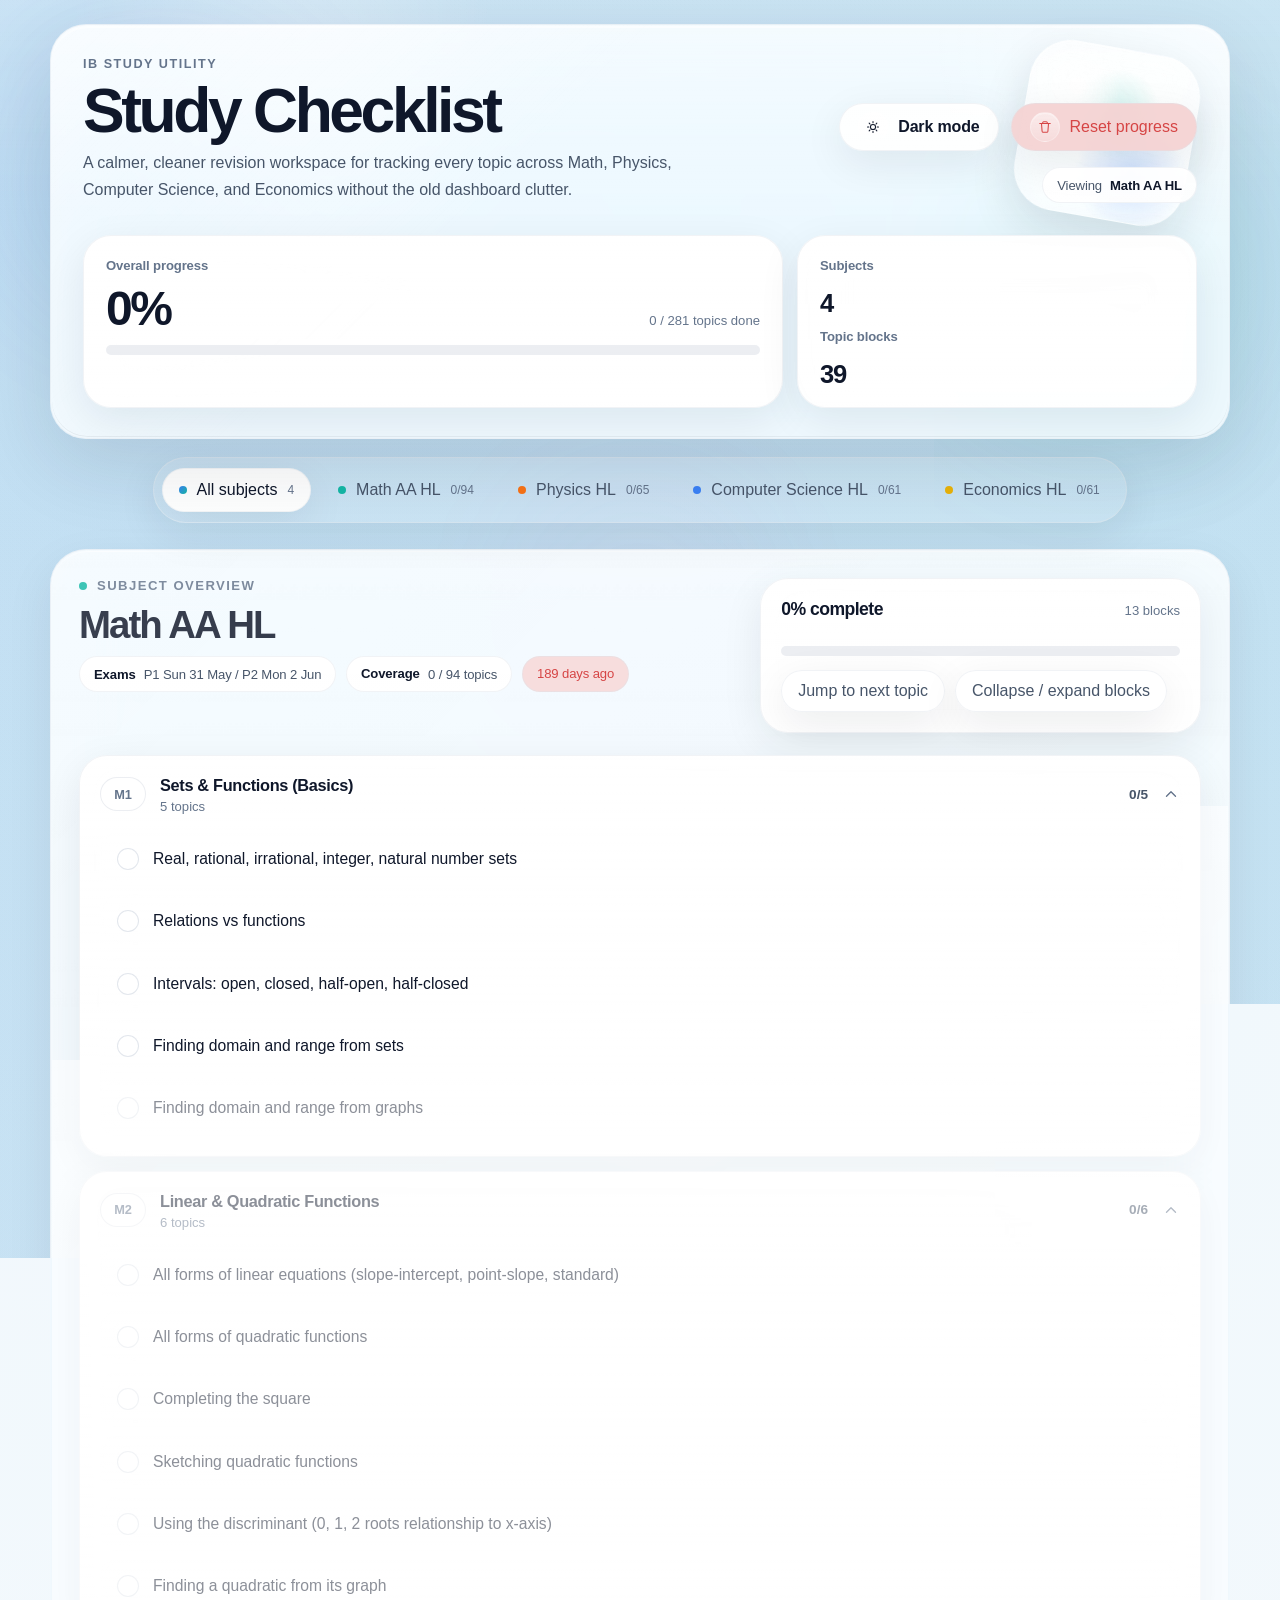
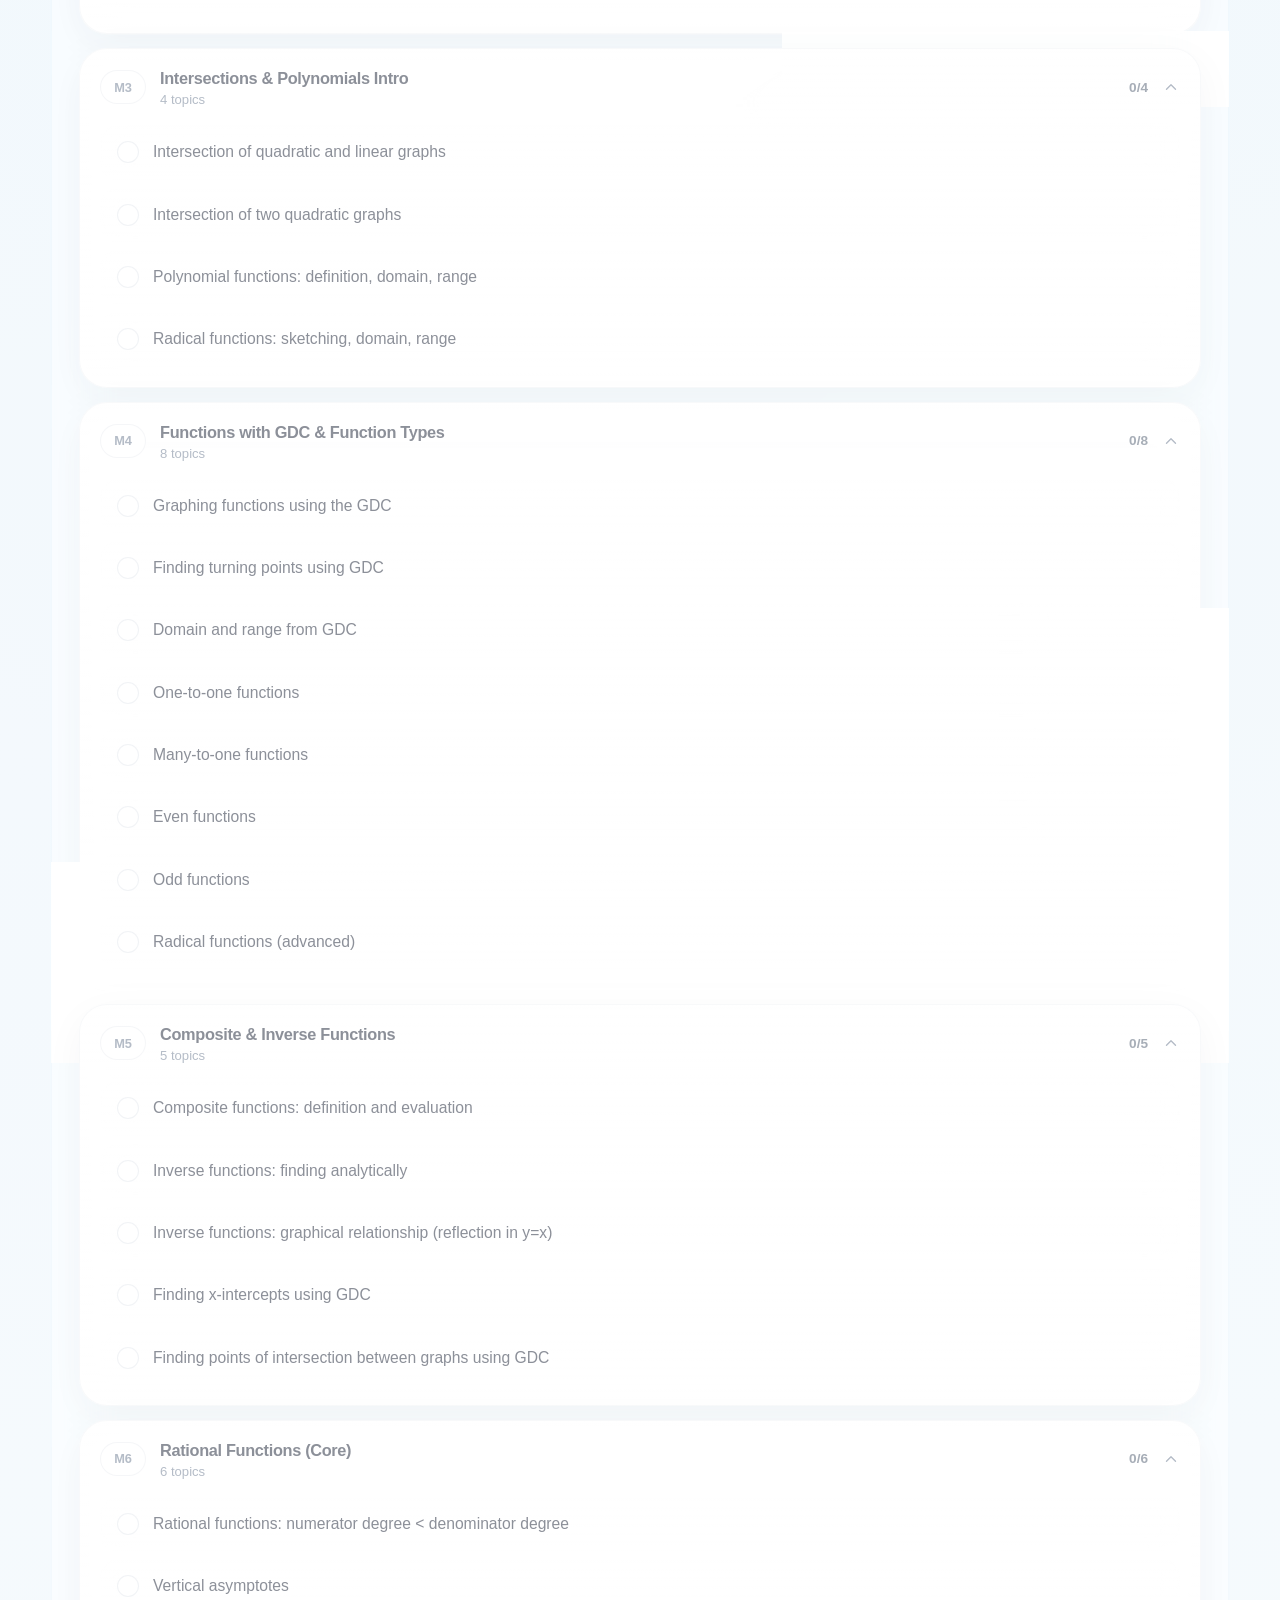
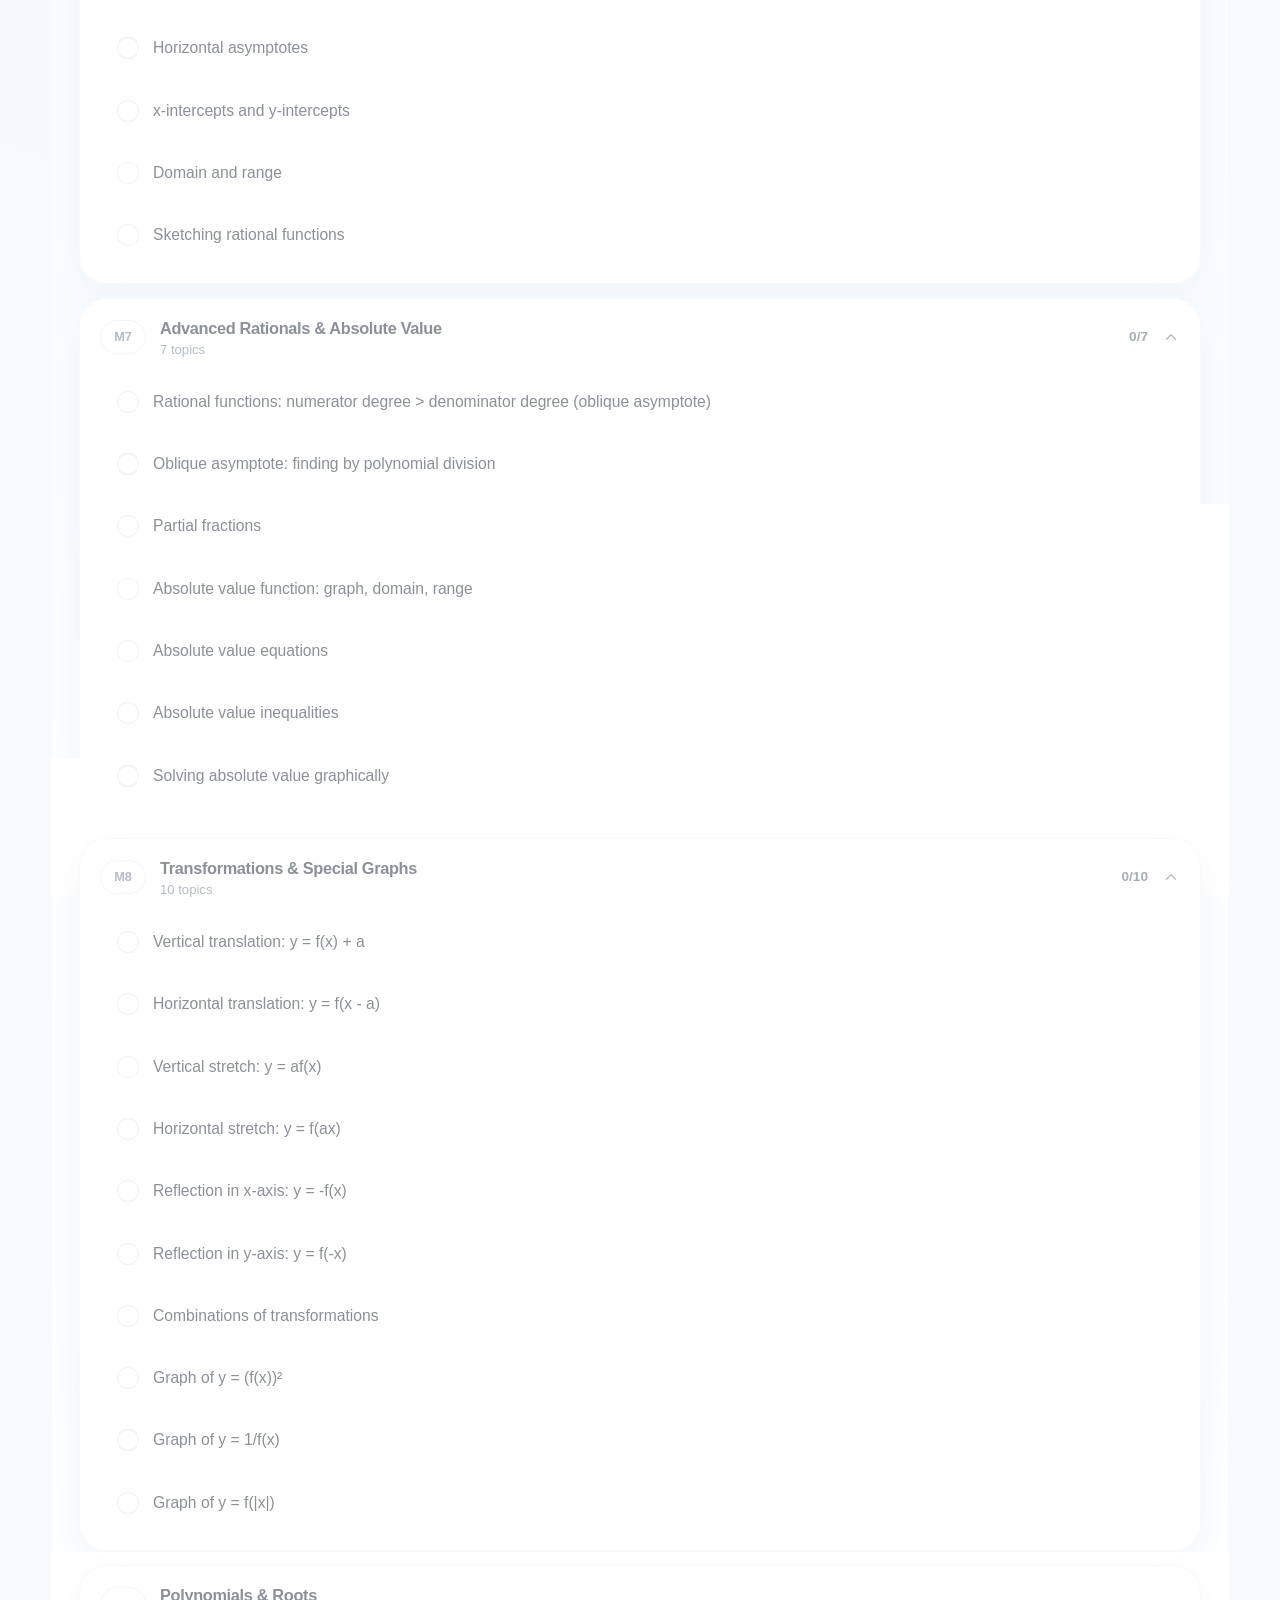
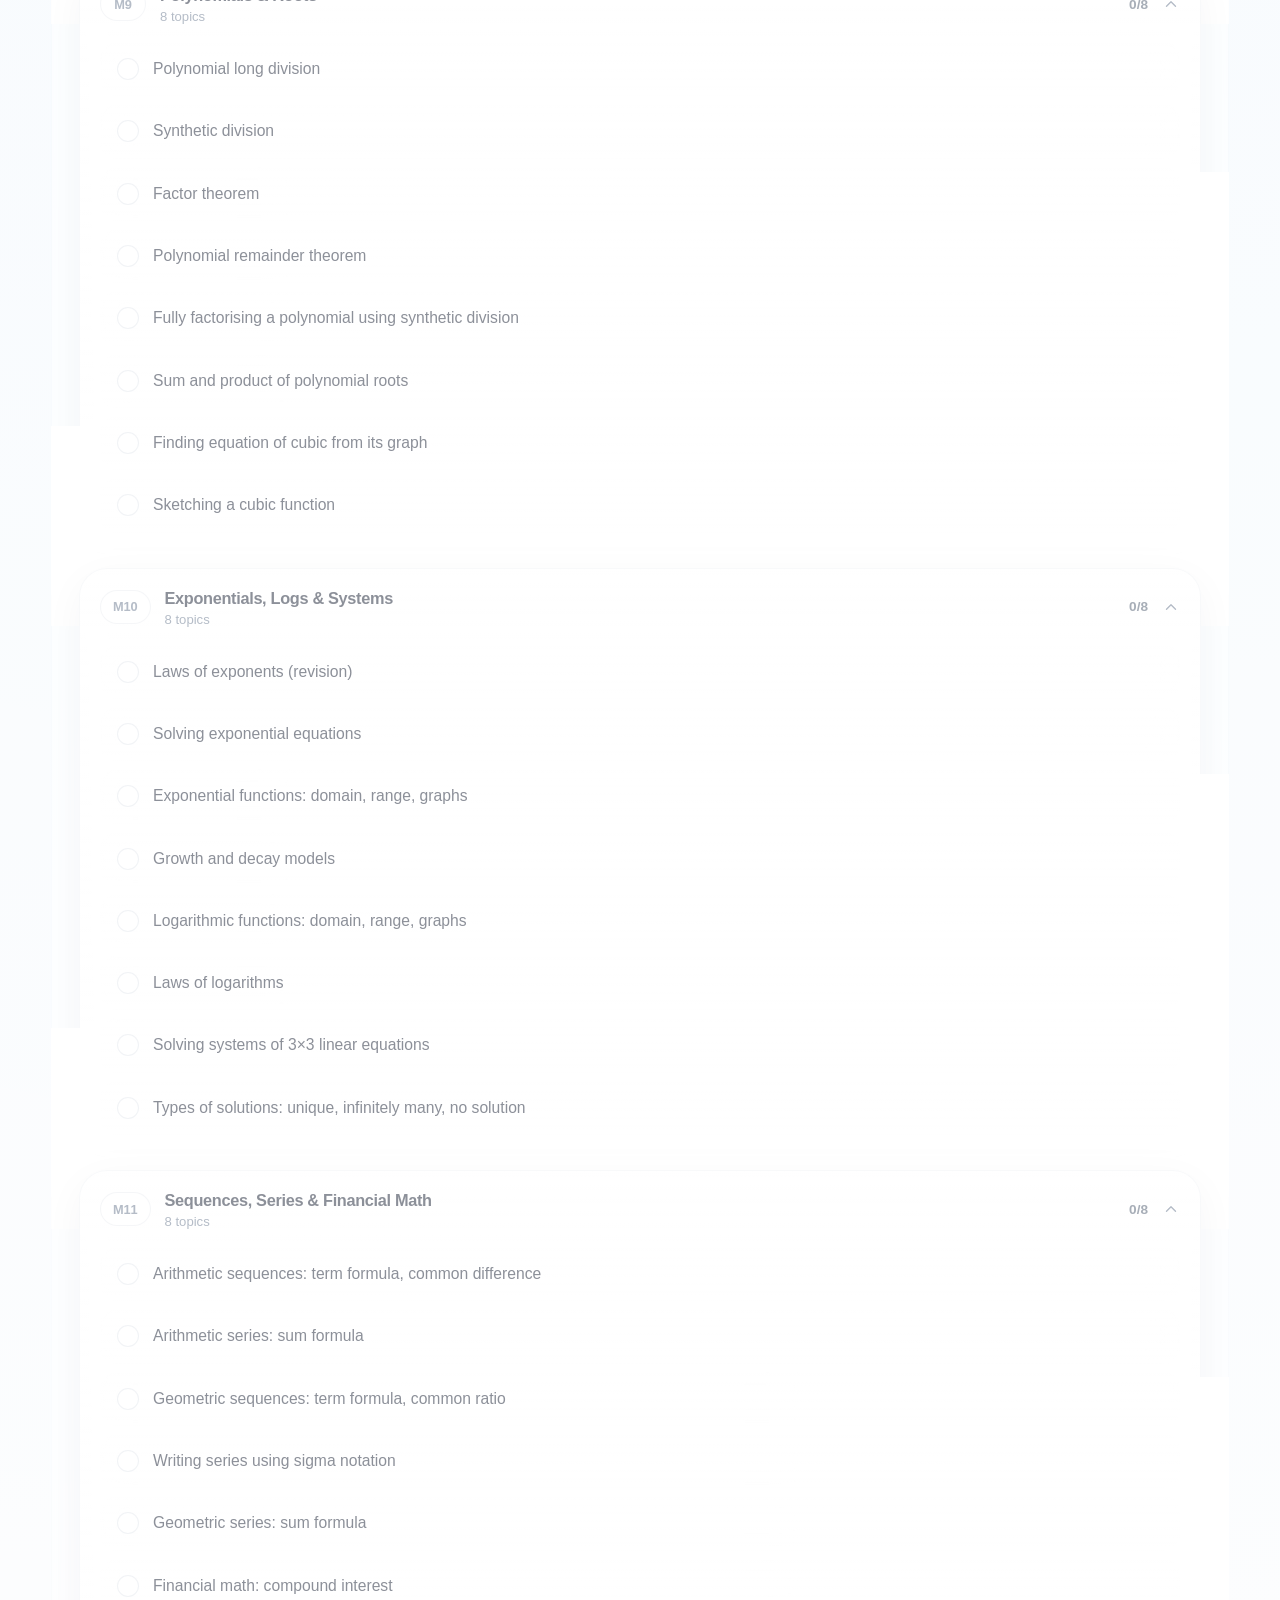
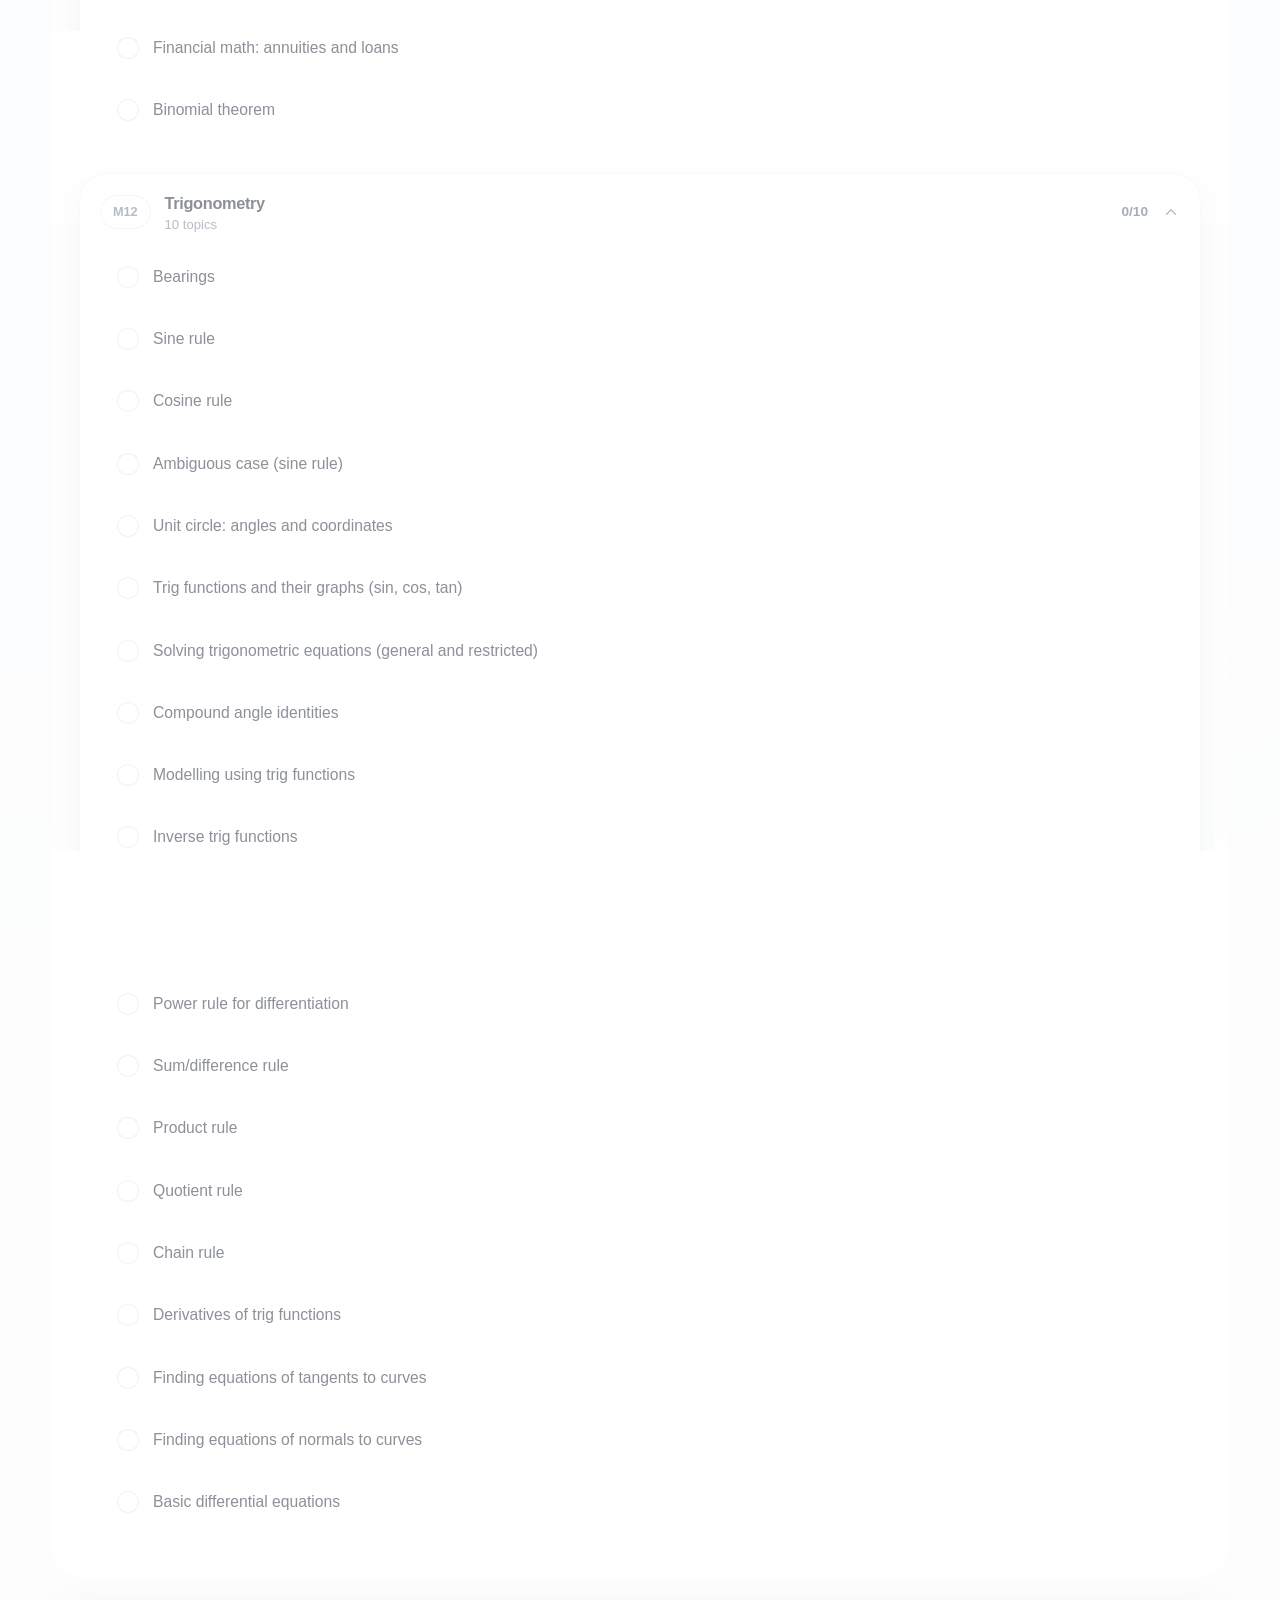
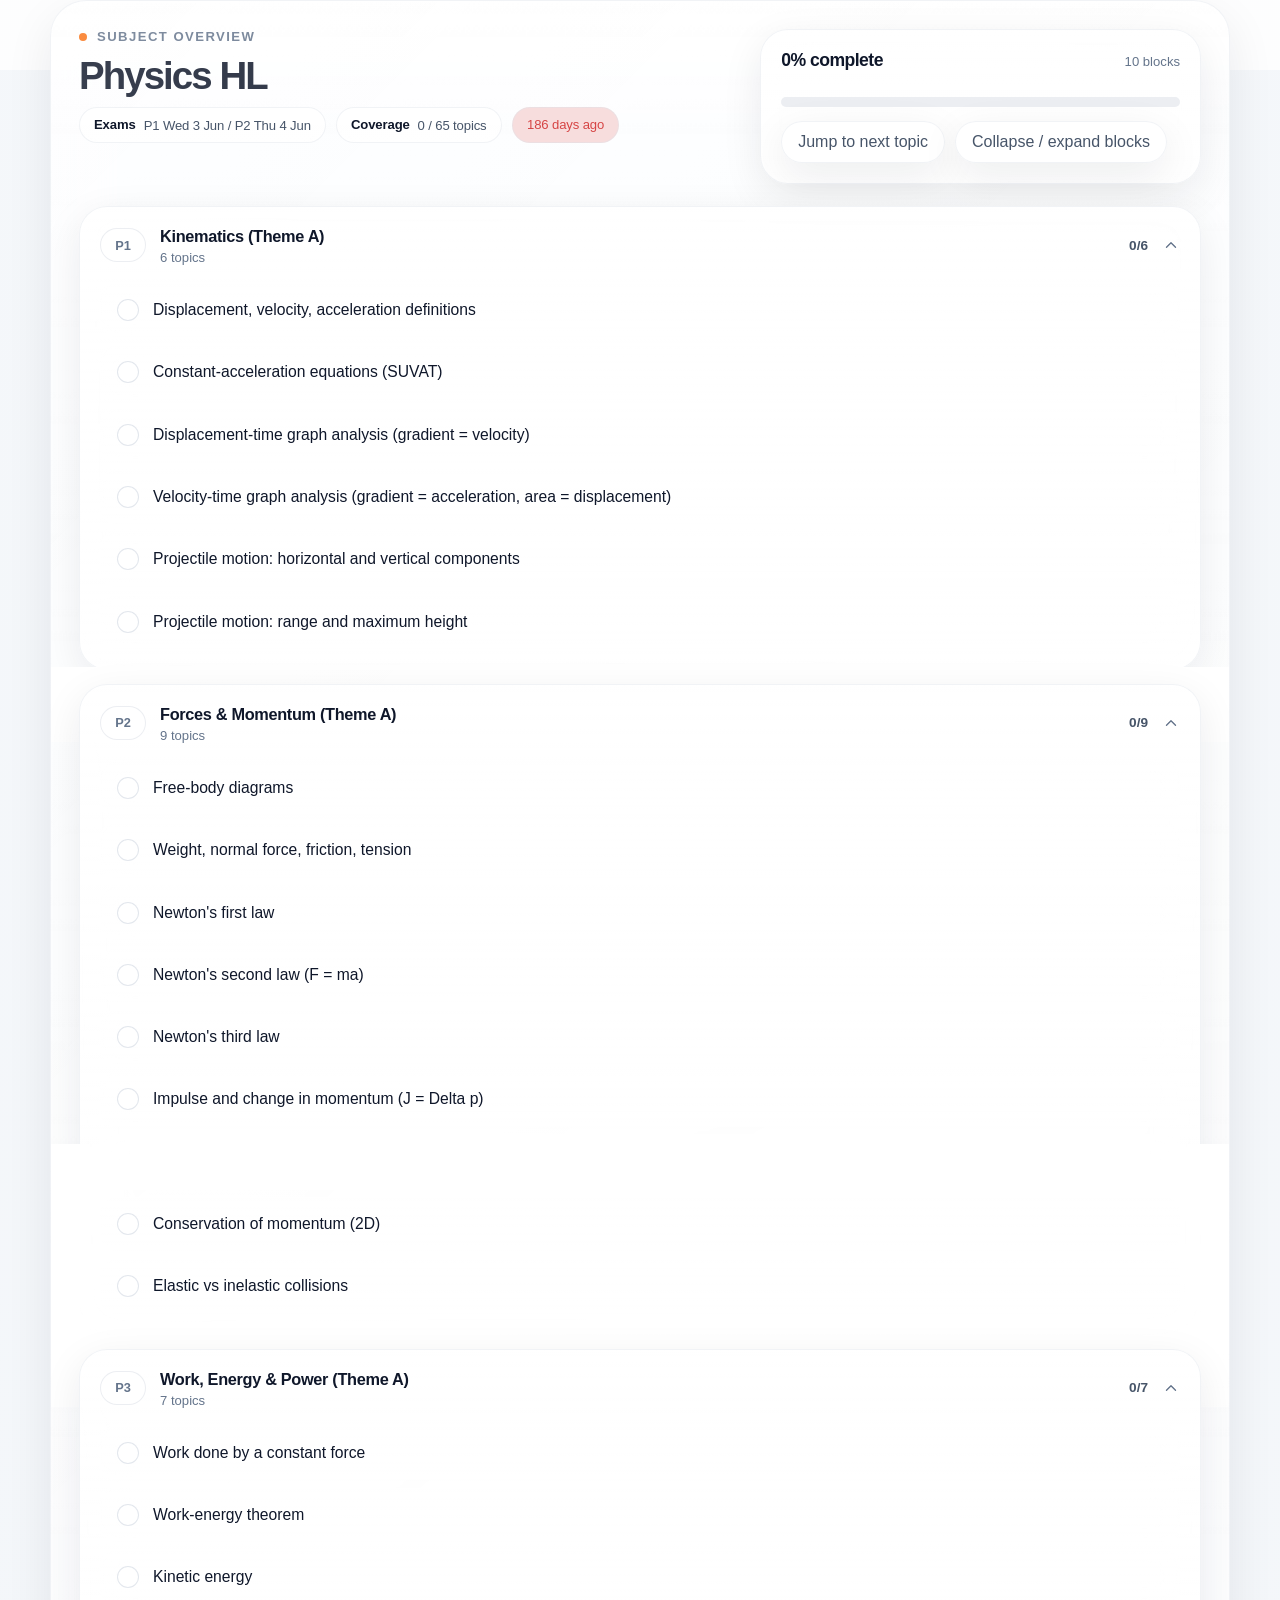
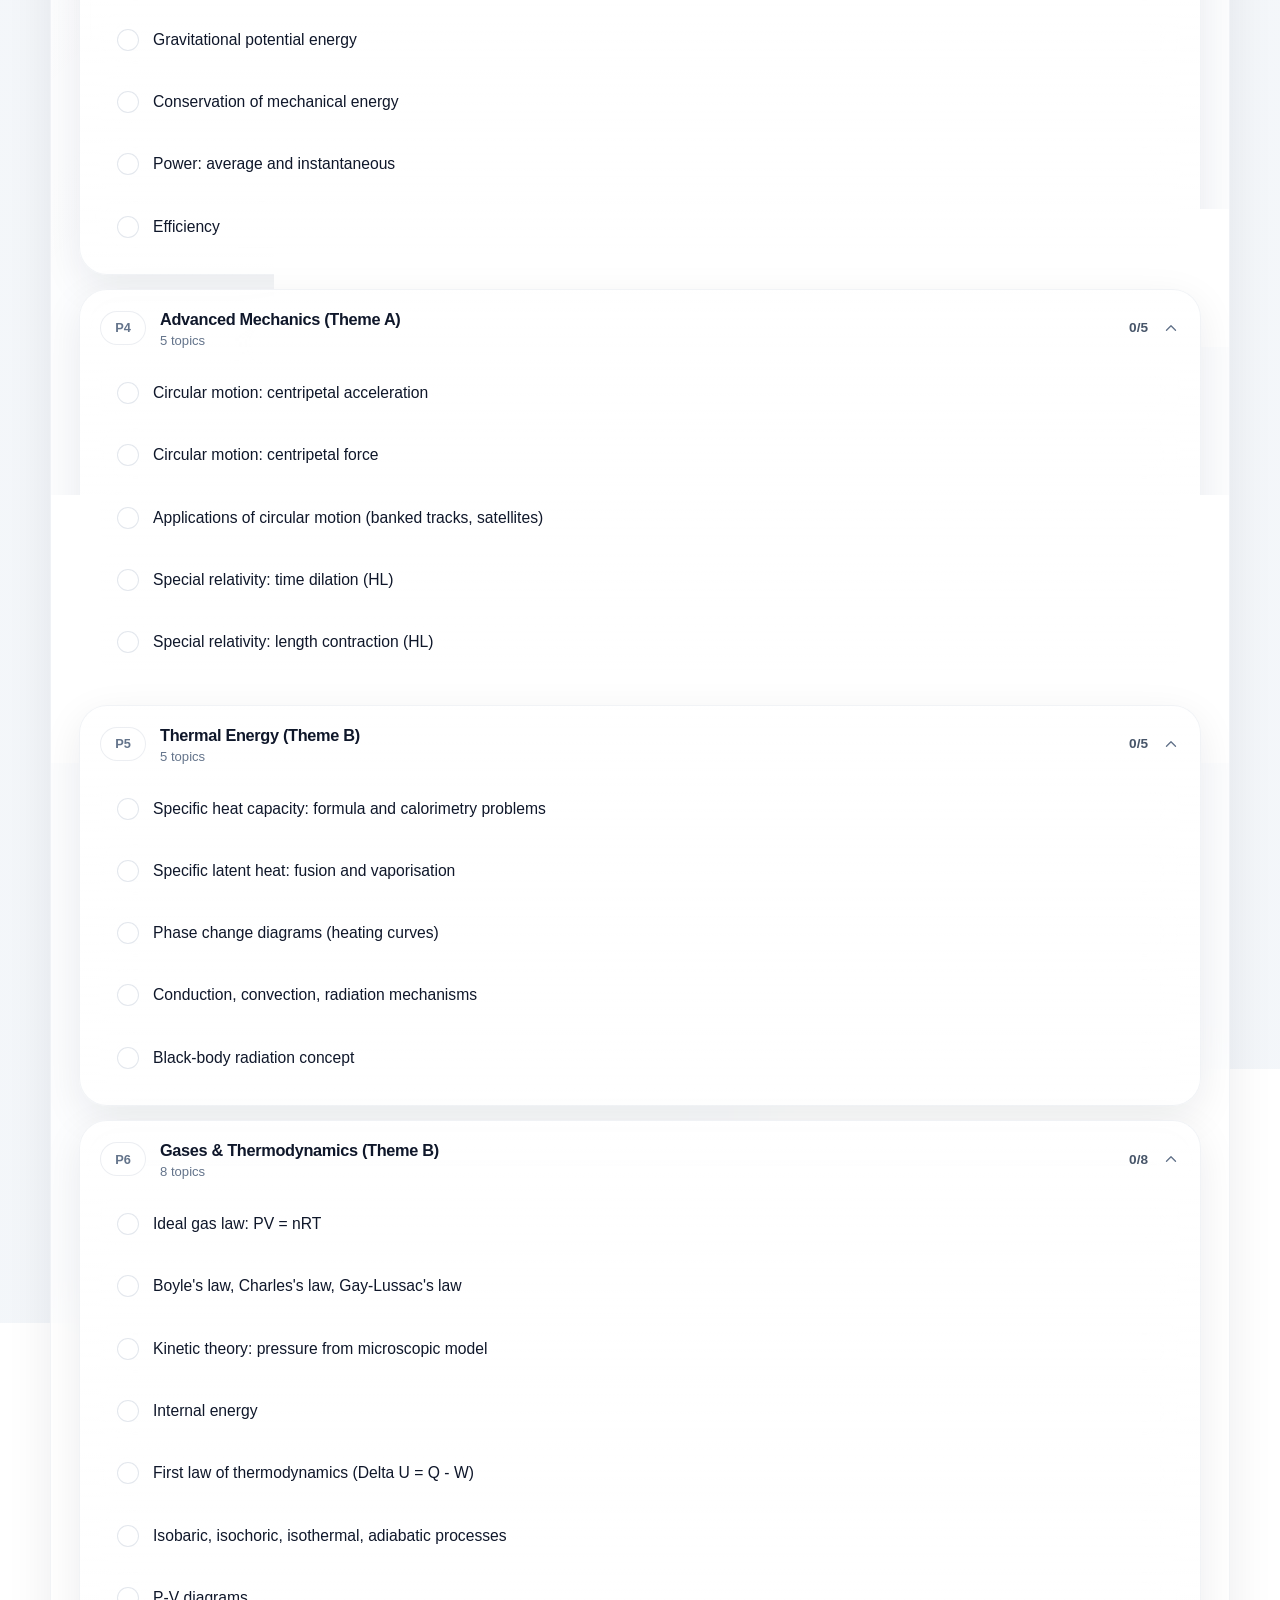
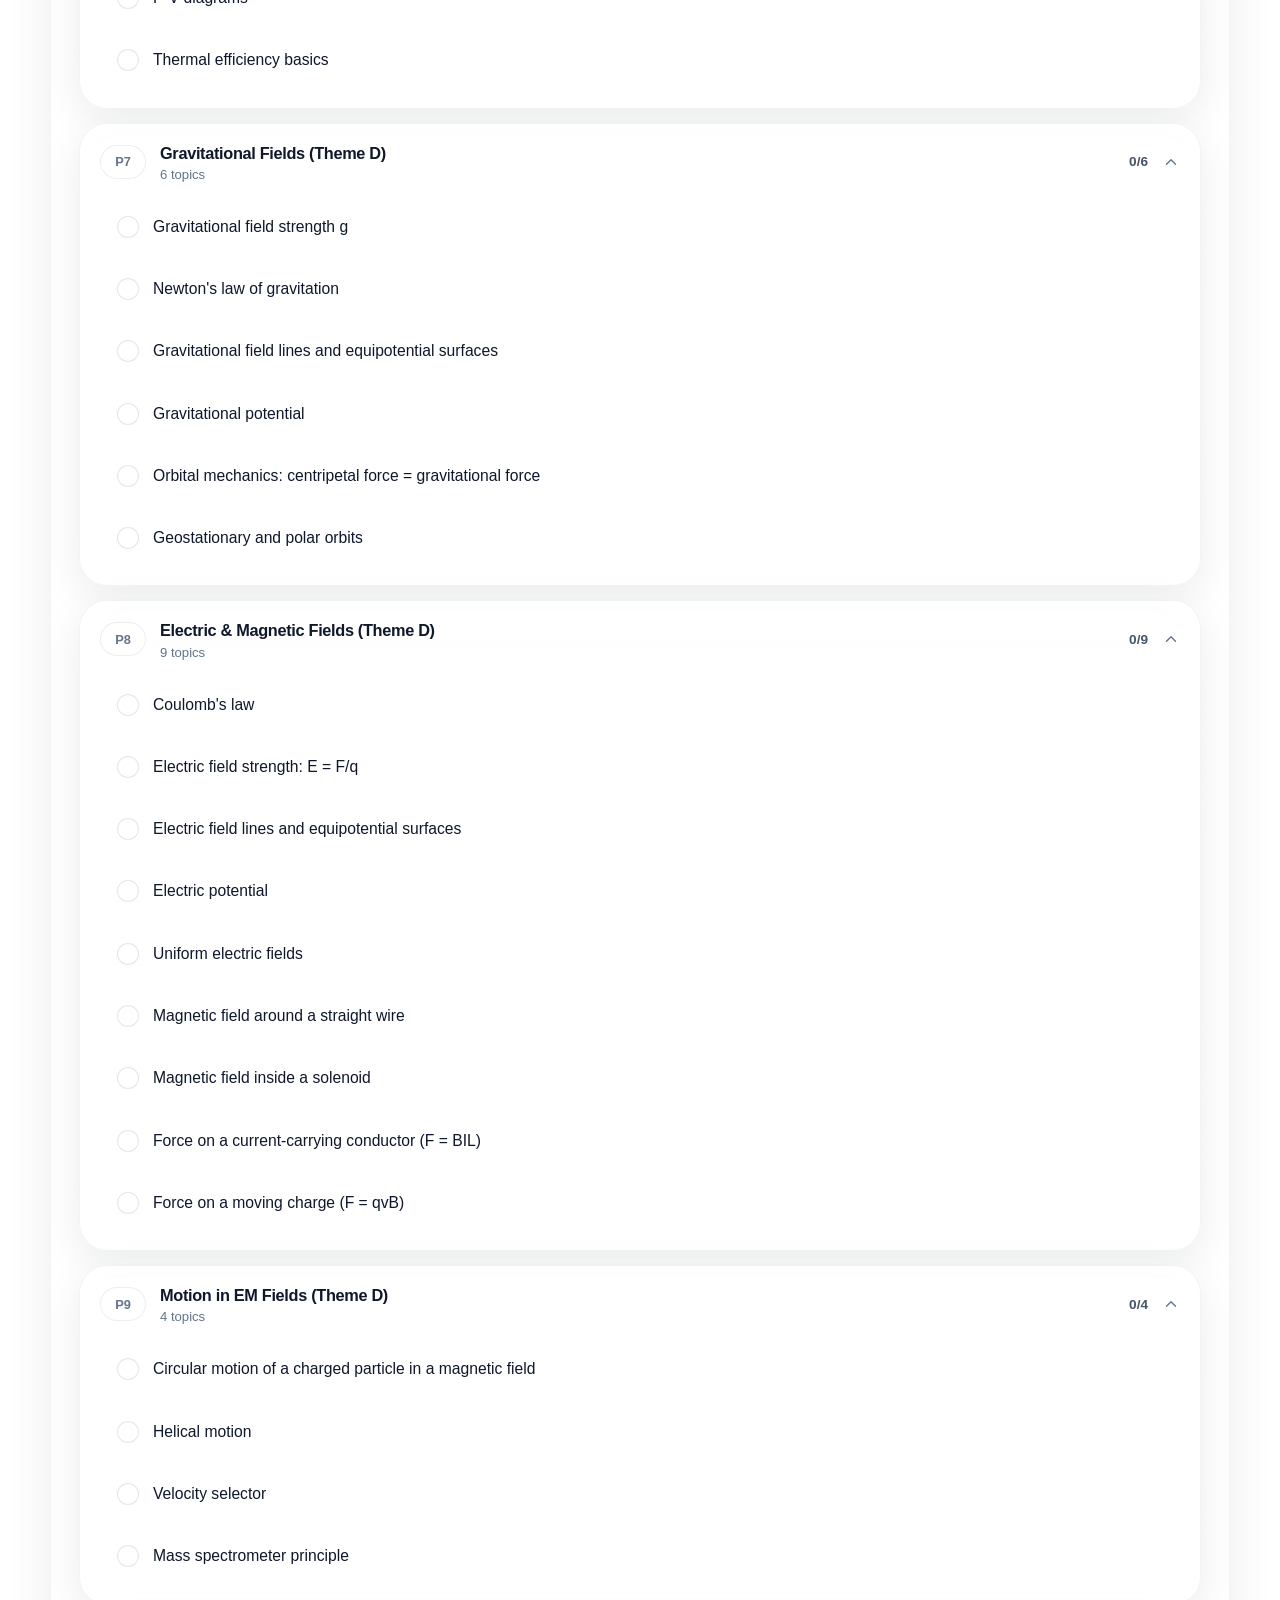
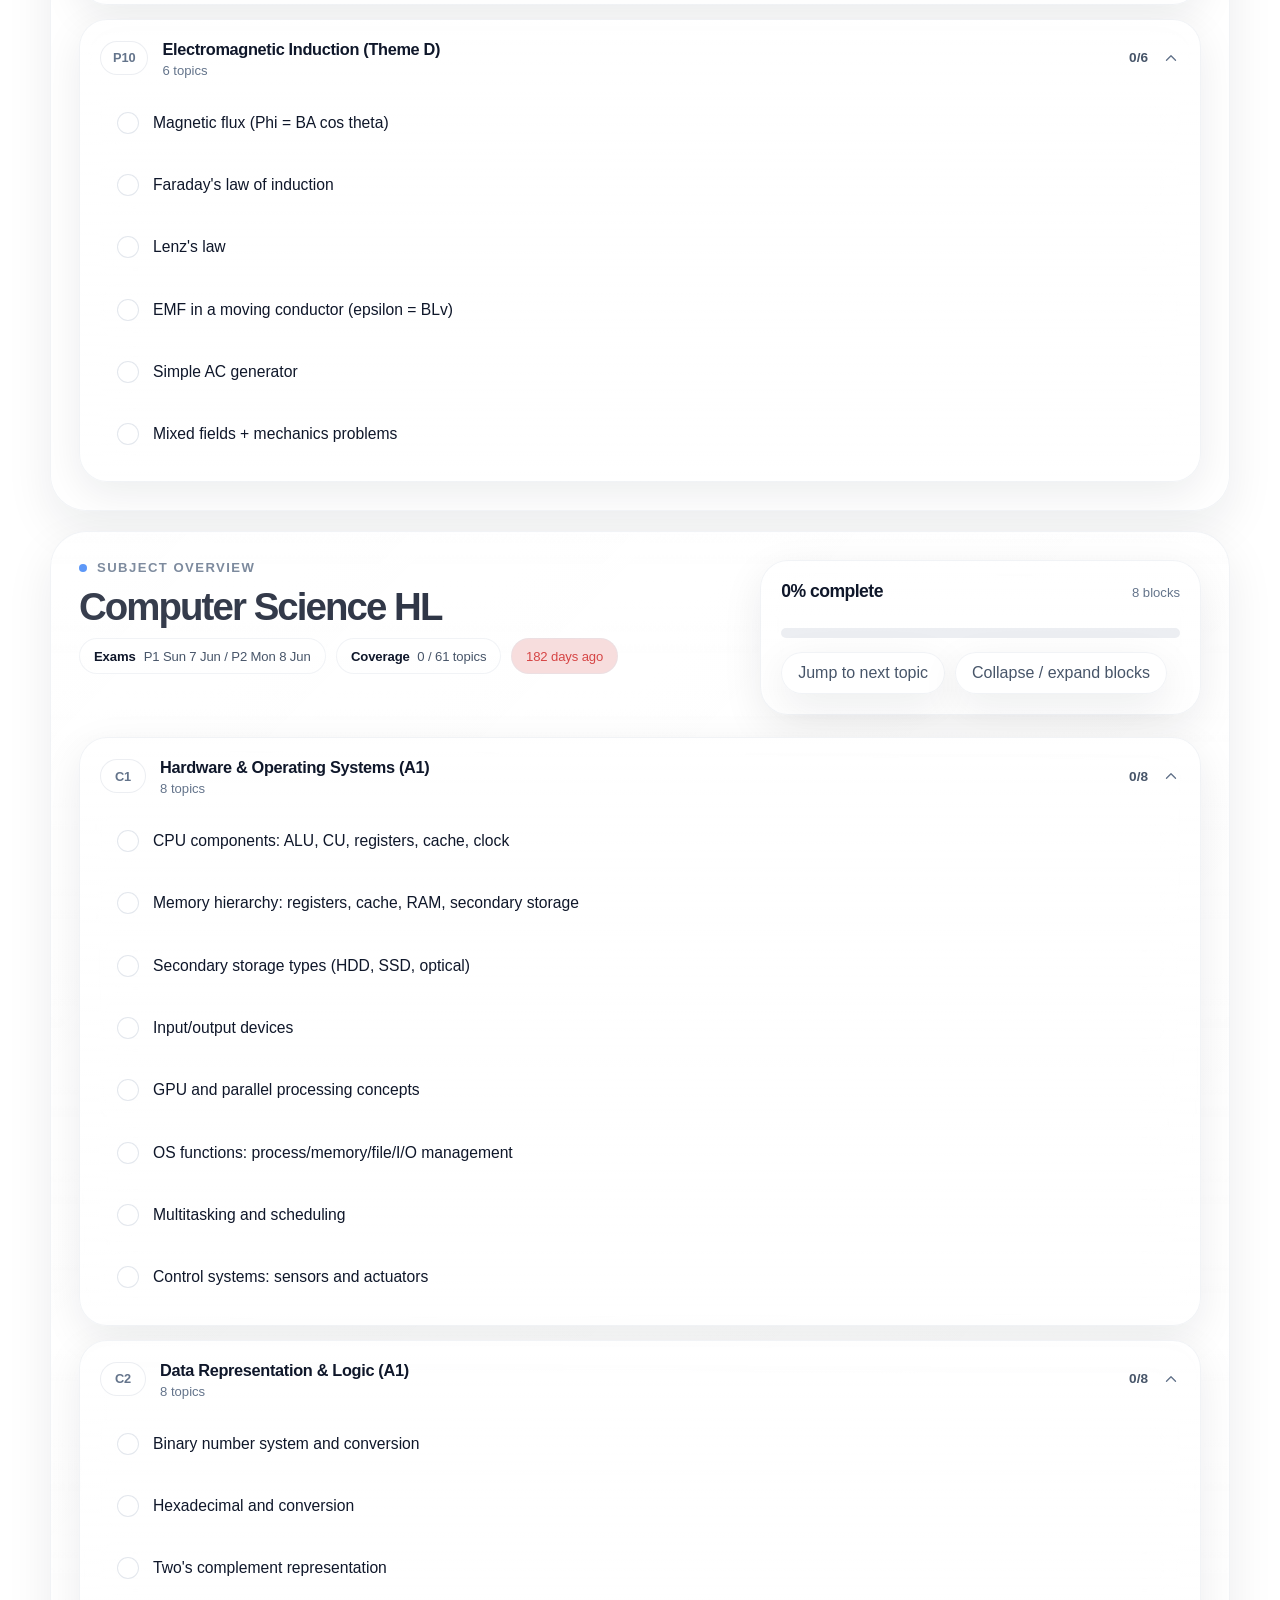
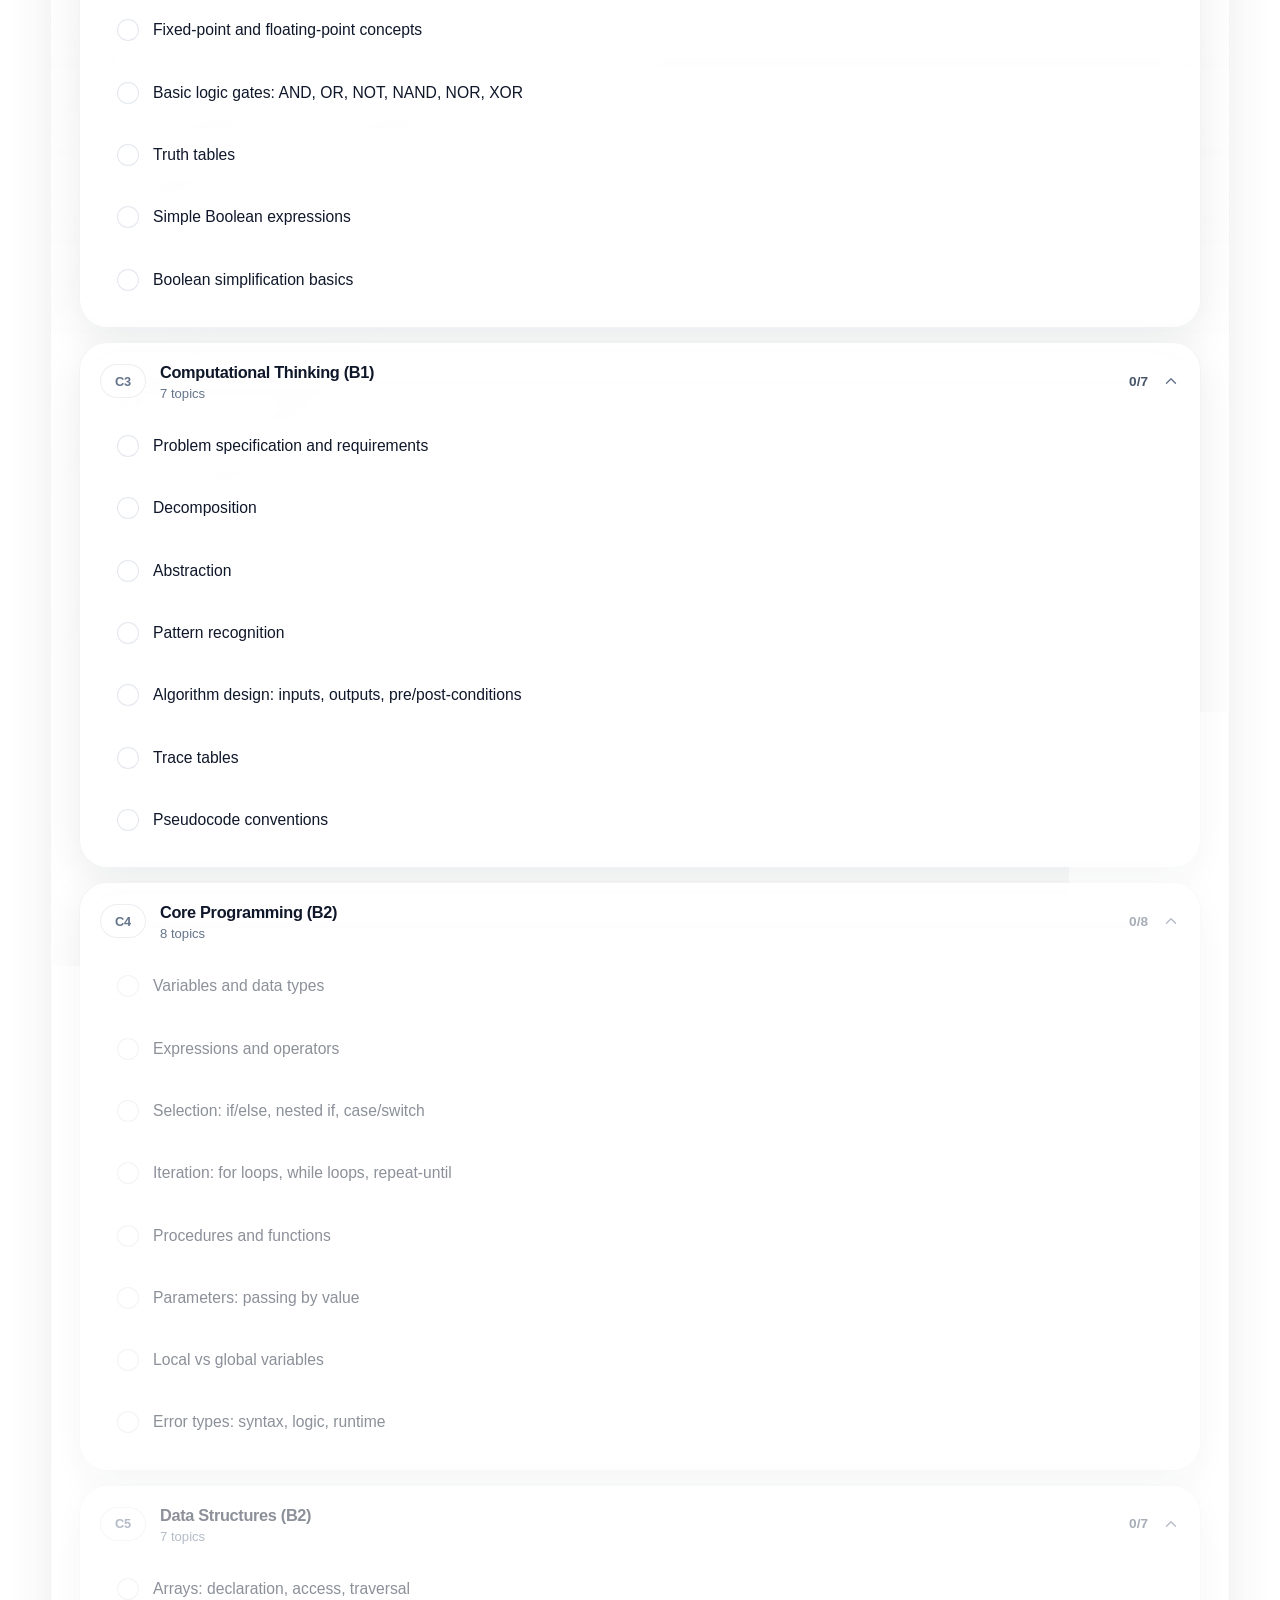
==== index.html @ 13918213 "Refine exam checklist design" ====
<!DOCTYPE html>
<html lang="en">
<head>
  <meta charset="UTF-8" />
  <meta name="viewport" content="width=device-width, initial-scale=1.0" />
  <title>IB Study Checklist</title>
  <style>
    :root {
      color-scheme: light;
      --font-sans: "SF Pro Text", "SF Pro Display", -apple-system, BlinkMacSystemFont, "Helvetica Neue", Helvetica, Arial, sans-serif;
      --radius-xs: 12px;
      --radius-sm: 16px;
      --radius-md: 22px;
      --radius-lg: 28px;
      --radius-xl: 36px;
      --shadow-soft: 0 12px 40px rgba(15, 23, 42, 0.08);
      --shadow-card: 0 18px 48px rgba(15, 23, 42, 0.08);
      --shadow-floating: 0 24px 80px rgba(15, 23, 42, 0.12);
      --glass-highlight: rgba(255, 255, 255, 0.52);
      --glass-shadow-line: rgba(15, 23, 42, 0.06);
      --transition-fast: 180ms ease;
      --transition-slow: 320ms cubic-bezier(0.22, 1, 0.36, 1);
    }

    :root,
    [data-theme="light"] {
      --color-bg: #eef2f7;
      --color-bg-secondary: #f8fafc;
      --color-surface: rgba(255, 255, 255, 0.76);
      --color-surface-strong: rgba(255, 255, 255, 0.92);
      --color-surface-elevated: rgba(255, 255, 255, 0.98);
      --color-surface-muted: rgba(241, 245, 249, 0.9);
      --color-border: rgba(148, 163, 184, 0.18);
      --color-border-strong: rgba(148, 163, 184, 0.26);
      --color-text: #0f172a;
      --color-text-muted: #475569;
      --color-text-soft: #64748b;
      --color-chip: rgba(255, 255, 255, 0.65);
      --color-progress-track: rgba(148, 163, 184, 0.18);
      --color-success: #0f9f6e;
      --color-warning: #d97706;
      --color-danger: #d64545;
      --subject-math: #14b8a6;
      --subject-physics: #f97316;
      --subject-cs: #3b82f6;
      --subject-econ: #eab308;
      --ambient-a: rgba(59, 130, 246, 0.18);
      --ambient-b: rgba(20, 184, 166, 0.14);
      --ambient-c: rgba(244, 114, 182, 0.10);
      --ambient-d: rgba(255, 255, 255, 0.56);
    }

    [data-theme="dark"] {
      color-scheme: dark;
      --color-bg: #0b1120;
      --color-bg-secondary: #111827;
      --color-surface: rgba(15, 23, 42, 0.72);
      --color-surface-strong: rgba(15, 23, 42, 0.86);
      --color-surface-elevated: rgba(15, 23, 42, 0.94);
      --color-surface-muted: rgba(30, 41, 59, 0.84);
      --color-border: rgba(148, 163, 184, 0.14);
      --color-border-strong: rgba(148, 163, 184, 0.22);
      --color-text: #e5eefb;
      --color-text-muted: #b4c3d8;
      --color-text-soft: #8fa3bf;
      --color-chip: rgba(15, 23, 42, 0.72);
      --color-progress-track: rgba(148, 163, 184, 0.18);
      --color-success: #34d399;
      --color-warning: #fb923c;
      --color-danger: #f87171;
      --subject-math: #2dd4bf;
      --subject-physics: #fb923c;
      --subject-cs: #60a5fa;
      --subject-econ: #facc15;
      --ambient-a: rgba(59, 130, 246, 0.16);
      --ambient-b: rgba(45, 212, 191, 0.11);
      --ambient-c: rgba(244, 114, 182, 0.08);
      --ambient-d: rgba(255, 255, 255, 0.06);
      --glass-highlight: rgba(255, 255, 255, 0.14);
      --glass-shadow-line: rgba(255, 255, 255, 0.04);
      --shadow-soft: 0 18px 42px rgba(2, 6, 23, 0.22);
      --shadow-card: 0 20px 52px rgba(2, 6, 23, 0.24);
      --shadow-floating: 0 28px 90px rgba(2, 6, 23, 0.32);
    }

    * {
      box-sizing: border-box;
      margin: 0;
      padding: 0;
    }

    html {
      scroll-behavior: smooth;
      -webkit-font-smoothing: antialiased;
      -moz-osx-font-smoothing: grayscale;
    }

    body {
      min-height: 100vh;
      font-family: var(--font-sans);
      color: var(--color-text);
      background:
        radial-gradient(circle at top left, var(--ambient-a), transparent 32%),
        radial-gradient(circle at top right, var(--ambient-b), transparent 28%),
        radial-gradient(circle at 50% 100%, var(--ambient-c), transparent 36%),
        linear-gradient(180deg, var(--color-bg-secondary), var(--color-bg));
      overflow-x: hidden;
    }

    body::before {
      content: "";
      position: fixed;
      inset: 0;
      background:
        radial-gradient(circle at 22% 12%, var(--ambient-d), transparent 18%),
        linear-gradient(180deg, rgba(255, 255, 255, 0.22), transparent 24%);
      pointer-events: none;
      opacity: 0.75;
      z-index: 0;
    }

    button,
    input {
      font: inherit;
    }

    button {
      border: 0;
      background: none;
      color: inherit;
      cursor: pointer;
    }

    .page-shell {
      width: min(1180px, calc(100% - 32px));
      margin: 0 auto;
      padding: 24px 0 96px;
      position: relative;
      isolation: isolate;
    }

    .ambient-orb {
      position: fixed;
      border-radius: 999px;
      filter: blur(90px);
      pointer-events: none;
      opacity: 0.95;
      z-index: 0;
      animation: orb-drift 18s ease-in-out infinite alternate;
    }

    .ambient-orb.a {
      width: 220px;
      height: 220px;
      left: 4vw;
      top: 8vh;
      background: var(--ambient-a);
    }

    .ambient-orb.b {
      width: 280px;
      height: 280px;
      right: 4vw;
      top: 16vh;
      background: var(--ambient-b);
      animation-duration: 22s;
    }

    .ambient-orb.c {
      width: 200px;
      height: 200px;
      left: 42vw;
      top: 56vh;
      background: var(--ambient-c);
      animation-duration: 26s;
    }

    .utility-header,
    .filter-rail,
    .content-area,
    .modal-overlay {
      position: relative;
      z-index: 1;
    }

    .utility-header {
      position: sticky;
      top: 16px;
      z-index: 20;
      margin-bottom: 18px;
    }

    .hero-panel {
      position: relative;
      background:
        linear-gradient(180deg, rgba(255, 255, 255, 0.28), transparent 48%),
        var(--color-surface);
      border: 1px solid color-mix(in srgb, var(--color-border) 72%, white 28%);
      border-radius: var(--radius-xl);
      box-shadow: var(--shadow-floating);
      backdrop-filter: blur(32px) saturate(165%);
      -webkit-backdrop-filter: blur(32px) saturate(165%);
      overflow: hidden;
      transform-origin: 50% 0%;
      animation: hero-enter 1.15s cubic-bezier(0.16, 1, 0.3, 1) both;
    }

    .hero-panel::before {
      content: "";
      position: absolute;
      inset: 0;
      background:
        linear-gradient(135deg, rgba(255, 255, 255, 0.42), transparent 38%),
        radial-gradient(circle at top right, rgba(255, 255, 255, 0.36), transparent 24%);
      pointer-events: none;
    }

    .hero-panel::after {
      content: "";
      position: absolute;
      inset: 1px;
      border-radius: inherit;
      border-top: 1px solid var(--glass-highlight);
      box-shadow: inset 0 1px 0 var(--glass-highlight), inset 0 -1px 0 var(--glass-shadow-line);
      pointer-events: none;
      opacity: 0.95;
    }

    .hero-inner {
      padding: 32px;
      display: grid;
      grid-template-columns: minmax(0, 1.3fr) minmax(280px, 0.9fr);
      gap: 28px;
      align-items: end;
      position: relative;
      z-index: 1;
    }

    .liquid-lens {
      position: absolute;
      right: 36px;
      top: 22px;
      width: 172px;
      height: 172px;
      border-radius: 42px;
      background:
        radial-gradient(circle at 28% 26%, rgba(255, 255, 255, 0.9), transparent 24%),
        radial-gradient(circle at 68% 72%, rgba(59, 130, 246, 0.26), transparent 34%),
        radial-gradient(circle at 54% 38%, rgba(20, 184, 166, 0.22), transparent 32%),
        linear-gradient(180deg, rgba(255, 255, 255, 0.28), rgba(255, 255, 255, 0.06));
      border: 1px solid rgba(255, 255, 255, 0.28);
      box-shadow:
        inset 0 1px 0 rgba(255, 255, 255, 0.5),
        inset 0 -18px 30px rgba(255, 255, 255, 0.08),
        0 18px 44px rgba(15, 23, 42, 0.12);
      backdrop-filter: blur(18px) saturate(165%);
      -webkit-backdrop-filter: blur(18px) saturate(165%);
      transform: rotate(10deg);
      opacity: 0.92;
      animation: lens-float 12s ease-in-out infinite alternate;
      pointer-events: none;
    }

    .liquid-lens::before,
    .liquid-lens::after {
      content: "";
      position: absolute;
      border-radius: inherit;
      inset: 0;
      pointer-events: none;
    }

    .liquid-lens::before {
      inset: 10px;
      border-radius: 34px;
      border-top: 1px solid rgba(255, 255, 255, 0.42);
      border-left: 1px solid rgba(255, 255, 255, 0.12);
    }

    .liquid-lens::after {
      inset: 22px;
      border-radius: 28px;
      background: radial-gradient(circle at 38% 28%, rgba(255, 255, 255, 0.32), transparent 36%);
      opacity: 0.8;
    }

    .hero-copy {
      display: grid;
      gap: 10px;
      animation: rise-in 1s cubic-bezier(0.16, 1, 0.3, 1) 120ms both;
    }

    .eyebrow {
      font-size: 0.79rem;
      font-weight: 600;
      letter-spacing: 0.12em;
      text-transform: uppercase;
      color: var(--color-text-soft);
    }

    .hero-title {
      font-size: clamp(2.2rem, 5vw, 3.9rem);
      line-height: 0.95;
      letter-spacing: -0.055em;
      font-weight: 650;
    }

    .hero-subtitle {
      max-width: 640px;
      font-size: 1rem;
      line-height: 1.65;
      color: var(--color-text-muted);
    }

    .hero-meta {
      display: grid;
      gap: 16px;
      justify-items: end;
      animation: rise-in 1s cubic-bezier(0.16, 1, 0.3, 1) 220ms both;
    }

    .hero-actions {
      display: flex;
      align-items: center;
      justify-content: flex-end;
      gap: 12px;
      flex-wrap: wrap;
    }

    .theme-toggle,
    .reset-btn,
    .subject-action,
    .block-header {
      transition:
        transform var(--transition-fast),
        background var(--transition-fast),
        border-color var(--transition-fast),
        color var(--transition-fast),
        box-shadow var(--transition-fast);
    }

    .theme-toggle,
    .reset-btn,
    .subject-action {
      display: inline-flex;
      align-items: center;
      gap: 10px;
      min-height: 48px;
      padding: 0 18px;
      border-radius: 999px;
      border: 1px solid color-mix(in srgb, var(--color-border) 70%, white 30%);
      background:
        linear-gradient(180deg, rgba(255, 255, 255, 0.34), rgba(255, 255, 255, 0.08)),
        var(--color-surface-strong);
      box-shadow: var(--shadow-soft);
      color: var(--color-text);
      backdrop-filter: blur(22px) saturate(145%);
      -webkit-backdrop-filter: blur(22px) saturate(145%);
    }

    .theme-toggle:hover,
    .reset-btn:hover,
    .subject-action:hover {
      transform: translateY(-1px);
      border-color: var(--color-border-strong);
    }

    .reset-btn {
      color: var(--color-danger);
      background: color-mix(in srgb, var(--color-surface-strong) 78%, var(--color-danger) 22%);
    }

    .icon-badge {
      width: 30px;
      height: 30px;
      display: inline-flex;
      align-items: center;
      justify-content: center;
      border-radius: 999px;
      background: linear-gradient(180deg, rgba(255, 255, 255, 0.52), rgba(255, 255, 255, 0.16));
      border: 1px solid rgba(255, 255, 255, 0.26);
      flex: 0 0 auto;
      box-shadow: inset 0 1px 0 rgba(255, 255, 255, 0.34);
    }

    [data-theme="dark"] .icon-badge {
      background: rgba(148, 163, 184, 0.12);
      border-color: rgba(148, 163, 184, 0.12);
    }

    .theme-toggle-label {
      font-weight: 560;
      letter-spacing: -0.01em;
    }

    .overview-grid {
      display: grid;
      grid-template-columns: 1.4fr 0.8fr;
      gap: 14px;
      padding: 0 32px 30px;
      position: relative;
      z-index: 1;
    }

    .overview-card {
      padding: 22px 22px 20px;
      border-radius: var(--radius-lg);
      background:
        linear-gradient(180deg, rgba(255, 255, 255, 0.32), rgba(255, 255, 255, 0.08)),
        var(--color-surface-strong);
      border: 1px solid color-mix(in srgb, var(--color-border) 72%, white 28%);
      box-shadow: var(--shadow-soft);
      backdrop-filter: blur(24px) saturate(150%);
      -webkit-backdrop-filter: blur(24px) saturate(150%);
      animation: rise-in 1s cubic-bezier(0.16, 1, 0.3, 1) 300ms both;
    }

    .overview-label,
    .progress-caption,
    .subject-caption,
    .pill {
      font-size: 0.82rem;
      color: var(--color-text-soft);
    }

    .overview-label {
      display: block;
      margin-bottom: 12px;
      font-weight: 560;
      letter-spacing: -0.01em;
    }

    .overview-progress-row,
    .subject-progress-header {
      display: flex;
      align-items: baseline;
      justify-content: space-between;
      gap: 12px;
      margin-bottom: 12px;
    }

    .progress-value {
      font-size: clamp(2rem, 4vw, 3rem);
      line-height: 1;
      font-weight: 650;
      letter-spacing: -0.05em;
    }

    .progress-caption {
      font-weight: 520;
    }

    .progress-track {
      height: 10px;
      width: 100%;
      border-radius: 999px;
      overflow: hidden;
      background: var(--color-progress-track);
    }

    .progress-fill {
      height: 100%;
      width: 0;
      border-radius: inherit;
      background: linear-gradient(90deg, rgba(59, 130, 246, 0.9), rgba(20, 184, 166, 0.96));
      transition: width 360ms cubic-bezier(0.22, 1, 0.36, 1);
    }

    .overview-stack {
      display: grid;
      gap: 12px;
    }

    .mini-stat {
      display: grid;
      gap: 6px;
    }

    .mini-stat strong {
      font-size: 1.6rem;
      line-height: 1;
      letter-spacing: -0.045em;
      font-weight: 620;
    }

    .filter-rail {
      position: sticky;
      top: 210px;
      z-index: 18;
      margin-bottom: 26px;
      animation: rise-in 1s cubic-bezier(0.16, 1, 0.3, 1) 420ms both;
    }

    .filter-shell {
      display: flex;
      gap: 10px;
      overflow-x: auto;
      padding: 10px 8px;
      scrollbar-width: none;
      width: fit-content;
      max-width: 100%;
      margin: 0 auto;
      background: rgba(255, 255, 255, 0.14);
      border: 1px solid color-mix(in srgb, var(--color-border) 68%, white 32%);
      box-shadow: var(--shadow-soft);
      border-radius: 999px;
      backdrop-filter: blur(28px) saturate(160%);
      -webkit-backdrop-filter: blur(28px) saturate(160%);
    }

    .filter-shell::-webkit-scrollbar {
      display: none;
    }

    .chip {
      flex: 0 0 auto;
      display: inline-flex;
      align-items: center;
      gap: 10px;
      min-height: 44px;
      padding: 0 16px;
      border-radius: 999px;
      border: 1px solid transparent;
      background: transparent;
      color: var(--color-text-muted);
      box-shadow: none;
      transition:
        transform var(--transition-fast),
        background var(--transition-fast),
        color var(--transition-fast),
        box-shadow var(--transition-fast),
        border-color var(--transition-fast);
    }

    .chip.active {
      color: var(--color-text);
      border-color: color-mix(in srgb, var(--color-border) 60%, white 40%);
      background:
        linear-gradient(180deg, rgba(255, 255, 255, 0.42), rgba(255, 255, 255, 0.12)),
        var(--color-surface-elevated);
      box-shadow: inset 0 1px 0 rgba(255, 255, 255, 0.38), var(--shadow-soft);
    }

    .chip:hover {
      transform: translateY(-1px);
      color: var(--color-text);
    }

    .chip-dot {
      width: 8px;
      height: 8px;
      border-radius: 999px;
      flex: 0 0 auto;
    }

    .chip-count {
      color: var(--color-text-soft);
      font-size: 0.75rem;
    }

    .content-area {
      display: grid;
      gap: 20px;
    }

    .subject-section {
      padding: 28px;
      border-radius: var(--radius-xl);
      background:
        linear-gradient(180deg, rgba(255, 255, 255, 0.26), transparent 30%),
        var(--color-surface);
      border: 1px solid color-mix(in srgb, var(--color-border) 72%, white 28%);
      box-shadow: var(--shadow-card);
      backdrop-filter: blur(28px) saturate(150%);
      -webkit-backdrop-filter: blur(28px) saturate(150%);
      animation: section-in 700ms cubic-bezier(0.16, 1, 0.3, 1) both;
      position: relative;
      overflow: hidden;
    }

    .subject-section::before {
      content: "";
      position: absolute;
      inset: 0;
      background: linear-gradient(135deg, rgba(255, 255, 255, 0.18), transparent 30%);
      pointer-events: none;
    }

    .subject-section::after {
      content: "";
      position: absolute;
      inset: 1px;
      border-radius: inherit;
      border-top: 1px solid var(--glass-highlight);
      pointer-events: none;
    }

    .subject-section.hidden {
      display: none;
    }

    .subject-shell {
      display: grid;
      gap: 22px;
    }

    .subject-header {
      display: grid;
      gap: 20px;
      grid-template-columns: minmax(0, 1.2fr) minmax(280px, 0.8fr);
      align-items: start;
    }

    .subject-intro {
      display: grid;
      gap: 12px;
    }

    .subject-kicker {
      display: inline-flex;
      align-items: center;
      gap: 10px;
      color: var(--color-text-soft);
      font-size: 0.82rem;
      font-weight: 560;
      text-transform: uppercase;
      letter-spacing: 0.11em;
    }

    .subject-title {
      font-size: clamp(1.7rem, 3vw, 2.5rem);
      line-height: 1.02;
      letter-spacing: -0.05em;
      font-weight: 640;
    }

    .subject-meta {
      display: flex;
      flex-wrap: wrap;
      gap: 10px;
    }

    .pill {
      display: inline-flex;
      align-items: center;
      gap: 8px;
      min-height: 36px;
      padding: 0 14px;
      border-radius: 999px;
      background:
        linear-gradient(180deg, rgba(255, 255, 255, 0.34), rgba(255, 255, 255, 0.08)),
        var(--color-surface-strong);
      border: 1px solid color-mix(in srgb, var(--color-border) 72%, white 28%);
      color: var(--color-text-muted);
      font-weight: 540;
      letter-spacing: -0.01em;
      backdrop-filter: blur(18px) saturate(145%);
      -webkit-backdrop-filter: blur(18px) saturate(145%);
    }

    .pill strong {
      color: var(--color-text);
      font-weight: 580;
    }

    .pill.countdown-green {
      color: var(--color-success);
      background: color-mix(in srgb, var(--color-surface-strong) 78%, var(--color-success) 22%);
    }

    .pill.countdown-orange {
      color: var(--color-warning);
      background: color-mix(in srgb, var(--color-surface-strong) 80%, var(--color-warning) 20%);
    }

    .pill.countdown-red {
      color: var(--color-danger);
      background: color-mix(in srgb, var(--color-surface-strong) 82%, var(--color-danger) 18%);
    }

    .subject-summary {
      display: grid;
      gap: 14px;
      padding: 20px;
      border-radius: var(--radius-lg);
      background:
        linear-gradient(180deg, rgba(255, 255, 255, 0.32), rgba(255, 255, 255, 0.06)),
        var(--color-surface-strong);
      border: 1px solid color-mix(in srgb, var(--color-border) 72%, white 28%);
      box-shadow: var(--shadow-soft);
      backdrop-filter: blur(24px) saturate(150%);
      -webkit-backdrop-filter: blur(24px) saturate(150%);
    }

    .subject-progress-value {
      font-size: 1.1rem;
      font-weight: 620;
      letter-spacing: -0.03em;
    }

    .subject-actions {
      display: flex;
      flex-wrap: wrap;
      gap: 10px;
    }

    .subject-action {
      min-height: 42px;
      padding: 0 16px;
      background: var(--color-surface-elevated);
      color: var(--color-text-muted);
    }

    .subject-action:hover {
      color: var(--color-text);
    }

    .block-listing {
      display: grid;
      gap: 14px;
    }

    .block-card {
      border-radius: var(--radius-lg);
      background:
        linear-gradient(180deg, rgba(255, 255, 255, 0.24), rgba(255, 255, 255, 0.06)),
        var(--color-surface-strong);
      border: 1px solid color-mix(in srgb, var(--color-border) 72%, white 28%);
      box-shadow: var(--shadow-soft);
      overflow: hidden;
      backdrop-filter: blur(22px) saturate(145%);
      -webkit-backdrop-filter: blur(22px) saturate(145%);
    }

    .block-card.block-done {
      background: color-mix(in srgb, var(--color-surface-strong) 88%, var(--color-success) 12%);
      border-color: color-mix(in srgb, var(--color-border) 62%, var(--color-success) 38%);
    }

    .block-header {
      width: 100%;
      display: grid;
      grid-template-columns: auto minmax(0, 1fr) auto auto;
      align-items: center;
      gap: 14px;
      padding: 18px 20px;
      text-align: left;
      background: transparent;
    }

    .block-header:hover {
      background: color-mix(in srgb, var(--color-surface-elevated) 90%, white 10%);
    }

    .block-code {
      min-width: 46px;
      height: 34px;
      display: inline-flex;
      align-items: center;
      justify-content: center;
      padding: 0 12px;
      border-radius: 999px;
      border: 1px solid var(--color-border);
      background: var(--color-surface-elevated);
      color: var(--color-text-soft);
      font-size: 0.8rem;
      font-weight: 630;
      letter-spacing: -0.01em;
    }

    .block-card.block-done .block-code {
      color: var(--color-success);
      border-color: color-mix(in srgb, var(--color-success) 34%, var(--color-border) 66%);
      background: color-mix(in srgb, var(--color-surface-elevated) 82%, var(--color-success) 18%);
    }

    .block-title-wrap {
      display: grid;
      gap: 3px;
      min-width: 0;
    }

    .block-title {
      font-size: 1.02rem;
      line-height: 1.35;
      font-weight: 580;
      letter-spacing: -0.02em;
    }

    .block-meta {
      color: var(--color-text-soft);
      font-size: 0.82rem;
    }

    .block-count {
      color: var(--color-text-muted);
      font-size: 0.85rem;
      font-weight: 560;
      white-space: nowrap;
    }

    .block-chevron {
      width: 18px;
      height: 18px;
      color: var(--color-text-soft);
      transition: transform var(--transition-fast);
      flex: 0 0 auto;
    }

    .block-card.block-open .block-chevron {
      transform: rotate(180deg);
    }

    .block-body {
      display: grid;
      grid-template-rows: 0fr;
      transition: grid-template-rows var(--transition-slow);
    }

    .block-card.block-open .block-body {
      grid-template-rows: 1fr;
    }

    .block-body-inner {
      min-height: 0;
      overflow: hidden;
    }

    .topic-list {
      display: grid;
      gap: 8px;
      padding: 0 20px 20px;
    }

    .checkbox-item {
      display: grid;
      grid-template-columns: auto minmax(0, 1fr);
      align-items: start;
      gap: 14px;
      padding: 14px 16px;
      border-radius: var(--radius-sm);
      background:
        linear-gradient(180deg, rgba(255, 255, 255, 0.22), rgba(255, 255, 255, 0.04)),
        color-mix(in srgb, var(--color-surface-elevated) 78%, transparent 22%);
      border: 1px solid rgba(255, 255, 255, 0.08);
      transition: background var(--transition-fast), border-color var(--transition-fast), transform var(--transition-fast);
      cursor: pointer;
      backdrop-filter: blur(14px) saturate(140%);
      -webkit-backdrop-filter: blur(14px) saturate(140%);
    }

    .checkbox-item:hover {
      border-color: var(--color-border);
      transform: translateY(-1px);
    }

    .checkbox-input {
      appearance: none;
      width: 22px;
      height: 22px;
      border-radius: 999px;
      border: 1.5px solid var(--color-border-strong);
      background: var(--color-surface-elevated);
      position: relative;
      margin-top: 1px;
      transition: all var(--transition-fast);
      flex: 0 0 auto;
    }

    .checkbox-input:checked {
      border-color: transparent;
      background: linear-gradient(135deg, rgba(59, 130, 246, 0.95), rgba(20, 184, 166, 0.95));
      box-shadow: 0 10px 24px rgba(20, 184, 166, 0.22);
    }

    .checkbox-input::after {
      content: "";
      position: absolute;
      inset: 6px 7px 7px 6px;
      border-right: 2px solid #fff;
      border-bottom: 2px solid #fff;
      transform: rotate(45deg) scale(0);
      transition: transform var(--transition-fast);
    }

    .checkbox-input:checked::after {
      transform: rotate(45deg) scale(1);
    }

    .checkbox-text {
      font-size: 0.98rem;
      line-height: 1.55;
      color: var(--color-text);
    }

    .checkbox-item.checkbox-done {
      background: color-mix(in srgb, var(--color-surface-elevated) 70%, var(--color-success) 30%);
    }

    .checkbox-item.checkbox-done .checkbox-text {
      color: var(--color-text-soft);
      text-decoration: line-through;
      text-decoration-thickness: 1.5px;
    }

    .highlight-pulse {
      animation: soft-flash 1.1s ease;
    }

    .modal-overlay {
      position: fixed;
      inset: 0;
      display: none;
      align-items: center;
      justify-content: center;
      padding: 20px;
      background: rgba(15, 23, 42, 0.28);
      backdrop-filter: blur(14px);
      -webkit-backdrop-filter: blur(14px);
    }

    .modal-overlay.visible {
      display: flex;
    }

    .modal {
      width: min(100%, 430px);
      padding: 28px;
      border-radius: var(--radius-lg);
      background: var(--color-surface-elevated);
      border: 1px solid var(--color-border);
      box-shadow: var(--shadow-floating);
      display: grid;
      gap: 12px;
    }

    .modal-title {
      font-size: 1.35rem;
      line-height: 1.1;
      letter-spacing: -0.04em;
      font-weight: 640;
    }

    .modal-text {
      font-size: 0.98rem;
      line-height: 1.6;
      color: var(--color-text-muted);
    }

    .modal-actions {
      display: flex;
      justify-content: flex-end;
      gap: 10px;
      margin-top: 8px;
      flex-wrap: wrap;
    }

    .modal-btn {
      min-height: 44px;
      padding: 0 18px;
      border-radius: 999px;
      border: 1px solid var(--color-border);
      background: var(--color-surface-strong);
      color: var(--color-text);
      box-shadow: var(--shadow-soft);
    }

    .modal-btn-danger {
      color: #fff;
      border-color: transparent;
      background: linear-gradient(135deg, #f87171, #ef4444);
    }

    .hidden {
      display: none !important;
    }

    @keyframes section-in {
      from {
        opacity: 0;
        transform: translateY(28px) scale(0.985);
      }
      to {
        opacity: 1;
        transform: translateY(0);
      }
    }

    @keyframes rise-in {
      from {
        opacity: 0;
        transform: translateY(22px);
        filter: blur(8px);
      }
      to {
        opacity: 1;
        transform: translateY(0);
        filter: blur(0);
      }
    }

    @keyframes hero-enter {
      0% {
        opacity: 0;
        transform: translateY(34px) scale(0.965);
        filter: blur(14px);
      }
      100% {
        opacity: 1;
        transform: translateY(0) scale(1);
        filter: blur(0);
      }
    }

    @keyframes orb-drift {
      0% {
        transform: translate3d(0, 0, 0) scale(1);
      }
      100% {
        transform: translate3d(20px, -26px, 0) scale(1.08);
      }
    }

    @keyframes lens-float {
      0% {
        transform: rotate(10deg) translate3d(0, 0, 0);
      }
      100% {
        transform: rotate(3deg) translate3d(-10px, 8px, 0);
      }
    }

    @keyframes soft-flash {
      0% {
        box-shadow: 0 0 0 0 rgba(59, 130, 246, 0.18);
      }
      100% {
        box-shadow: 0 0 0 18px rgba(59, 130, 246, 0);
      }
    }

    @media (prefers-reduced-motion: reduce) {
      *,
      *::before,
      *::after {
        animation-duration: 0.01ms !important;
        animation-iteration-count: 1 !important;
        transition-duration: 0.01ms !important;
        scroll-behavior: auto !important;
      }
    }

    @media (max-width: 980px) {
      .hero-inner,
      .overview-grid,
      .subject-header {
        grid-template-columns: 1fr;
      }

      .hero-meta {
        justify-items: start;
      }

      .hero-actions {
        justify-content: flex-start;
      }

      .liquid-lens {
        right: 20px;
        top: 18px;
        width: 132px;
        height: 132px;
      }

      .filter-rail {
        top: 240px;
      }
    }

    @media (max-width: 720px) {
      .page-shell {
        width: min(100% - 18px, 1180px);
        padding-top: 12px;
      }

      .utility-header {
        top: 10px;
      }

      .hero-inner,
      .overview-grid {
        padding-left: 20px;
        padding-right: 20px;
      }

      .hero-inner {
        padding-top: 22px;
        padding-bottom: 20px;
      }

      .overview-grid {
        padding-bottom: 20px;
      }

      .hero-title {
        font-size: 2.15rem;
      }

      .liquid-lens {
        width: 104px;
        height: 104px;
        border-radius: 28px;
      }

      .subject-section {
        padding: 20px;
      }

      .block-header {
        grid-template-columns: auto minmax(0, 1fr) auto;
      }

      .block-count {
        grid-column: 2;
      }

      .block-chevron {
        grid-column: 3;
        grid-row: 1 / span 2;
        align-self: center;
      }

      .filter-rail {
        position: sticky;
        top: 232px;
      }
    }
  </style>
</head>
<body>
  <div class="ambient-orb a"></div>
  <div class="ambient-orb b"></div>
  <div class="ambient-orb c"></div>

  <div class="page-shell">
    <header class="utility-header">
      <div class="hero-panel">
        <div class="liquid-lens" aria-hidden="true"></div>
        <div class="hero-inner">
          <div class="hero-copy">
            <div class="eyebrow">IB Study Utility</div>
            <h1 class="hero-title">Study Checklist</h1>
            <p class="hero-subtitle">
              A calmer, cleaner revision workspace for tracking every topic across Math, Physics, Computer Science, and Economics without the old dashboard clutter.
            </p>
          </div>

          <div class="hero-meta">
            <div class="hero-actions">
              <button class="theme-toggle" id="themeToggle" type="button" aria-label="Toggle theme">
                <span class="icon-badge" id="themeToggleGlyph"></span>
                <span class="theme-toggle-label" id="themeToggleLabel">Dark mode</span>
              </button>
              <button class="reset-btn" id="resetAllBtn" type="button">
                <span class="icon-badge">
                  <svg width="14" height="14" viewBox="0 0 24 24" fill="none" aria-hidden="true">
                    <path d="M3 6h18" stroke="currentColor" stroke-width="1.8" stroke-linecap="round"/>
                    <path d="M8 6V4.8C8 3.81 8.81 3 9.8 3h4.4C15.19 3 16 3.81 16 4.8V6" stroke="currentColor" stroke-width="1.8" stroke-linecap="round"/>
                    <path d="M18 6l-1 13.2A2 2 0 0 1 15.01 21H8.99A2 2 0 0 1 7 19.2L6 6" stroke="currentColor" stroke-width="1.8" stroke-linecap="round"/>
                  </svg>
                </span>
                <span>Reset progress</span>
              </button>
            </div>
            <div class="pill" id="stickySubjectPill">
              <span>Viewing</span>
              <strong id="stickySubject">All Subjects</strong>
            </div>
          </div>
        </div>

        <div class="overview-grid">
          <section class="overview-card">
            <span class="overview-label">Overall progress</span>
            <div class="overview-progress-row">
              <strong class="progress-value" id="stickyProgress">0%</strong>
              <span class="progress-caption" id="globalProgressText">0 / 0 topics done</span>
            </div>
            <div class="progress-track">
              <div class="progress-fill" id="globalProgressFill"></div>
            </div>
          </section>

          <section class="overview-card overview-stack">
            <div class="mini-stat">
              <span class="overview-label">Subjects</span>
              <strong id="subjectCount">0</strong>
            </div>
            <div class="mini-stat">
              <span class="overview-label">Topic blocks</span>
              <strong id="blockCount">0</strong>
            </div>
          </section>
        </div>
      </div>
    </header>

    <div class="filter-rail">
      <div class="filter-shell" id="filterChips"></div>
    </div>

    <main class="content-area" id="contentArea"></main>
  </div>

  <div class="modal-overlay" id="resetModal">
    <div class="modal" role="dialog" aria-modal="true" aria-labelledby="resetTitle">
      <div class="modal-title" id="resetTitle">Reset all progress?</div>
      <div class="modal-text">This clears every checked topic across all subjects. The checklist content stays the same, but your saved progress is removed.</div>
      <div class="modal-actions">
        <button class="modal-btn" id="cancelReset" type="button">Keep progress</button>
        <button class="modal-btn modal-btn-danger" id="confirmReset" type="button">Reset everything</button>
      </div>
    </div>
  </div>

<script>
  // ========== DATA ==========
  const subjects = [
    {
      id: 'math', name: 'Math AA HL',
      accent: 'var(--subject-math)',
      exams: ['P1 Sun 31 May', 'P2 Mon 2 Jun'],
      examDates: ['2026-05-31'],
      blocks: [
        { code: 'M1', title: 'Sets & Functions (Basics)', topics: [
          'Real, rational, irrational, integer, natural number sets',
          'Relations vs functions',
          'Intervals: open, closed, half-open, half-closed',
          'Finding domain and range from sets',
          'Finding domain and range from graphs'
        ]},
        { code: 'M2', title: 'Linear & Quadratic Functions', topics: [
          'All forms of linear equations (slope-intercept, point-slope, standard)',
          'All forms of quadratic functions',
          'Completing the square',
          'Sketching quadratic functions',
          'Using the discriminant (0, 1, 2 roots relationship to x-axis)',
          'Finding a quadratic from its graph'
        ]},
        { code: 'M3', title: 'Intersections & Polynomials Intro', topics: [
          'Intersection of quadratic and linear graphs',
          'Intersection of two quadratic graphs',
          'Polynomial functions: definition, domain, range',
          'Radical functions: sketching, domain, range'
        ]},
        { code: 'M4', title: 'Functions with GDC & Function Types', topics: [
          'Graphing functions using the GDC',
          'Finding turning points using GDC',
          'Domain and range from GDC',
          'One-to-one functions',
          'Many-to-one functions',
          'Even functions',
          'Odd functions',
          'Radical functions (advanced)'
        ]},
        { code: 'M5', title: 'Composite & Inverse Functions', topics: [
          'Composite functions: definition and evaluation',
          'Inverse functions: finding analytically',
          'Inverse functions: graphical relationship (reflection in y=x)',
          'Finding x-intercepts using GDC',
          'Finding points of intersection between graphs using GDC'
        ]},
        { code: 'M6', title: 'Rational Functions (Core)', topics: [
          'Rational functions: numerator degree < denominator degree',
          'Vertical asymptotes',
          'Horizontal asymptotes',
          'x-intercepts and y-intercepts',
          'Domain and range',
          'Sketching rational functions'
        ]},
        { code: 'M7', title: 'Advanced Rationals & Absolute Value', topics: [
          'Rational functions: numerator degree > denominator degree (oblique asymptote)',
          'Oblique asymptote: finding by polynomial division',
          'Partial fractions',
          'Absolute value function: graph, domain, range',
          'Absolute value equations',
          'Absolute value inequalities',
          'Solving absolute value graphically'
        ]},
        { code: 'M8', title: 'Transformations & Special Graphs', topics: [
          'Vertical translation: y = f(x) + a',
          'Horizontal translation: y = f(x - a)',
          'Vertical stretch: y = af(x)',
          'Horizontal stretch: y = f(ax)',
          'Reflection in x-axis: y = -f(x)',
          'Reflection in y-axis: y = f(-x)',
          'Combinations of transformations',
          'Graph of y = (f(x))²',
          'Graph of y = 1/f(x)',
          'Graph of y = f(|x|)'
        ]},
        { code: 'M9', title: 'Polynomials & Roots', topics: [
          'Polynomial long division',
          'Synthetic division',
          'Factor theorem',
          'Polynomial remainder theorem',
          'Fully factorising a polynomial using synthetic division',
          'Sum and product of polynomial roots',
          'Finding equation of cubic from its graph',
          'Sketching a cubic function'
        ]},
        { code: 'M10', title: 'Exponentials, Logs & Systems', topics: [
          'Laws of exponents (revision)',
          'Solving exponential equations',
          'Exponential functions: domain, range, graphs',
          'Growth and decay models',
          'Logarithmic functions: domain, range, graphs',
          'Laws of logarithms',
          'Solving systems of 3×3 linear equations',
          'Types of solutions: unique, infinitely many, no solution'
        ]},
        { code: 'M11', title: 'Sequences, Series & Financial Math', topics: [
          'Arithmetic sequences: term formula, common difference',
          'Arithmetic series: sum formula',
          'Geometric sequences: term formula, common ratio',
          'Writing series using sigma notation',
          'Geometric series: sum formula',
          'Financial math: compound interest',
          'Financial math: annuities and loans',
          'Binomial theorem'
        ]},
        { code: 'M12', title: 'Trigonometry', topics: [
          'Bearings',
          'Sine rule',
          'Cosine rule',
          'Ambiguous case (sine rule)',
          'Unit circle: angles and coordinates',
          'Trig functions and their graphs (sin, cos, tan)',
          'Solving trigonometric equations (general and restricted)',
          'Compound angle identities',
          'Modelling using trig functions',
          'Inverse trig functions'
        ]},
        { code: 'M13', title: 'Calculus', topics: [
          'Power rule for differentiation',
          'Sum/difference rule',
          'Product rule',
          'Quotient rule',
          'Chain rule',
          'Derivatives of trig functions',
          'Finding equations of tangents to curves',
          'Finding equations of normals to curves',
          'Basic differential equations'
        ]}
      ]
    },
    {
      id: 'physics', name: 'Physics HL',
      accent: 'var(--subject-physics)',
      exams: ['P1 Wed 3 Jun', 'P2 Thu 4 Jun'],
      examDates: ['2026-06-03'],
      blocks: [
        { code: 'P1', title: 'Kinematics (Theme A)', topics: [
          'Displacement, velocity, acceleration definitions',
          'Constant-acceleration equations (SUVAT)',
          'Displacement-time graph analysis (gradient = velocity)',
          'Velocity-time graph analysis (gradient = acceleration, area = displacement)',
          'Projectile motion: horizontal and vertical components',
          'Projectile motion: range and maximum height'
        ]},
        { code: 'P2', title: 'Forces & Momentum (Theme A)', topics: [
          'Free-body diagrams',
          'Weight, normal force, friction, tension',
          "Newton's first law",
          "Newton's second law (F = ma)",
          "Newton's third law",
          'Impulse and change in momentum (J = Delta p)',
          'Conservation of momentum (1D)',
          'Conservation of momentum (2D)',
          'Elastic vs inelastic collisions'
        ]},
        { code: 'P3', title: 'Work, Energy & Power (Theme A)', topics: [
          'Work done by a constant force',
          'Work-energy theorem',
          'Kinetic energy',
          'Gravitational potential energy',
          'Conservation of mechanical energy',
          'Power: average and instantaneous',
          'Efficiency'
        ]},
        { code: 'P4', title: 'Advanced Mechanics (Theme A)', topics: [
          'Circular motion: centripetal acceleration',
          'Circular motion: centripetal force',
          'Applications of circular motion (banked tracks, satellites)',
          'Special relativity: time dilation (HL)',
          'Special relativity: length contraction (HL)'
        ]},
        { code: 'P5', title: 'Thermal Energy (Theme B)', topics: [
          'Specific heat capacity: formula and calorimetry problems',
          'Specific latent heat: fusion and vaporisation',
          'Phase change diagrams (heating curves)',
          'Conduction, convection, radiation mechanisms',
          'Black-body radiation concept'
        ]},
        { code: 'P6', title: 'Gases & Thermodynamics (Theme B)', topics: [
          'Ideal gas law: PV = nRT',
          "Boyle's law, Charles's law, Gay-Lussac's law",
          'Kinetic theory: pressure from microscopic model',
          'Internal energy',
          "First law of thermodynamics (Delta U = Q - W)",
          'Isobaric, isochoric, isothermal, adiabatic processes',
          'P-V diagrams',
          'Thermal efficiency basics'
        ]},
        { code: 'P7', title: 'Gravitational Fields (Theme D)', topics: [
          'Gravitational field strength g',
          "Newton's law of gravitation",
          'Gravitational field lines and equipotential surfaces',
          'Gravitational potential',
          'Orbital mechanics: centripetal force = gravitational force',
          'Geostationary and polar orbits'
        ]},
        { code: 'P8', title: 'Electric & Magnetic Fields (Theme D)', topics: [
          "Coulomb's law",
          'Electric field strength: E = F/q',
          'Electric field lines and equipotential surfaces',
          'Electric potential',
          'Uniform electric fields',
          'Magnetic field around a straight wire',
          'Magnetic field inside a solenoid',
          'Force on a current-carrying conductor (F = BIL)',
          'Force on a moving charge (F = qvB)'
        ]},
        { code: 'P9', title: 'Motion in EM Fields (Theme D)', topics: [
          'Circular motion of a charged particle in a magnetic field',
          'Helical motion',
          'Velocity selector',
          'Mass spectrometer principle'
        ]},
        { code: 'P10', title: 'Electromagnetic Induction (Theme D)', topics: [
          'Magnetic flux (Phi = BA cos theta)',
          "Faraday's law of induction",
          "Lenz's law",
          'EMF in a moving conductor (epsilon = BLv)',
          'Simple AC generator',
          'Mixed fields + mechanics problems'
        ]}
      ]
    },
    {
      id: 'cs', name: 'Computer Science HL',
      accent: 'var(--subject-cs)',
      exams: ['P1 Sun 7 Jun', 'P2 Mon 8 Jun'],
      examDates: ['2026-06-07'],
      blocks: [
        { code: 'C1', title: 'Hardware & Operating Systems (A1)', topics: [
          'CPU components: ALU, CU, registers, cache, clock',
          'Memory hierarchy: registers, cache, RAM, secondary storage',
          'Secondary storage types (HDD, SSD, optical)',
          'Input/output devices',
          'GPU and parallel processing concepts',
          'OS functions: process/memory/file/I/O management',
          'Multitasking and scheduling',
          'Control systems: sensors and actuators'
        ]},
        { code: 'C2', title: 'Data Representation & Logic (A1)', topics: [
          'Binary number system and conversion',
          'Hexadecimal and conversion',
          "Two's complement representation",
          'Fixed-point and floating-point concepts',
          'Basic logic gates: AND, OR, NOT, NAND, NOR, XOR',
          'Truth tables',
          'Simple Boolean expressions',
          'Boolean simplification basics'
        ]},
        { code: 'C3', title: 'Computational Thinking (B1)', topics: [
          'Problem specification and requirements',
          'Decomposition',
          'Abstraction',
          'Pattern recognition',
          'Algorithm design: inputs, outputs, pre/post-conditions',
          'Trace tables',
          'Pseudocode conventions'
        ]},
        { code: 'C4', title: 'Core Programming (B2)', topics: [
          'Variables and data types',
          'Expressions and operators',
          'Selection: if/else, nested if, case/switch',
          'Iteration: for loops, while loops, repeat-until',
          'Procedures and functions',
          'Parameters: passing by value',
          'Local vs global variables',
          'Error types: syntax, logic, runtime'
        ]},
        { code: 'C5', title: 'Data Structures (B2)', topics: [
          'Arrays: declaration, access, traversal',
          '2D arrays',
          'Lists vs arrays (static vs dynamic)',
          'Stacks: push, pop, peek, isEmpty, LIFO principle',
          'Queues: enqueue, dequeue, peek, isEmpty, FIFO principle',
          'Use cases for stacks (call stack, undo)',
          'Use cases for queues (print queue, scheduling)'
        ]},
        { code: 'C6', title: 'Algorithms (B2)', topics: [
          'Linear search: algorithm and trace',
          'Binary search: algorithm, trace, requirement (sorted)',
          'Bubble sort: algorithm, trace, comparisons',
          'Insertion sort: algorithm, trace',
          'Selection sort: algorithm, trace',
          'Merge sort: concept and divide/conquer idea',
          'Big-O: O(1), O(n), O(n²), O(n log n) — which algorithm maps to which'
        ]},
        { code: 'C7', title: 'File Handling (B2)', topics: [
          'Opening files (read, write, append modes)',
          'Reading lines from a text file',
          'Writing to a text file',
          'EOF detection',
          'Error handling in file I/O',
          'Combining file I/O with loops and conditionals'
        ]},
        { code: 'C8', title: 'OOP & Abstract Data Types (B3.1 + B4.1)', topics: [
          'Classes and objects',
          'Attributes and methods',
          'Constructors',
          'Encapsulation (private vs public)',
          'Instantiating objects',
          'Calling methods on objects',
          'Conceptual linked lists: nodes, head pointer, traversal',
          'Conceptual binary trees: nodes, left/right children, root',
          'Advantages of linked lists over arrays',
          'Advantages of trees for searching'
        ]}
      ]
    },
    {
      id: 'econ', name: 'Economics HL',
      accent: 'var(--subject-econ)',
      exams: ['P3 Sun 14 Jun', 'P2 Sun 14 Jun'],
      examDates: ['2026-06-14'],
      blocks: [
        { code: 'E1', title: 'Introduction to Economics (Chapter 1)', topics: [
          'Scarcity and the economic problem',
          'Choice and opportunity cost',
          'Production possibility curve (PPC): shape and shifts',
          'Economic systems: free market, planned, mixed',
          'Positive vs normative economics',
          'Rational choice exercise concepts'
        ]},
        { code: 'E2', title: 'Competitive Markets (Chapter 2)', topics: [
          "Law of demand and demand curve",
          'Determinants of demand (shifters)',
          "Law of supply and supply curve",
          'Determinants of supply (shifters)',
          'Market equilibrium: price and quantity',
          'Excess demand and excess supply',
          'Effects of shifts in demand on equilibrium',
          'Effects of shifts in supply on equilibrium'
        ]},
        { code: 'E3', title: 'Elasticities (Chapter 3)', topics: [
          'Price elasticity of demand (PED): formula and calculation',
          'PED determinants',
          'PED and total revenue relationship',
          'Price elasticity of supply (PES): formula and calculation',
          'PES determinants',
          'Cross elasticity of demand (XED): formula, substitutes vs complements',
          'Income elasticity of demand (YED): formula, normal vs inferior goods',
          'Applications of elasticity in policy'
        ]},
        { code: 'E4', title: 'Government Intervention (Chapter 4)', topics: [
          'Price ceilings: diagram, effects, stakeholders',
          'Price floors: diagram, effects, stakeholders',
          'Specific taxes: effect on supply, diagram, incidence',
          'Subsidies: effect on supply, diagram, consumer/producer surplus',
          'Welfare effects: consumer surplus, producer surplus, deadweight loss',
          'Evaluation of government intervention'
        ]},
        { code: 'E5', title: 'Market Failure (Chapter 5)', topics: [
          'Categories of goods: private, public, common access, club',
          'Positive externalities: diagram, underproduction, government responses',
          'Negative externalities: diagram, overproduction, government responses',
          'Public goods: non-excludable, non-rival, free-rider problem',
          'Common access resources and overuse',
          'Government responses to market failure (taxes, subsidies, regulation, provision)'
        ]},
        { code: 'E6', title: 'Level of Overall Economic Activity (Chapter 8)', topics: [
          'Circular flow of income (households, firms, government, banks, foreign sector)',
          'Injections and leakages',
          'GDP definition',
          'GDP measurement: output, income, expenditure approaches',
          'Real vs nominal GDP',
          'GNI vs GDP',
          'Limitations of GDP as a welfare measure',
          'HDI and alternative welfare indicators'
        ]},
        { code: 'E7', title: 'Aggregate Demand & Supply (Chapter 9)', topics: [
          'Components of AD (C + I + G + X - M)',
          'Factors shifting AD',
          'Short-run aggregate supply (SRAS): shape, shifters',
          'Long-run aggregate supply (LRAS): shape, full employment',
          'Macroeconomic equilibrium (AD-SRAS)',
          'Demand-side shocks: inflationary and deflationary gaps',
          'Supply-side shocks',
          'Keynesian multiplier concept',
          'Monetarist vs Keynesian views on LRAS and policy'
        ]},
        { code: 'E8', title: 'Macroeconomic Objectives & Growth (Chapter 10 + Cases)', topics: [
          'Economic growth: definition, actual vs potential',
          'Benefits and costs of economic growth',
          'Unemployment: definition, types (cyclical, structural, frictional, seasonal)',
          'Costs of unemployment',
          'Inflation: definition, CPI measurement',
          'Costs of inflation (unanticipated vs anticipated)',
          'Equity in income distribution: Lorenz curve, Gini coefficient',
          'Macroeconomic policy trade-offs',
          'The Great Depression: causes and AD-AS analysis',
          'Iceland macroeconomy case: applying macro concepts'
        ]}
      ]
    }
  ];

  // ========== STATE ==========
  const LS_KEY = 'ibStudyChecklist';
  let checkedState = {};
  let currentFilter = 'all';
  let blockOpenState = {};
  try { checkedState = JSON.parse(localStorage.getItem(LS_KEY)) || {}; } catch (e) { checkedState = {}; }

  function saveState() {
    localStorage.setItem(LS_KEY, JSON.stringify(checkedState));
  }

  function saveTheme(theme) {
    localStorage.setItem('ibStudyTheme', theme);
  }

  function blockStateKey(subjectId, blockCode) {
    return `${subjectId}::${blockCode}`;
  }

  function ensureBlockState() {
    subjects.forEach(subject => {
      subject.blocks.forEach(block => {
        const key = blockStateKey(subject.id, block.code);
        if (!(key in blockOpenState)) blockOpenState[key] = true;
      });
    });
  }

  ensureBlockState();

  // ========== HELPERS ==========
  function daysUntil(dateStr) {
    const exam = new Date(dateStr);
    const now = new Date();
    const diff = Math.ceil((exam - now) / (1000 * 60 * 60 * 24));
    return diff;
  }

  function countdownClass(days) {
    if (days > 10) return 'countdown-green';
    if (days >= 4) return 'countdown-orange';
    return 'countdown-red';
  }

  function escapeHtml(text) {
    const div = document.createElement('div');
    div.textContent = text;
    return div.innerHTML;
  }

  function blockItemKey(blockCode, idx) {
    return `${blockCode}_${idx}`;
  }

  function getSubjectStats(subject) {
    let totalTopics = 0;
    let checkedTopics = 0;
    subject.blocks.forEach(block => {
      totalTopics += block.topics.length;
      block.topics.forEach((topic, idx) => {
        if (checkedState[blockItemKey(block.code, idx)]) checkedTopics += 1;
      });
    });
    const percentage = totalTopics ? Math.round((checkedTopics / totalTopics) * 100) : 0;
    return { totalTopics, checkedTopics, percentage };
  }

  function getGlobalStats() {
    let totalTopics = 0;
    let checkedTopics = 0;
    let totalBlocks = 0;

    subjects.forEach(subject => {
      subject.blocks.forEach(block => {
        totalBlocks += 1;
        totalTopics += block.topics.length;
        block.topics.forEach((topic, idx) => {
          if (checkedState[blockItemKey(block.code, idx)]) checkedTopics += 1;
        });
      });
    });

    const percentage = totalTopics ? Math.round((checkedTopics / totalTopics) * 100) : 0;
    return { totalTopics, checkedTopics, totalBlocks, percentage };
  }

  function getThemeIcon(theme) {
    if (theme === 'dark') {
      return `
        <svg width="14" height="14" viewBox="0 0 24 24" fill="none" aria-hidden="true">
          <path d="M21 12.8A9 9 0 1 1 11.2 3a7 7 0 0 0 9.8 9.8Z" stroke="currentColor" stroke-width="1.8" stroke-linecap="round" stroke-linejoin="round"/>
        </svg>
      `;
    }
    return `
      <svg width="14" height="14" viewBox="0 0 24 24" fill="none" aria-hidden="true">
        <circle cx="12" cy="12" r="4.4" stroke="currentColor" stroke-width="1.8"/>
        <path d="M12 2.6v2.2M12 19.2v2.2M21.4 12h-2.2M4.8 12H2.6M18.6 5.4l-1.5 1.5M6.9 17.1l-1.5 1.5M18.6 18.6l-1.5-1.5M6.9 6.9 5.4 5.4" stroke="currentColor" stroke-width="1.8" stroke-linecap="round"/>
      </svg>
    `;
  }

  function renderFilters() {
    const filterRoot = document.getElementById('filterChips');
    const chips = [
      {
        id: 'all',
        label: 'All subjects',
        accent: 'linear-gradient(135deg, var(--subject-cs), var(--subject-math))',
        count: subjects.length
      },
      ...subjects.map(subject => {
        const stats = getSubjectStats(subject);
        return {
          id: subject.id,
          label: subject.name,
          accent: subject.accent,
          count: `${stats.checkedTopics}/${stats.totalTopics}`
        };
      })
    ];

    filterRoot.innerHTML = chips.map(chip => `
      <button class="chip ${currentFilter === chip.id ? 'active' : ''}" data-filter="${chip.id}" type="button">
        <span class="chip-dot" style="background:${chip.accent}"></span>
        <span>${chip.label}</span>
        <span class="chip-count">${chip.count}</span>
      </button>
    `).join('');

    filterRoot.querySelectorAll('.chip').forEach(chip => {
      chip.addEventListener('click', () => {
        currentFilter = chip.dataset.filter;
        renderFilters();
        applyFilter();
        updateStickySubject();
      });
    });
  }

  // ========== RENDER ==========
  const contentArea = document.getElementById('contentArea');

  function render() {
    contentArea.innerHTML = subjects.map(subject => {
      const stats = getSubjectStats(subject);
      const daysLeft = daysUntil(subject.examDates[0]);
      const countdownTone = isNaN(daysLeft) || daysLeft < -1000 ? 'countdown-green' : countdownClass(daysLeft);
      const countdownText = daysLeft > 0 ? `${daysLeft} days left` : (daysLeft === 0 ? 'Exam is today' : `${Math.abs(daysLeft)} days ago`);

      const blocksHtml = subject.blocks.map(block => {
        const open = !!blockOpenState[blockStateKey(subject.id, block.code)];
        const blockChecked = block.topics.filter((topic, idx) => checkedState[blockItemKey(block.code, idx)]).length;
        const blockDone = blockChecked === block.topics.length;

        const topicsHtml = block.topics.map((topic, idx) => {
          const key = blockItemKey(block.code, idx);
          const isChecked = !!checkedState[key];
          return `
            <label class="checkbox-item ${isChecked ? 'checkbox-done' : ''}">
              <input type="checkbox" class="checkbox-input" data-key="${key}" ${isChecked ? 'checked' : ''}>
              <span class="checkbox-text">${escapeHtml(topic)}</span>
            </label>
          `;
        }).join('');

        return `
          <article class="block-card ${blockDone ? 'block-done' : ''} ${open ? 'block-open' : ''}" data-block="${block.code}" data-subject="${subject.id}">
            <button class="block-header" type="button" onclick="toggleBlock('${subject.id}', '${block.code}')">
              <span class="block-code">${block.code}</span>
              <span class="block-title-wrap">
                <span class="block-title">${escapeHtml(block.title)}</span>
                <span class="block-meta">${block.topics.length} topics</span>
              </span>
              <span class="block-count">${blockChecked}/${block.topics.length}</span>
              <svg class="block-chevron" viewBox="0 0 24 24" fill="none" aria-hidden="true">
                <path d="m6 9 6 6 6-6" stroke="currentColor" stroke-width="1.8" stroke-linecap="round" stroke-linejoin="round"></path>
              </svg>
            </button>
            <div class="block-body">
              <div class="block-body-inner">
                <div class="topic-list">${topicsHtml}</div>
              </div>
            </div>
          </article>
        `;
      }).join('');

      return `
        <section class="subject-section" id="subject-${subject.id}" data-subject="${subject.id}">
          <div class="subject-shell">
            <div class="subject-header">
              <div class="subject-intro">
                <div class="subject-kicker">
                  <span class="chip-dot" style="background:${subject.accent}"></span>
                  <span>Subject overview</span>
                </div>
                <h2 class="subject-title">${subject.name}</h2>
                <div class="subject-meta">
                  <span class="pill"><strong>Exams</strong> ${subject.exams.join(' / ')}</span>
                  <span class="pill"><strong>Coverage</strong> ${stats.checkedTopics} / ${stats.totalTopics} topics</span>
                  <span class="pill ${countdownTone}">${countdownText}</span>
                </div>
              </div>

              <div class="subject-summary">
                <div class="subject-progress-header">
                  <span class="subject-progress-value">${stats.percentage}% complete</span>
                  <span class="subject-caption">${subject.blocks.length} blocks</span>
                </div>
                <div class="progress-track">
                  <div class="progress-fill" style="width:${stats.percentage}%; background:linear-gradient(90deg, color-mix(in srgb, ${subject.accent} 86%, white 14%), ${subject.accent});"></div>
                </div>
                <div class="subject-actions">
                  <button class="subject-action" type="button" onclick="jumpToFirstUnchecked('${subject.id}', event)">Jump to next topic</button>
                  <button class="subject-action" type="button" onclick="toggleAllBlocks('${subject.id}', event)">Collapse / expand blocks</button>
                </div>
              </div>
            </div>

            <div class="block-listing">${blocksHtml}</div>
          </div>
        </section>
      `;
    }).join('');

    attachCheckboxListeners();
    renderFilters();
    applyFilter();
    updateGlobalProgress();
    updateStickySubject();
  }

  function attachCheckboxListeners() {
    document.querySelectorAll('.checkbox-input').forEach(checkbox => {
      checkbox.addEventListener('change', event => {
        const key = event.target.dataset.key;
        checkedState[key] = event.target.checked;
        saveState();
        render();
      });
    });
  }

  function updateGlobalProgress() {
    const stats = getGlobalStats();
    document.getElementById('globalProgressFill').style.width = `${stats.percentage}%`;
    document.getElementById('globalProgressText').textContent = `${stats.checkedTopics} / ${stats.totalTopics} topics done`;
    document.getElementById('stickyProgress').textContent = `${stats.percentage}%`;
    document.getElementById('subjectCount').textContent = subjects.length;
    document.getElementById('blockCount').textContent = stats.totalBlocks;
  }

  function applyFilter() {
    subjects.forEach(subject => {
      const section = document.getElementById(`subject-${subject.id}`);
      if (!section) return;
      section.classList.toggle('hidden', currentFilter !== 'all' && currentFilter !== subject.id);
    });
  }

  function updateStickySubject() {
    const visibleSubjects = subjects.filter(subject => currentFilter === 'all' || currentFilter === subject.id);
    let current = visibleSubjects[0] || null;

    visibleSubjects.forEach(subject => {
      const section = document.getElementById(`subject-${subject.id}`);
      if (!section || section.classList.contains('hidden')) return;
      const rect = section.getBoundingClientRect();
      if (rect.top <= 190) current = subject;
    });

    document.getElementById('stickySubject').textContent = current ? current.name : 'All Subjects';
  }

  function toggleBlock(subjectId, blockCode) {
    const key = blockStateKey(subjectId, blockCode);
    blockOpenState[key] = !blockOpenState[key];
    const card = document.querySelector(`.block-card[data-subject="${subjectId}"][data-block="${blockCode}"]`);
    if (!card) return;
    card.classList.toggle('block-open', blockOpenState[key]);
  }

  function toggleAllBlocks(subjectId, event) {
    if (event) event.stopPropagation();
    const cards = Array.from(document.querySelectorAll(`.block-card[data-subject="${subjectId}"]`));
    if (!cards.length) return;
    const shouldOpen = cards.some(card => !card.classList.contains('block-open'));
    cards.forEach(card => {
      const key = blockStateKey(subjectId, card.dataset.block);
      blockOpenState[key] = shouldOpen;
      card.classList.toggle('block-open', shouldOpen);
    });
  }

  function jumpToFirstUnchecked(subjectId, event) {
    if (event) event.stopPropagation();
    const subject = subjects.find(item => item.id === subjectId);
    if (!subject) return;

    for (const block of subject.blocks) {
      for (let idx = 0; idx < block.topics.length; idx += 1) {
        if (!checkedState[blockItemKey(block.code, idx)]) {
          const key = blockStateKey(subjectId, block.code);
          blockOpenState[key] = true;
          const card = document.querySelector(`.block-card[data-subject="${subjectId}"][data-block="${block.code}"]`);
          if (card) {
            card.classList.add('block-open');
            card.scrollIntoView({ behavior: 'smooth', block: 'center' });
            card.classList.add('highlight-pulse');
            setTimeout(() => card.classList.remove('highlight-pulse'), 1100);
          }
          return;
        }
      }
    }
  }

  // ========== THEME ==========
  function applyTheme(theme) {
    document.documentElement.setAttribute('data-theme', theme);
    document.getElementById('themeToggleGlyph').innerHTML = getThemeIcon(theme);
    document.getElementById('themeToggleLabel').textContent = theme === 'dark' ? 'Light mode' : 'Dark mode';
  }

  const savedTheme = localStorage.getItem('ibStudyTheme');
  applyTheme(savedTheme || 'light');

  document.getElementById('themeToggle').addEventListener('click', () => {
    const current = document.documentElement.getAttribute('data-theme') || 'light';
    const next = current === 'dark' ? 'light' : 'dark';
    applyTheme(next);
    saveTheme(next);
  });

  // ========== RESET ==========
  const resetModal = document.getElementById('resetModal');
  document.getElementById('resetAllBtn').addEventListener('click', () => resetModal.classList.add('visible'));
  document.getElementById('cancelReset').addEventListener('click', () => resetModal.classList.remove('visible'));
  document.getElementById('confirmReset').addEventListener('click', () => {
    checkedState = {};
    saveState();
    render();
    resetModal.classList.remove('visible');
  });
  resetModal.addEventListener('click', event => {
    if (event.target === resetModal) resetModal.classList.remove('visible');
  });

  // ========== EVENTS ==========
  window.addEventListener('scroll', updateStickySubject, { passive: true });

  document.addEventListener('keydown', event => {
    if ((event.key === 'r' || event.key === 'R') && !event.metaKey && !event.ctrlKey && !event.altKey) {
      resetModal.classList.add('visible');
    }
    if (event.key === 'Escape') {
      resetModal.classList.remove('visible');
    }
  });

  // ========== INIT ==========
  window.toggleBlock = toggleBlock;
  window.toggleAllBlocks = toggleAllBlocks;
  window.jumpToFirstUnchecked = jumpToFirstUnchecked;
  render();
</script>
</body>
</html>
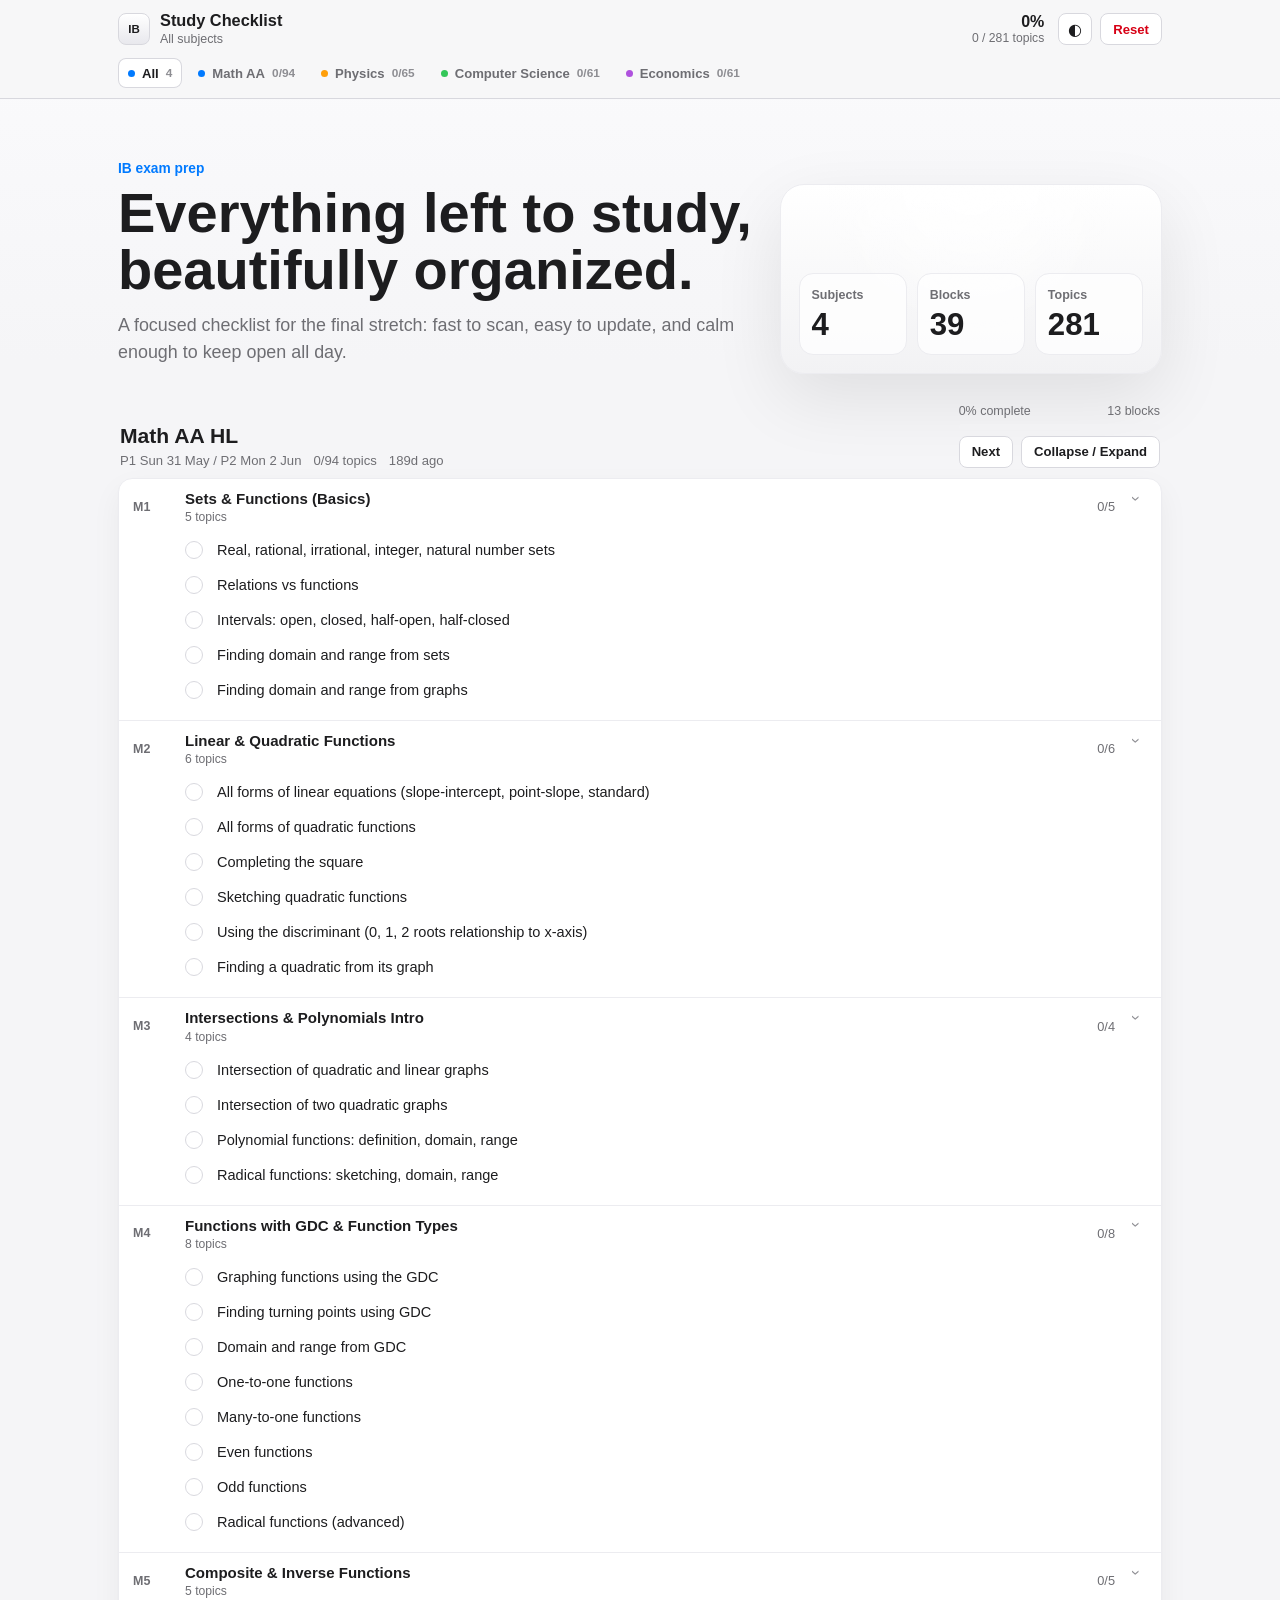
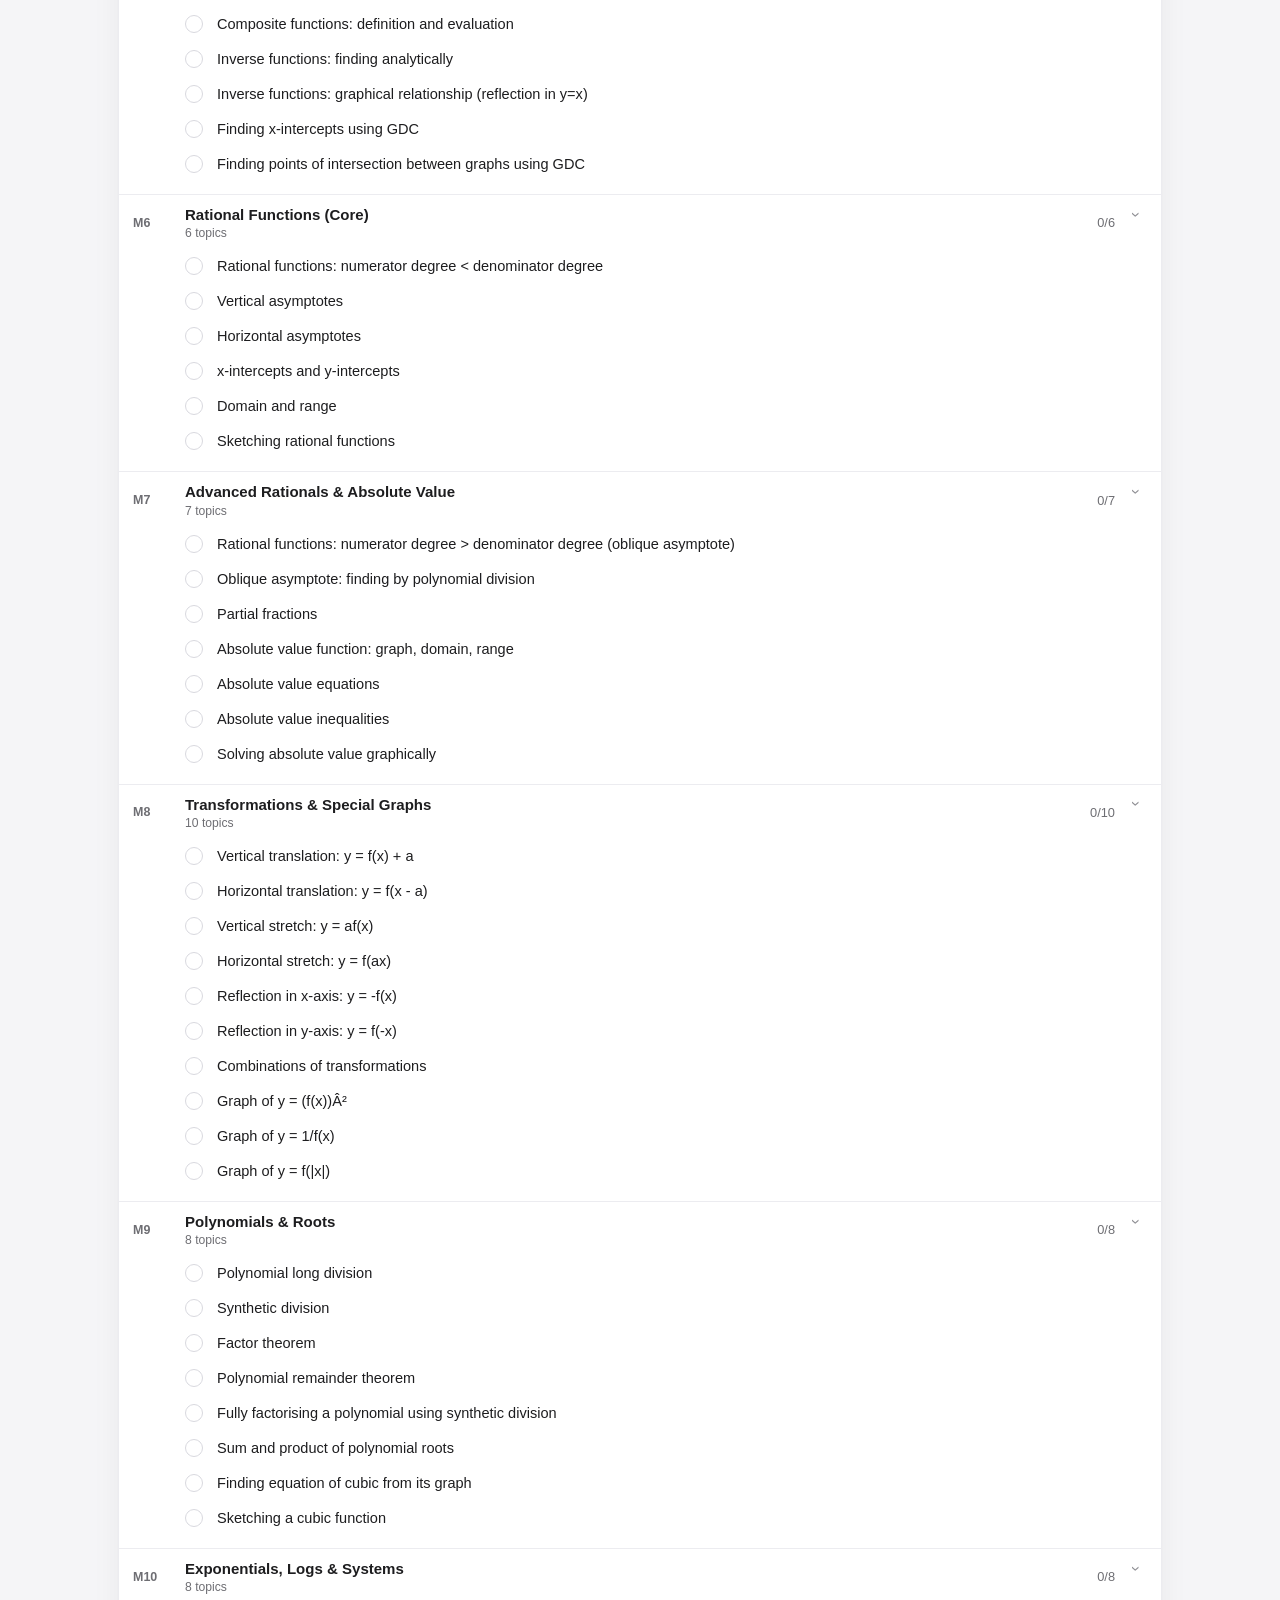
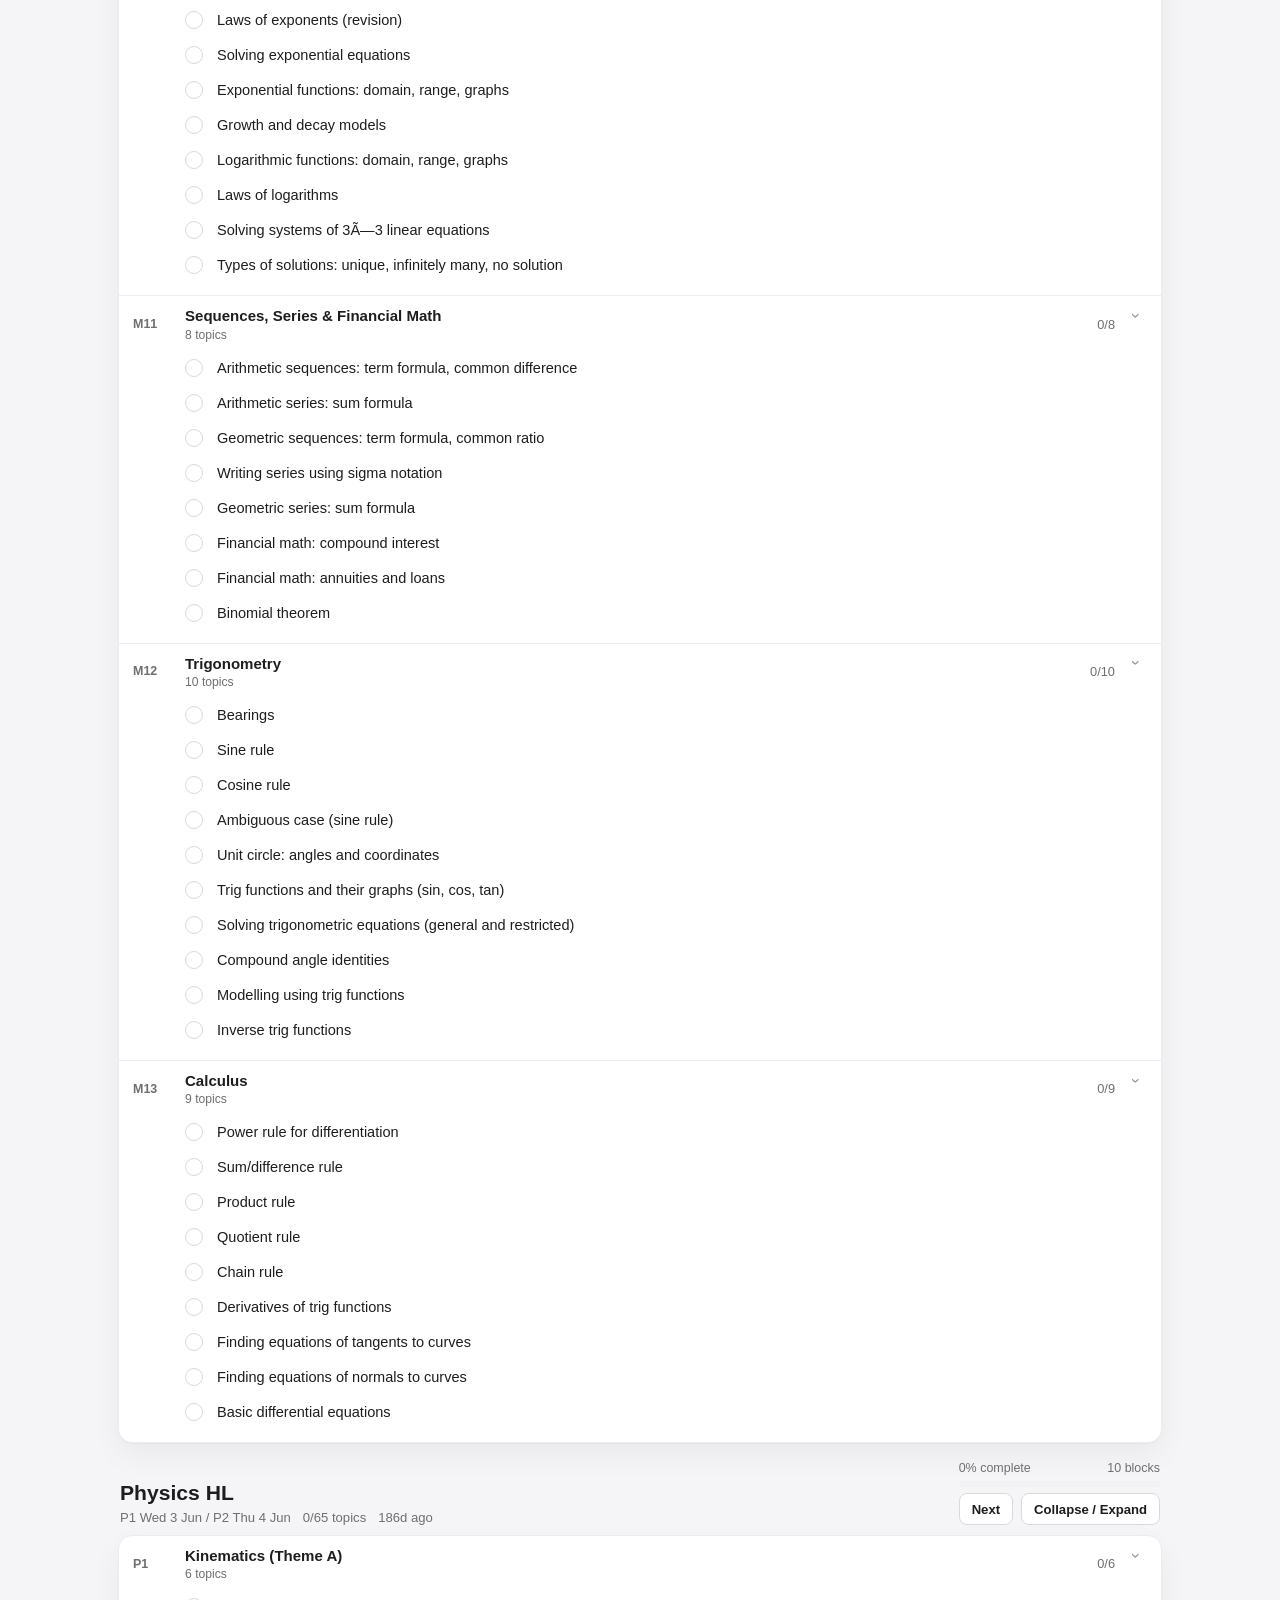
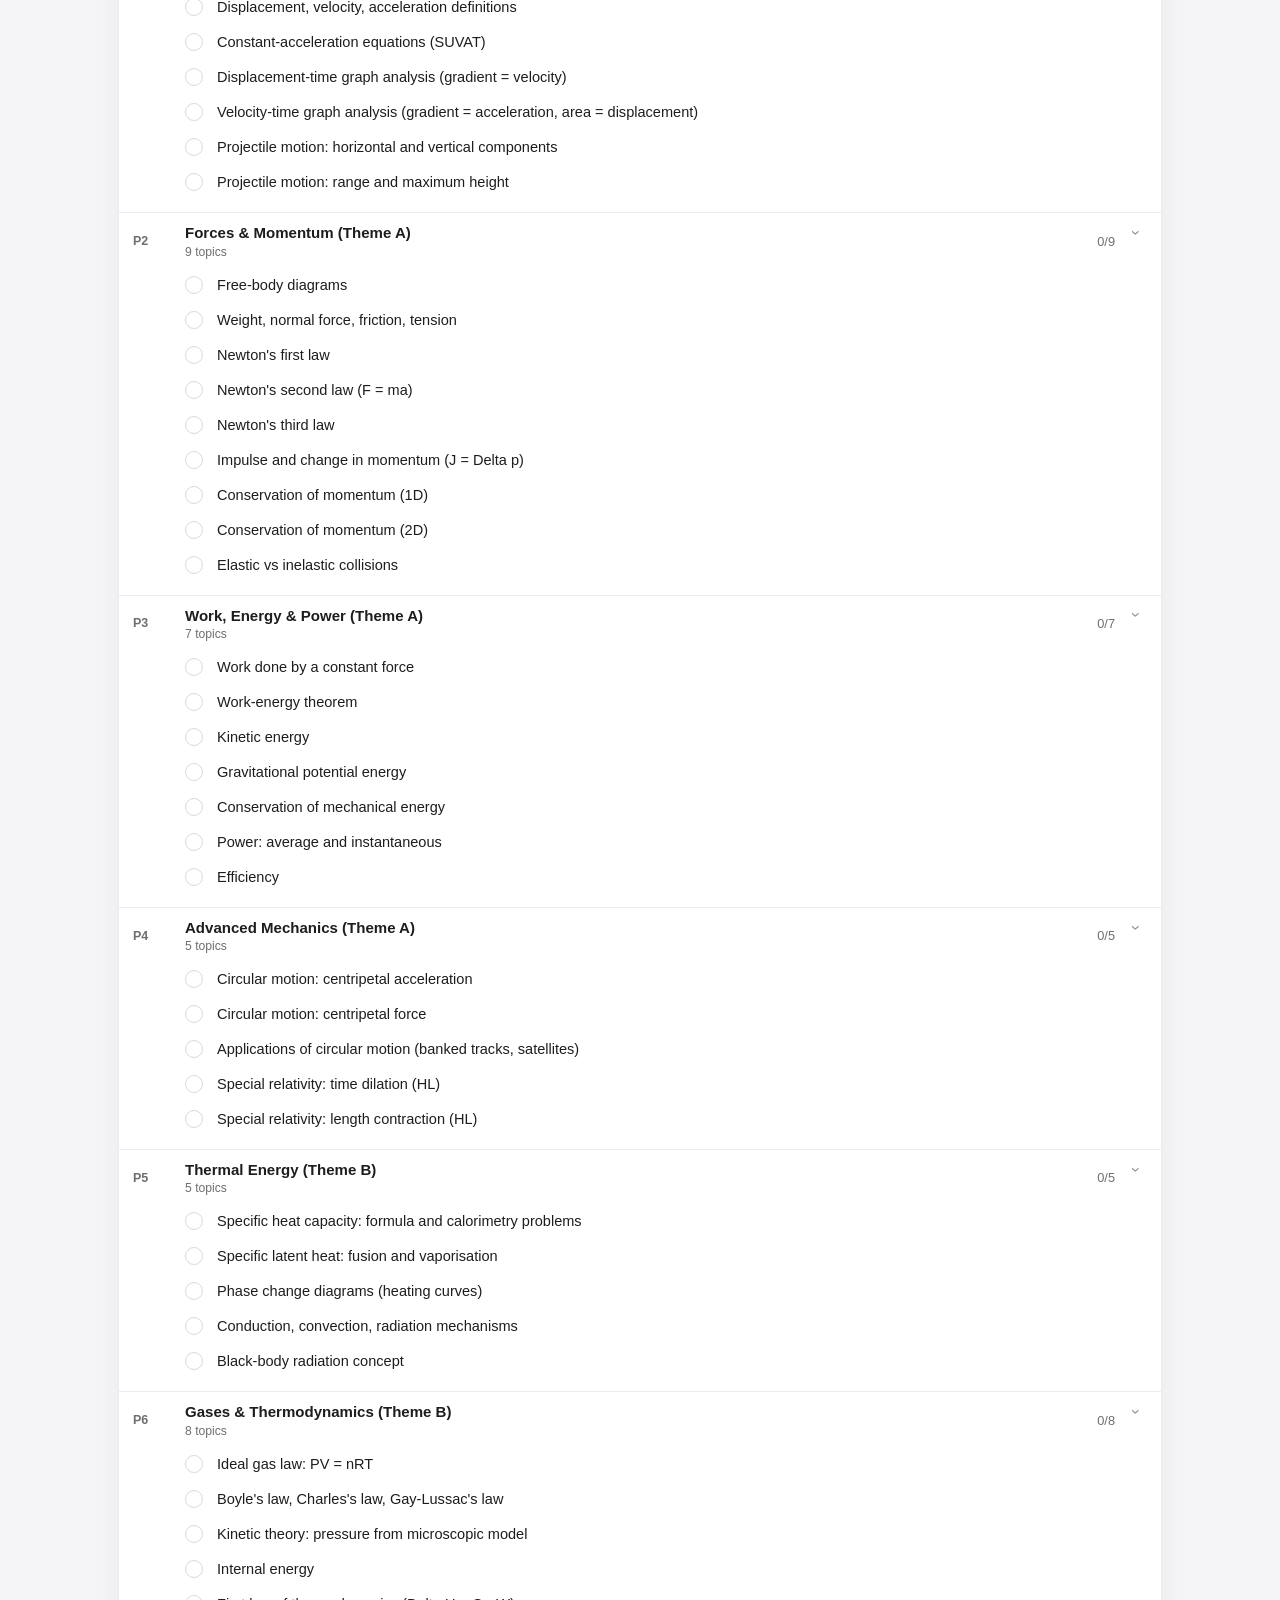
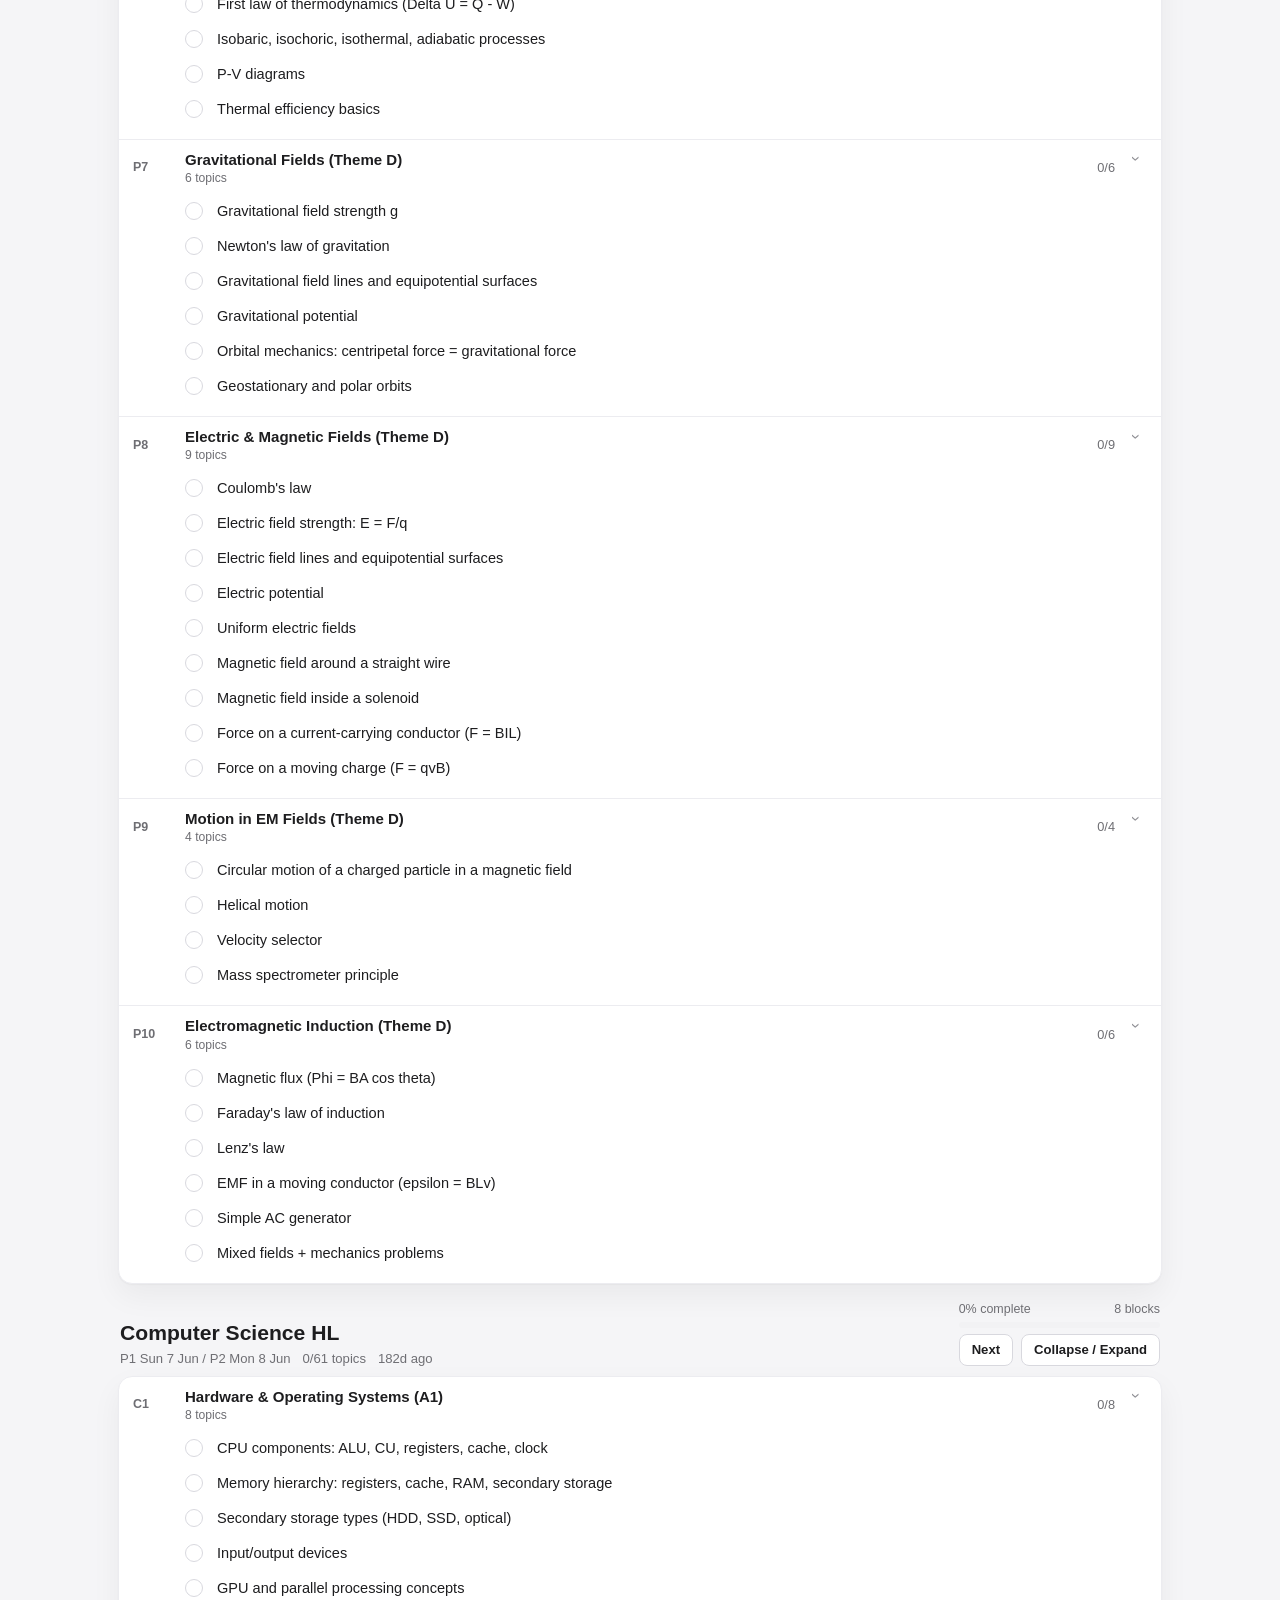
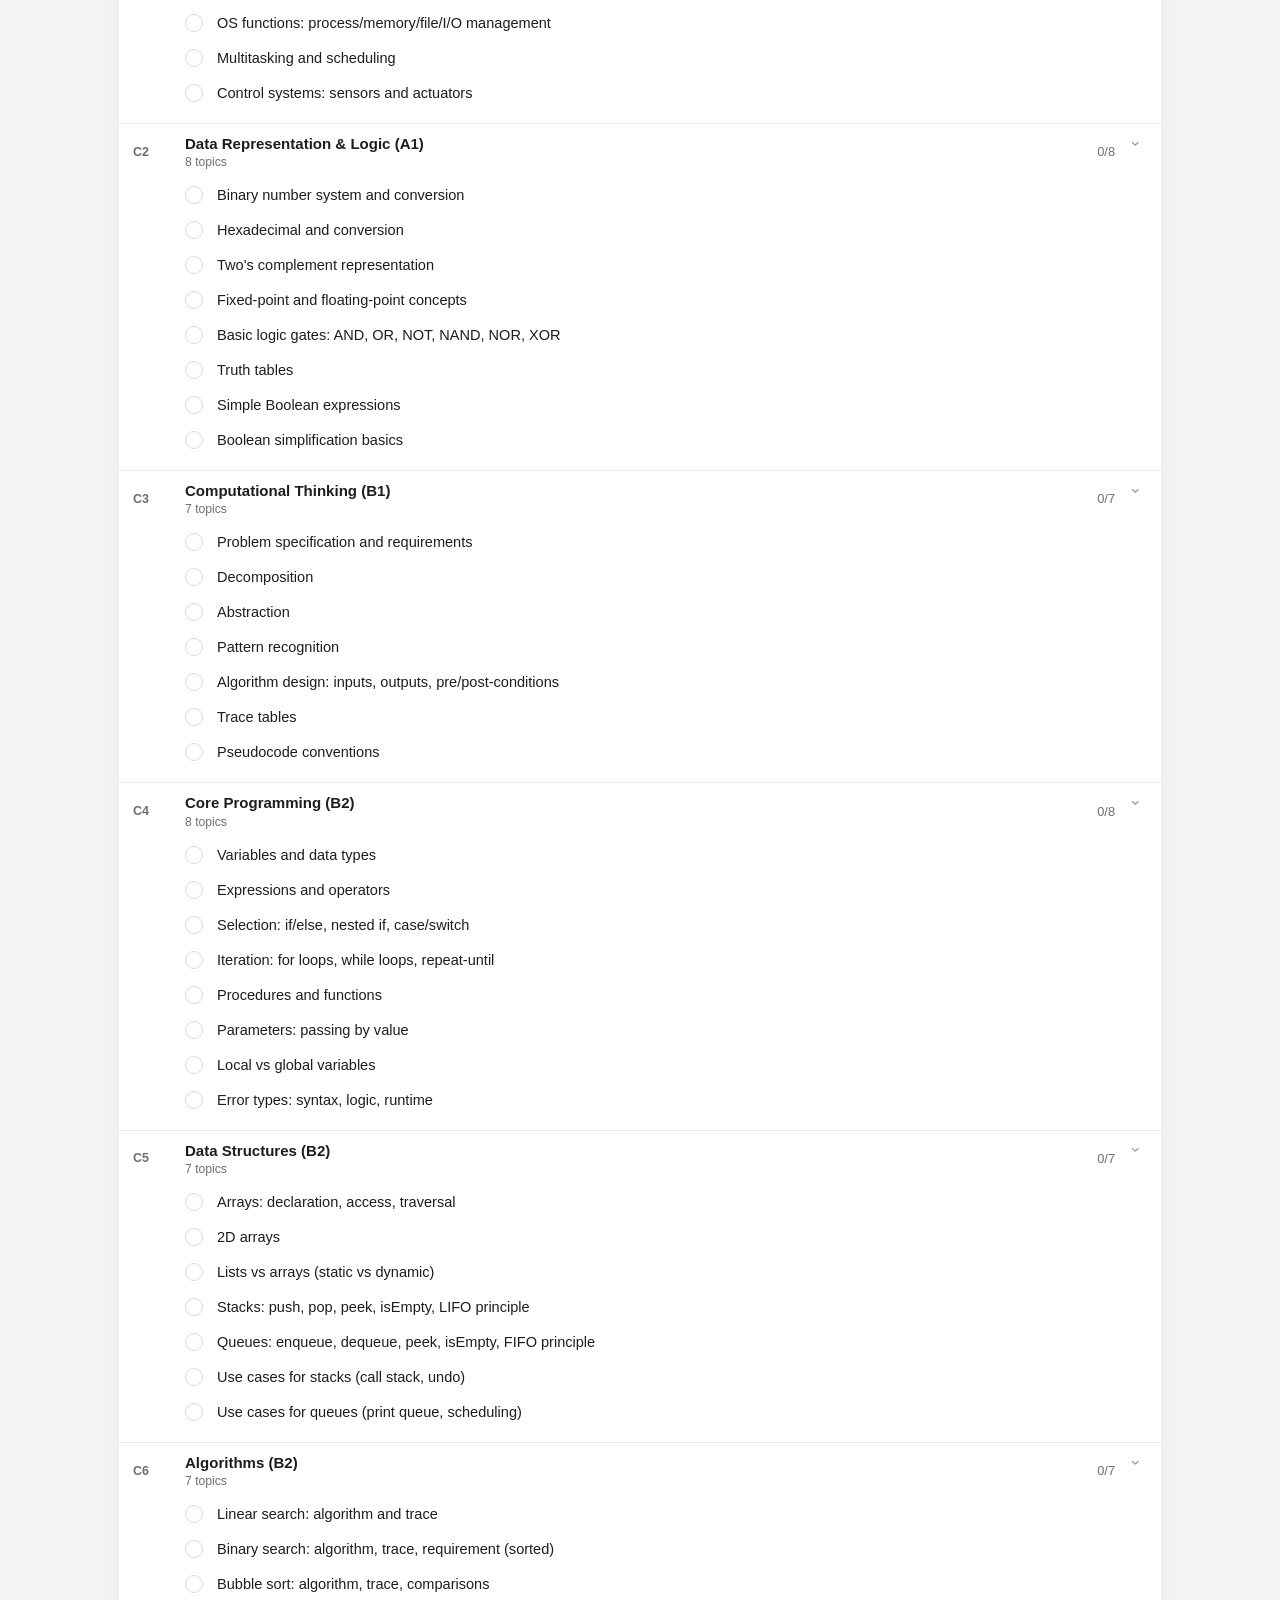
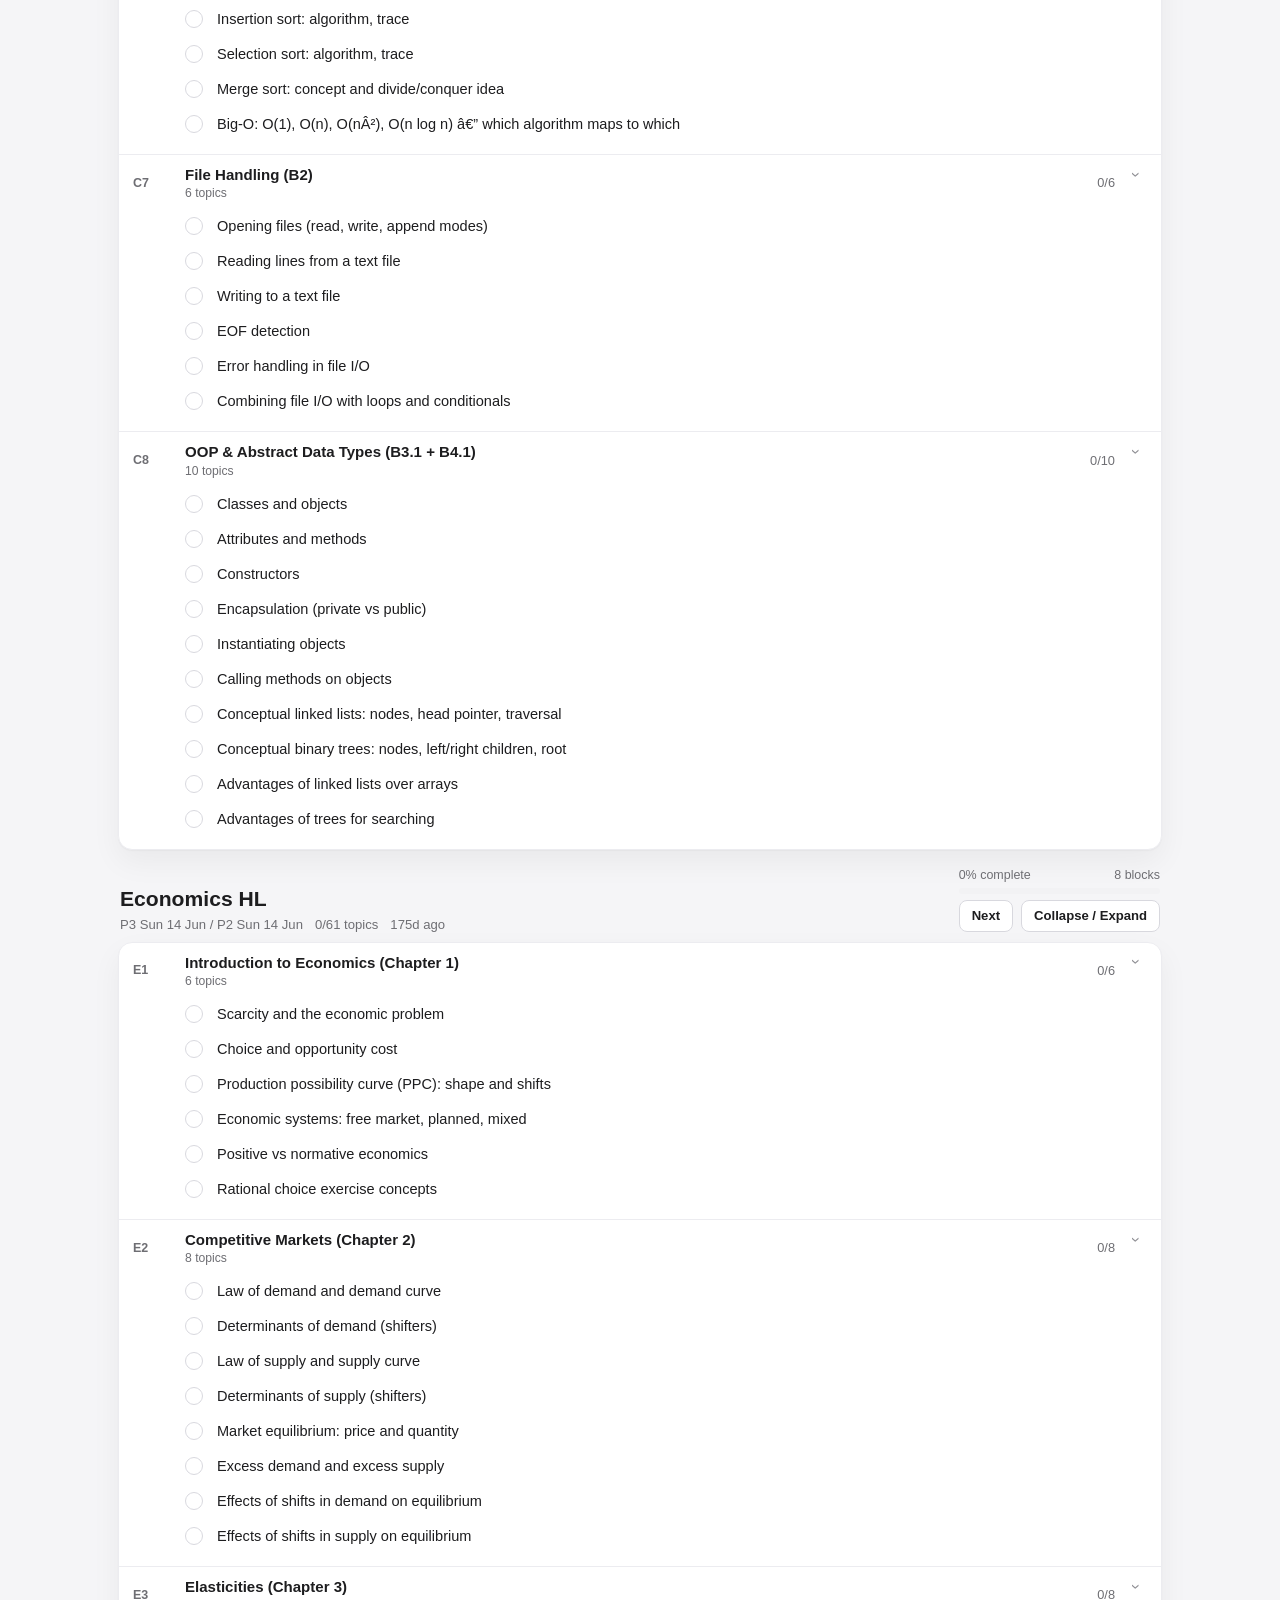
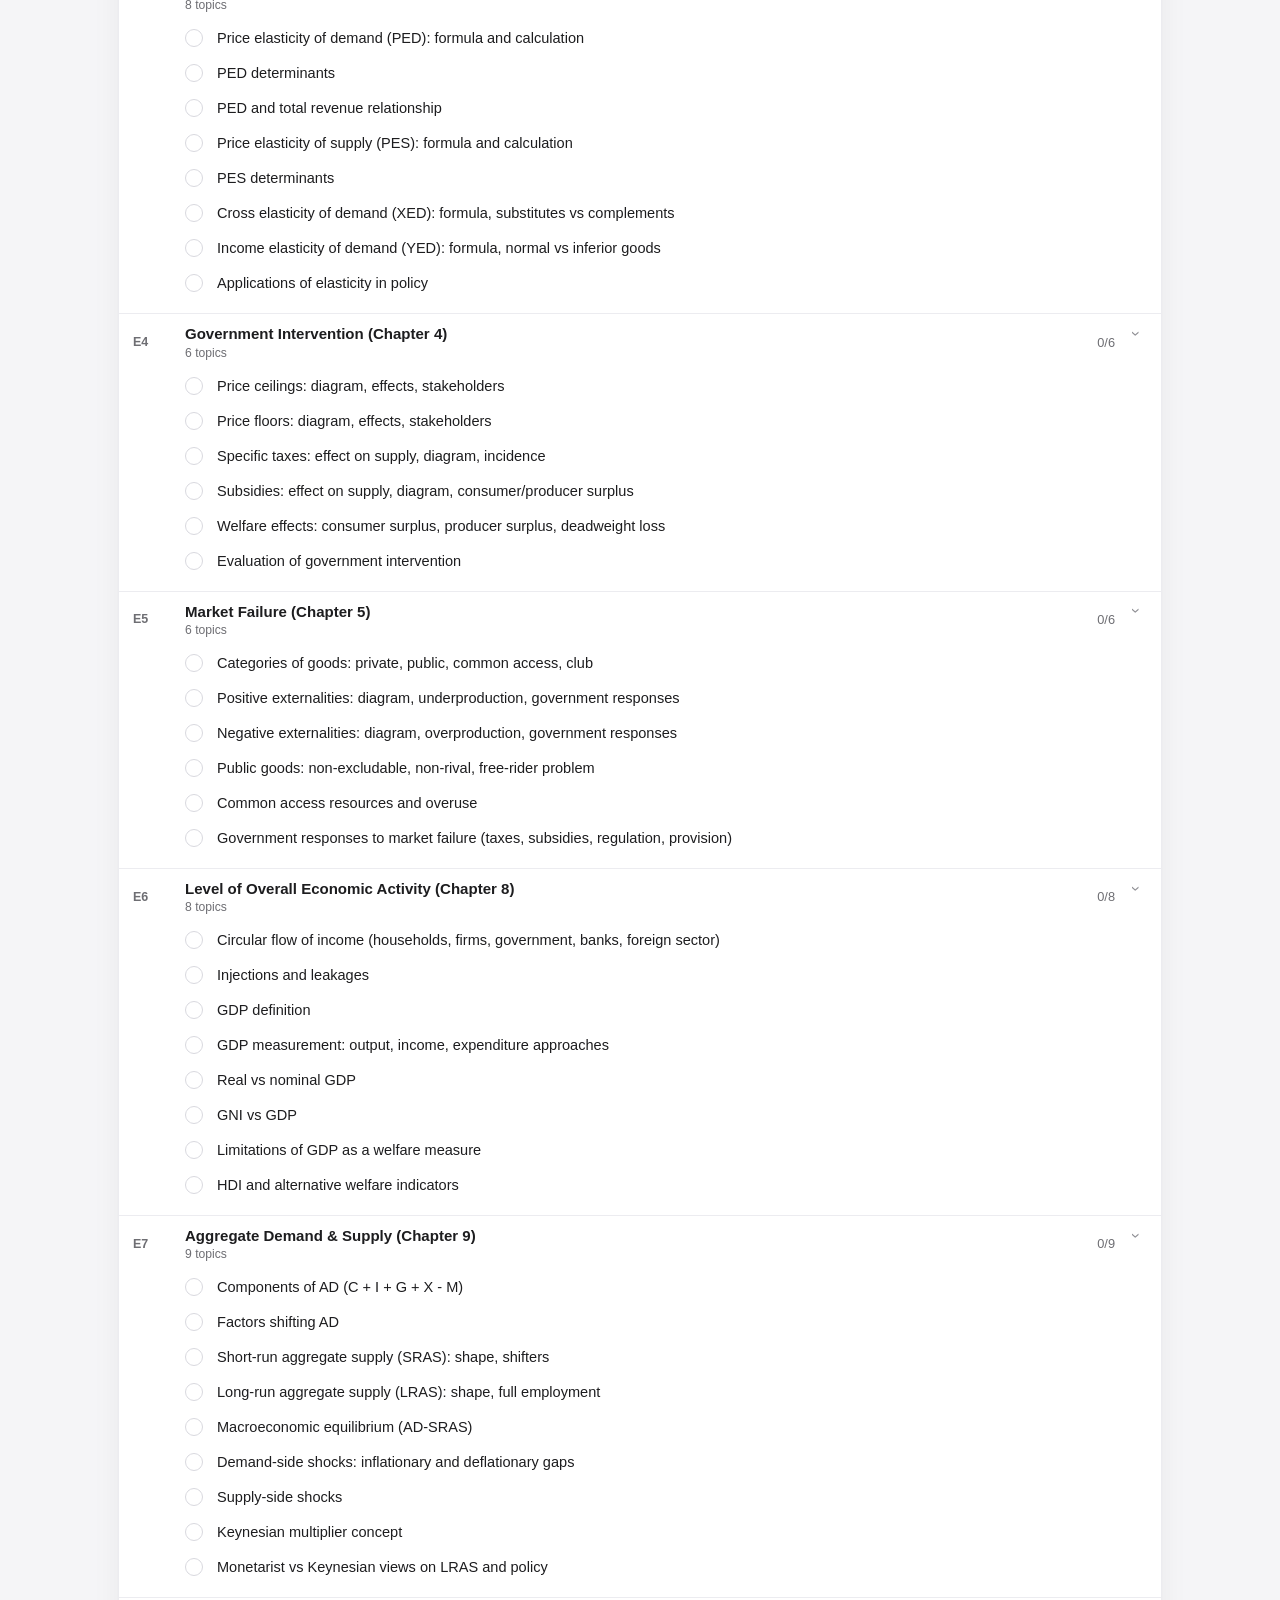
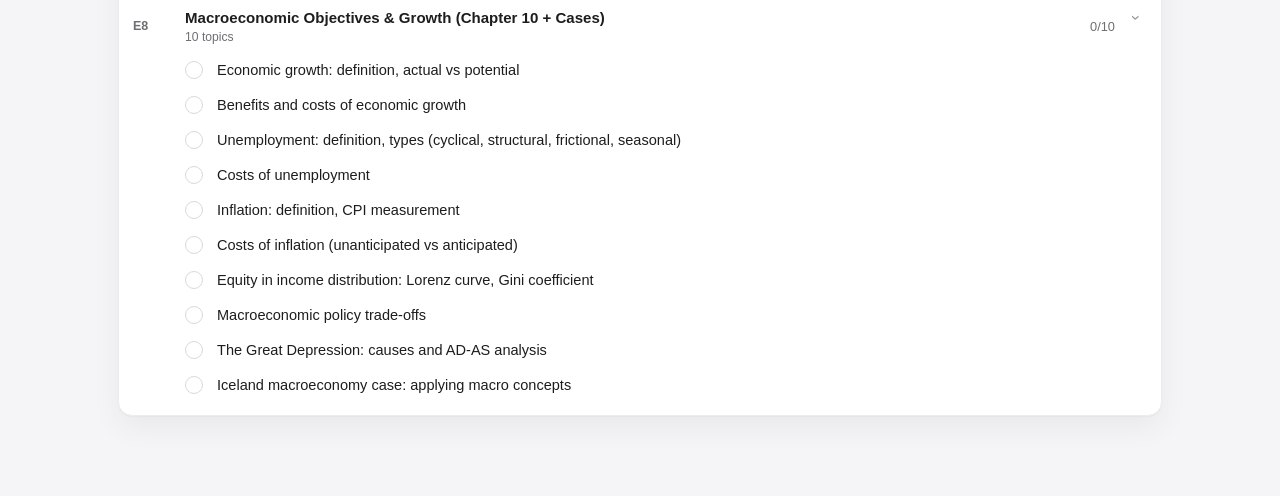
==== commit 22e4ca14: "Rebuild checklist as native utility" ====
--- a/index.html
+++ b/index.html
@@ -1,1990 +1,69 @@
-<!DOCTYPE html>
+﻿<!DOCTYPE html>
 <html lang="en">
 <head>
   <meta charset="UTF-8" />
   <meta name="viewport" content="width=device-width, initial-scale=1.0" />
   <title>IB Study Checklist</title>
-  <style>
-    :root {
-      color-scheme: light;
-      --font-sans: "SF Pro Text", "SF Pro Display", -apple-system, BlinkMacSystemFont, "Helvetica Neue", Helvetica, Arial, sans-serif;
-      --radius-xs: 12px;
-      --radius-sm: 16px;
-      --radius-md: 22px;
-      --radius-lg: 28px;
-      --radius-xl: 36px;
-      --shadow-soft: 0 12px 40px rgba(15, 23, 42, 0.08);
-      --shadow-card: 0 18px 48px rgba(15, 23, 42, 0.08);
-      --shadow-floating: 0 24px 80px rgba(15, 23, 42, 0.12);
-      --glass-highlight: rgba(255, 255, 255, 0.52);
-      --glass-shadow-line: rgba(15, 23, 42, 0.06);
-      --transition-fast: 180ms ease;
-      --transition-slow: 320ms cubic-bezier(0.22, 1, 0.36, 1);
-    }
-
-    :root,
-    [data-theme="light"] {
-      --color-bg: #eef2f7;
-      --color-bg-secondary: #f8fafc;
-      --color-surface: rgba(255, 255, 255, 0.76);
-      --color-surface-strong: rgba(255, 255, 255, 0.92);
-      --color-surface-elevated: rgba(255, 255, 255, 0.98);
-      --color-surface-muted: rgba(241, 245, 249, 0.9);
-      --color-border: rgba(148, 163, 184, 0.18);
-      --color-border-strong: rgba(148, 163, 184, 0.26);
-      --color-text: #0f172a;
-      --color-text-muted: #475569;
-      --color-text-soft: #64748b;
-      --color-chip: rgba(255, 255, 255, 0.65);
-      --color-progress-track: rgba(148, 163, 184, 0.18);
-      --color-success: #0f9f6e;
-      --color-warning: #d97706;
-      --color-danger: #d64545;
-      --subject-math: #14b8a6;
-      --subject-physics: #f97316;
-      --subject-cs: #3b82f6;
-      --subject-econ: #eab308;
-      --ambient-a: rgba(59, 130, 246, 0.18);
-      --ambient-b: rgba(20, 184, 166, 0.14);
-      --ambient-c: rgba(244, 114, 182, 0.10);
-      --ambient-d: rgba(255, 255, 255, 0.56);
-    }
-
-    [data-theme="dark"] {
-      color-scheme: dark;
-      --color-bg: #0b1120;
-      --color-bg-secondary: #111827;
-      --color-surface: rgba(15, 23, 42, 0.72);
-      --color-surface-strong: rgba(15, 23, 42, 0.86);
-      --color-surface-elevated: rgba(15, 23, 42, 0.94);
-      --color-surface-muted: rgba(30, 41, 59, 0.84);
-      --color-border: rgba(148, 163, 184, 0.14);
-      --color-border-strong: rgba(148, 163, 184, 0.22);
-      --color-text: #e5eefb;
-      --color-text-muted: #b4c3d8;
-      --color-text-soft: #8fa3bf;
-      --color-chip: rgba(15, 23, 42, 0.72);
-      --color-progress-track: rgba(148, 163, 184, 0.18);
-      --color-success: #34d399;
-      --color-warning: #fb923c;
-      --color-danger: #f87171;
-      --subject-math: #2dd4bf;
-      --subject-physics: #fb923c;
-      --subject-cs: #60a5fa;
-      --subject-econ: #facc15;
-      --ambient-a: rgba(59, 130, 246, 0.16);
-      --ambient-b: rgba(45, 212, 191, 0.11);
-      --ambient-c: rgba(244, 114, 182, 0.08);
-      --ambient-d: rgba(255, 255, 255, 0.06);
-      --glass-highlight: rgba(255, 255, 255, 0.14);
-      --glass-shadow-line: rgba(255, 255, 255, 0.04);
-      --shadow-soft: 0 18px 42px rgba(2, 6, 23, 0.22);
-      --shadow-card: 0 20px 52px rgba(2, 6, 23, 0.24);
-      --shadow-floating: 0 28px 90px rgba(2, 6, 23, 0.32);
-    }
-
-    * {
-      box-sizing: border-box;
-      margin: 0;
-      padding: 0;
-    }
-
-    html {
-      scroll-behavior: smooth;
-      -webkit-font-smoothing: antialiased;
-      -moz-osx-font-smoothing: grayscale;
-    }
-
-    body {
-      min-height: 100vh;
-      font-family: var(--font-sans);
-      color: var(--color-text);
-      background:
-        radial-gradient(circle at top left, var(--ambient-a), transparent 32%),
-        radial-gradient(circle at top right, var(--ambient-b), transparent 28%),
-        radial-gradient(circle at 50% 100%, var(--ambient-c), transparent 36%),
-        linear-gradient(180deg, var(--color-bg-secondary), var(--color-bg));
-      overflow-x: hidden;
-    }
-
-    body::before {
-      content: "";
-      position: fixed;
-      inset: 0;
-      background:
-        radial-gradient(circle at 22% 12%, var(--ambient-d), transparent 18%),
-        linear-gradient(180deg, rgba(255, 255, 255, 0.22), transparent 24%);
-      pointer-events: none;
-      opacity: 0.75;
-      z-index: 0;
-    }
-
-    button,
-    input {
-      font: inherit;
-    }
-
-    button {
-      border: 0;
-      background: none;
-      color: inherit;
-      cursor: pointer;
-    }
-
-    .page-shell {
-      width: min(1180px, calc(100% - 32px));
-      margin: 0 auto;
-      padding: 24px 0 96px;
-      position: relative;
-      isolation: isolate;
-    }
-
-    .ambient-orb {
-      position: fixed;
-      border-radius: 999px;
-      filter: blur(90px);
-      pointer-events: none;
-      opacity: 0.95;
-      z-index: 0;
-      animation: orb-drift 18s ease-in-out infinite alternate;
-    }
-
-    .ambient-orb.a {
-      width: 220px;
-      height: 220px;
-      left: 4vw;
-      top: 8vh;
-      background: var(--ambient-a);
-    }
-
-    .ambient-orb.b {
-      width: 280px;
-      height: 280px;
-      right: 4vw;
-      top: 16vh;
-      background: var(--ambient-b);
-      animation-duration: 22s;
-    }
-
-    .ambient-orb.c {
-      width: 200px;
-      height: 200px;
-      left: 42vw;
-      top: 56vh;
-      background: var(--ambient-c);
-      animation-duration: 26s;
-    }
-
-    .utility-header,
-    .filter-rail,
-    .content-area,
-    .modal-overlay {
-      position: relative;
-      z-index: 1;
-    }
-
-    .utility-header {
-      position: sticky;
-      top: 16px;
-      z-index: 20;
-      margin-bottom: 18px;
-    }
-
-    .hero-panel {
-      position: relative;
-      background:
-        linear-gradient(180deg, rgba(255, 255, 255, 0.28), transparent 48%),
-        var(--color-surface);
-      border: 1px solid color-mix(in srgb, var(--color-border) 72%, white 28%);
-      border-radius: var(--radius-xl);
-      box-shadow: var(--shadow-floating);
-      backdrop-filter: blur(32px) saturate(165%);
-      -webkit-backdrop-filter: blur(32px) saturate(165%);
-      overflow: hidden;
-      transform-origin: 50% 0%;
-      animation: hero-enter 1.15s cubic-bezier(0.16, 1, 0.3, 1) both;
-    }
-
-    .hero-panel::before {
-      content: "";
-      position: absolute;
-      inset: 0;
-      background:
-        linear-gradient(135deg, rgba(255, 255, 255, 0.42), transparent 38%),
-        radial-gradient(circle at top right, rgba(255, 255, 255, 0.36), transparent 24%);
-      pointer-events: none;
-    }
-
-    .hero-panel::after {
-      content: "";
-      position: absolute;
-      inset: 1px;
-      border-radius: inherit;
-      border-top: 1px solid var(--glass-highlight);
-      box-shadow: inset 0 1px 0 var(--glass-highlight), inset 0 -1px 0 var(--glass-shadow-line);
-      pointer-events: none;
-      opacity: 0.95;
-    }
-
-    .hero-inner {
-      padding: 32px;
-      display: grid;
-      grid-template-columns: minmax(0, 1.3fr) minmax(280px, 0.9fr);
-      gap: 28px;
-      align-items: end;
-      position: relative;
-      z-index: 1;
-    }
-
-    .liquid-lens {
-      position: absolute;
-      right: 36px;
-      top: 22px;
-      width: 172px;
-      height: 172px;
-      border-radius: 42px;
-      background:
-        radial-gradient(circle at 28% 26%, rgba(255, 255, 255, 0.9), transparent 24%),
-        radial-gradient(circle at 68% 72%, rgba(59, 130, 246, 0.26), transparent 34%),
-        radial-gradient(circle at 54% 38%, rgba(20, 184, 166, 0.22), transparent 32%),
-        linear-gradient(180deg, rgba(255, 255, 255, 0.28), rgba(255, 255, 255, 0.06));
-      border: 1px solid rgba(255, 255, 255, 0.28);
-      box-shadow:
-        inset 0 1px 0 rgba(255, 255, 255, 0.5),
-        inset 0 -18px 30px rgba(255, 255, 255, 0.08),
-        0 18px 44px rgba(15, 23, 42, 0.12);
-      backdrop-filter: blur(18px) saturate(165%);
-      -webkit-backdrop-filter: blur(18px) saturate(165%);
-      transform: rotate(10deg);
-      opacity: 0.92;
-      animation: lens-float 12s ease-in-out infinite alternate;
-      pointer-events: none;
-    }
-
-    .liquid-lens::before,
-    .liquid-lens::after {
-      content: "";
-      position: absolute;
-      border-radius: inherit;
-      inset: 0;
-      pointer-events: none;
-    }
-
-    .liquid-lens::before {
-      inset: 10px;
-      border-radius: 34px;
-      border-top: 1px solid rgba(255, 255, 255, 0.42);
-      border-left: 1px solid rgba(255, 255, 255, 0.12);
-    }
-
-    .liquid-lens::after {
-      inset: 22px;
-      border-radius: 28px;
-      background: radial-gradient(circle at 38% 28%, rgba(255, 255, 255, 0.32), transparent 36%);
-      opacity: 0.8;
-    }
-
-    .hero-copy {
-      display: grid;
-      gap: 10px;
-      animation: rise-in 1s cubic-bezier(0.16, 1, 0.3, 1) 120ms both;
-    }
-
-    .eyebrow {
-      font-size: 0.79rem;
-      font-weight: 600;
-      letter-spacing: 0.12em;
-      text-transform: uppercase;
-      color: var(--color-text-soft);
-    }
-
-    .hero-title {
-      font-size: clamp(2.2rem, 5vw, 3.9rem);
-      line-height: 0.95;
-      letter-spacing: -0.055em;
-      font-weight: 650;
-    }
-
-    .hero-subtitle {
-      max-width: 640px;
-      font-size: 1rem;
-      line-height: 1.65;
-      color: var(--color-text-muted);
-    }
-
-    .hero-meta {
-      display: grid;
-      gap: 16px;
-      justify-items: end;
-      animation: rise-in 1s cubic-bezier(0.16, 1, 0.3, 1) 220ms both;
-    }
-
-    .hero-actions {
-      display: flex;
-      align-items: center;
-      justify-content: flex-end;
-      gap: 12px;
-      flex-wrap: wrap;
-    }
-
-    .theme-toggle,
-    .reset-btn,
-    .subject-action,
-    .block-header {
-      transition:
-        transform var(--transition-fast),
-        background var(--transition-fast),
-        border-color var(--transition-fast),
-        color var(--transition-fast),
-        box-shadow var(--transition-fast);
-    }
-
-    .theme-toggle,
-    .reset-btn,
-    .subject-action {
-      display: inline-flex;
-      align-items: center;
-      gap: 10px;
-      min-height: 48px;
-      padding: 0 18px;
-      border-radius: 999px;
-      border: 1px solid color-mix(in srgb, var(--color-border) 70%, white 30%);
-      background:
-        linear-gradient(180deg, rgba(255, 255, 255, 0.34), rgba(255, 255, 255, 0.08)),
-        var(--color-surface-strong);
-      box-shadow: var(--shadow-soft);
-      color: var(--color-text);
-      backdrop-filter: blur(22px) saturate(145%);
-      -webkit-backdrop-filter: blur(22px) saturate(145%);
-    }
-
-    .theme-toggle:hover,
-    .reset-btn:hover,
-    .subject-action:hover {
-      transform: translateY(-1px);
-      border-color: var(--color-border-strong);
-    }
-
-    .reset-btn {
-      color: var(--color-danger);
-      background: color-mix(in srgb, var(--color-surface-strong) 78%, var(--color-danger) 22%);
-    }
-
-    .icon-badge {
-      width: 30px;
-      height: 30px;
-      display: inline-flex;
-      align-items: center;
-      justify-content: center;
-      border-radius: 999px;
-      background: linear-gradient(180deg, rgba(255, 255, 255, 0.52), rgba(255, 255, 255, 0.16));
-      border: 1px solid rgba(255, 255, 255, 0.26);
-      flex: 0 0 auto;
-      box-shadow: inset 0 1px 0 rgba(255, 255, 255, 0.34);
-    }
-
-    [data-theme="dark"] .icon-badge {
-      background: rgba(148, 163, 184, 0.12);
-      border-color: rgba(148, 163, 184, 0.12);
-    }
-
-    .theme-toggle-label {
-      font-weight: 560;
-      letter-spacing: -0.01em;
-    }
-
-    .overview-grid {
-      display: grid;
-      grid-template-columns: 1.4fr 0.8fr;
-      gap: 14px;
-      padding: 0 32px 30px;
-      position: relative;
-      z-index: 1;
-    }
-
-    .overview-card {
-      padding: 22px 22px 20px;
-      border-radius: var(--radius-lg);
-      background:
-        linear-gradient(180deg, rgba(255, 255, 255, 0.32), rgba(255, 255, 255, 0.08)),
-        var(--color-surface-strong);
-      border: 1px solid color-mix(in srgb, var(--color-border) 72%, white 28%);
-      box-shadow: var(--shadow-soft);
-      backdrop-filter: blur(24px) saturate(150%);
-      -webkit-backdrop-filter: blur(24px) saturate(150%);
-      animation: rise-in 1s cubic-bezier(0.16, 1, 0.3, 1) 300ms both;
-    }
-
-    .overview-label,
-    .progress-caption,
-    .subject-caption,
-    .pill {
-      font-size: 0.82rem;
-      color: var(--color-text-soft);
-    }
-
-    .overview-label {
-      display: block;
-      margin-bottom: 12px;
-      font-weight: 560;
-      letter-spacing: -0.01em;
-    }
-
-    .overview-progress-row,
-    .subject-progress-header {
-      display: flex;
-      align-items: baseline;
-      justify-content: space-between;
-      gap: 12px;
-      margin-bottom: 12px;
-    }
-
-    .progress-value {
-      font-size: clamp(2rem, 4vw, 3rem);
-      line-height: 1;
-      font-weight: 650;
-      letter-spacing: -0.05em;
-    }
-
-    .progress-caption {
-      font-weight: 520;
-    }
-
-    .progress-track {
-      height: 10px;
-      width: 100%;
-      border-radius: 999px;
-      overflow: hidden;
-      background: var(--color-progress-track);
-    }
-
-    .progress-fill {
-      height: 100%;
-      width: 0;
-      border-radius: inherit;
-      background: linear-gradient(90deg, rgba(59, 130, 246, 0.9), rgba(20, 184, 166, 0.96));
-      transition: width 360ms cubic-bezier(0.22, 1, 0.36, 1);
-    }
-
-    .overview-stack {
-      display: grid;
-      gap: 12px;
-    }
-
-    .mini-stat {
-      display: grid;
-      gap: 6px;
-    }
-
-    .mini-stat strong {
-      font-size: 1.6rem;
-      line-height: 1;
-      letter-spacing: -0.045em;
-      font-weight: 620;
-    }
-
-    .filter-rail {
-      position: sticky;
-      top: 210px;
-      z-index: 18;
-      margin-bottom: 26px;
-      animation: rise-in 1s cubic-bezier(0.16, 1, 0.3, 1) 420ms both;
-    }
-
-    .filter-shell {
-      display: flex;
-      gap: 10px;
-      overflow-x: auto;
-      padding: 10px 8px;
-      scrollbar-width: none;
-      width: fit-content;
-      max-width: 100%;
-      margin: 0 auto;
-      background: rgba(255, 255, 255, 0.14);
-      border: 1px solid color-mix(in srgb, var(--color-border) 68%, white 32%);
-      box-shadow: var(--shadow-soft);
-      border-radius: 999px;
-      backdrop-filter: blur(28px) saturate(160%);
-      -webkit-backdrop-filter: blur(28px) saturate(160%);
-    }
-
-    .filter-shell::-webkit-scrollbar {
-      display: none;
-    }
-
-    .chip {
-      flex: 0 0 auto;
-      display: inline-flex;
-      align-items: center;
-      gap: 10px;
-      min-height: 44px;
-      padding: 0 16px;
-      border-radius: 999px;
-      border: 1px solid transparent;
-      background: transparent;
-      color: var(--color-text-muted);
-      box-shadow: none;
-      transition:
-        transform var(--transition-fast),
-        background var(--transition-fast),
-        color var(--transition-fast),
-        box-shadow var(--transition-fast),
-        border-color var(--transition-fast);
-    }
-
-    .chip.active {
-      color: var(--color-text);
-      border-color: color-mix(in srgb, var(--color-border) 60%, white 40%);
-      background:
-        linear-gradient(180deg, rgba(255, 255, 255, 0.42), rgba(255, 255, 255, 0.12)),
-        var(--color-surface-elevated);
-      box-shadow: inset 0 1px 0 rgba(255, 255, 255, 0.38), var(--shadow-soft);
-    }
-
-    .chip:hover {
-      transform: translateY(-1px);
-      color: var(--color-text);
-    }
-
-    .chip-dot {
-      width: 8px;
-      height: 8px;
-      border-radius: 999px;
-      flex: 0 0 auto;
-    }
-
-    .chip-count {
-      color: var(--color-text-soft);
-      font-size: 0.75rem;
-    }
-
-    .content-area {
-      display: grid;
-      gap: 20px;
-    }
-
-    .subject-section {
-      padding: 28px;
-      border-radius: var(--radius-xl);
-      background:
-        linear-gradient(180deg, rgba(255, 255, 255, 0.26), transparent 30%),
-        var(--color-surface);
-      border: 1px solid color-mix(in srgb, var(--color-border) 72%, white 28%);
-      box-shadow: var(--shadow-card);
-      backdrop-filter: blur(28px) saturate(150%);
-      -webkit-backdrop-filter: blur(28px) saturate(150%);
-      animation: section-in 700ms cubic-bezier(0.16, 1, 0.3, 1) both;
-      position: relative;
-      overflow: hidden;
-    }
-
-    .subject-section::before {
-      content: "";
-      position: absolute;
-      inset: 0;
-      background: linear-gradient(135deg, rgba(255, 255, 255, 0.18), transparent 30%);
-      pointer-events: none;
-    }
-
-    .subject-section::after {
-      content: "";
-      position: absolute;
-      inset: 1px;
-      border-radius: inherit;
-      border-top: 1px solid var(--glass-highlight);
-      pointer-events: none;
-    }
-
-    .subject-section.hidden {
-      display: none;
-    }
-
-    .subject-shell {
-      display: grid;
-      gap: 22px;
-    }
-
-    .subject-header {
-      display: grid;
-      gap: 20px;
-      grid-template-columns: minmax(0, 1.2fr) minmax(280px, 0.8fr);
-      align-items: start;
-    }
-
-    .subject-intro {
-      display: grid;
-      gap: 12px;
-    }
-
-    .subject-kicker {
-      display: inline-flex;
-      align-items: center;
-      gap: 10px;
-      color: var(--color-text-soft);
-      font-size: 0.82rem;
-      font-weight: 560;
-      text-transform: uppercase;
-      letter-spacing: 0.11em;
-    }
-
-    .subject-title {
-      font-size: clamp(1.7rem, 3vw, 2.5rem);
-      line-height: 1.02;
-      letter-spacing: -0.05em;
-      font-weight: 640;
-    }
-
-    .subject-meta {
-      display: flex;
-      flex-wrap: wrap;
-      gap: 10px;
-    }
-
-    .pill {
-      display: inline-flex;
-      align-items: center;
-      gap: 8px;
-      min-height: 36px;
-      padding: 0 14px;
-      border-radius: 999px;
-      background:
-        linear-gradient(180deg, rgba(255, 255, 255, 0.34), rgba(255, 255, 255, 0.08)),
-        var(--color-surface-strong);
-      border: 1px solid color-mix(in srgb, var(--color-border) 72%, white 28%);
-      color: var(--color-text-muted);
-      font-weight: 540;
-      letter-spacing: -0.01em;
-      backdrop-filter: blur(18px) saturate(145%);
-      -webkit-backdrop-filter: blur(18px) saturate(145%);
-    }
-
-    .pill strong {
-      color: var(--color-text);
-      font-weight: 580;
-    }
-
-    .pill.countdown-green {
-      color: var(--color-success);
-      background: color-mix(in srgb, var(--color-surface-strong) 78%, var(--color-success) 22%);
-    }
-
-    .pill.countdown-orange {
-      color: var(--color-warning);
-      background: color-mix(in srgb, var(--color-surface-strong) 80%, var(--color-warning) 20%);
-    }
-
-    .pill.countdown-red {
-      color: var(--color-danger);
-      background: color-mix(in srgb, var(--color-surface-strong) 82%, var(--color-danger) 18%);
-    }
-
-    .subject-summary {
-      display: grid;
-      gap: 14px;
-      padding: 20px;
-      border-radius: var(--radius-lg);
-      background:
-        linear-gradient(180deg, rgba(255, 255, 255, 0.32), rgba(255, 255, 255, 0.06)),
-        var(--color-surface-strong);
-      border: 1px solid color-mix(in srgb, var(--color-border) 72%, white 28%);
-      box-shadow: var(--shadow-soft);
-      backdrop-filter: blur(24px) saturate(150%);
-      -webkit-backdrop-filter: blur(24px) saturate(150%);
-    }
-
-    .subject-progress-value {
-      font-size: 1.1rem;
-      font-weight: 620;
-      letter-spacing: -0.03em;
-    }
-
-    .subject-actions {
-      display: flex;
-      flex-wrap: wrap;
-      gap: 10px;
-    }
-
-    .subject-action {
-      min-height: 42px;
-      padding: 0 16px;
-      background: var(--color-surface-elevated);
-      color: var(--color-text-muted);
-    }
-
-    .subject-action:hover {
-      color: var(--color-text);
-    }
-
-    .block-listing {
-      display: grid;
-      gap: 14px;
-    }
-
-    .block-card {
-      border-radius: var(--radius-lg);
-      background:
-        linear-gradient(180deg, rgba(255, 255, 255, 0.24), rgba(255, 255, 255, 0.06)),
-        var(--color-surface-strong);
-      border: 1px solid color-mix(in srgb, var(--color-border) 72%, white 28%);
-      box-shadow: var(--shadow-soft);
-      overflow: hidden;
-      backdrop-filter: blur(22px) saturate(145%);
-      -webkit-backdrop-filter: blur(22px) saturate(145%);
-    }
-
-    .block-card.block-done {
-      background: color-mix(in srgb, var(--color-surface-strong) 88%, var(--color-success) 12%);
-      border-color: color-mix(in srgb, var(--color-border) 62%, var(--color-success) 38%);
-    }
-
-    .block-header {
-      width: 100%;
-      display: grid;
-      grid-template-columns: auto minmax(0, 1fr) auto auto;
-      align-items: center;
-      gap: 14px;
-      padding: 18px 20px;
-      text-align: left;
-      background: transparent;
-    }
-
-    .block-header:hover {
-      background: color-mix(in srgb, var(--color-surface-elevated) 90%, white 10%);
-    }
-
-    .block-code {
-      min-width: 46px;
-      height: 34px;
-      display: inline-flex;
-      align-items: center;
-      justify-content: center;
-      padding: 0 12px;
-      border-radius: 999px;
-      border: 1px solid var(--color-border);
-      background: var(--color-surface-elevated);
-      color: var(--color-text-soft);
-      font-size: 0.8rem;
-      font-weight: 630;
-      letter-spacing: -0.01em;
-    }
-
-    .block-card.block-done .block-code {
-      color: var(--color-success);
-      border-color: color-mix(in srgb, var(--color-success) 34%, var(--color-border) 66%);
-      background: color-mix(in srgb, var(--color-surface-elevated) 82%, var(--color-success) 18%);
-    }
-
-    .block-title-wrap {
-      display: grid;
-      gap: 3px;
-      min-width: 0;
-    }
-
-    .block-title {
-      font-size: 1.02rem;
-      line-height: 1.35;
-      font-weight: 580;
-      letter-spacing: -0.02em;
-    }
-
-    .block-meta {
-      color: var(--color-text-soft);
-      font-size: 0.82rem;
-    }
-
-    .block-count {
-      color: var(--color-text-muted);
-      font-size: 0.85rem;
-      font-weight: 560;
-      white-space: nowrap;
-    }
-
-    .block-chevron {
-      width: 18px;
-      height: 18px;
-      color: var(--color-text-soft);
-      transition: transform var(--transition-fast);
-      flex: 0 0 auto;
-    }
-
-    .block-card.block-open .block-chevron {
-      transform: rotate(180deg);
-    }
-
-    .block-body {
-      display: grid;
-      grid-template-rows: 0fr;
-      transition: grid-template-rows var(--transition-slow);
-    }
-
-    .block-card.block-open .block-body {
-      grid-template-rows: 1fr;
-    }
-
-    .block-body-inner {
-      min-height: 0;
-      overflow: hidden;
-    }
-
-    .topic-list {
-      display: grid;
-      gap: 8px;
-      padding: 0 20px 20px;
-    }
-
-    .checkbox-item {
-      display: grid;
-      grid-template-columns: auto minmax(0, 1fr);
-      align-items: start;
-      gap: 14px;
-      padding: 14px 16px;
-      border-radius: var(--radius-sm);
-      background:
-        linear-gradient(180deg, rgba(255, 255, 255, 0.22), rgba(255, 255, 255, 0.04)),
-        color-mix(in srgb, var(--color-surface-elevated) 78%, transparent 22%);
-      border: 1px solid rgba(255, 255, 255, 0.08);
-      transition: background var(--transition-fast), border-color var(--transition-fast), transform var(--transition-fast);
-      cursor: pointer;
-      backdrop-filter: blur(14px) saturate(140%);
-      -webkit-backdrop-filter: blur(14px) saturate(140%);
-    }
-
-    .checkbox-item:hover {
-      border-color: var(--color-border);
-      transform: translateY(-1px);
-    }
-
-    .checkbox-input {
-      appearance: none;
-      width: 22px;
-      height: 22px;
-      border-radius: 999px;
-      border: 1.5px solid var(--color-border-strong);
-      background: var(--color-surface-elevated);
-      position: relative;
-      margin-top: 1px;
-      transition: all var(--transition-fast);
-      flex: 0 0 auto;
-    }
-
-    .checkbox-input:checked {
-      border-color: transparent;
-      background: linear-gradient(135deg, rgba(59, 130, 246, 0.95), rgba(20, 184, 166, 0.95));
-      box-shadow: 0 10px 24px rgba(20, 184, 166, 0.22);
-    }
-
-    .checkbox-input::after {
-      content: "";
-      position: absolute;
-      inset: 6px 7px 7px 6px;
-      border-right: 2px solid #fff;
-      border-bottom: 2px solid #fff;
-      transform: rotate(45deg) scale(0);
-      transition: transform var(--transition-fast);
-    }
-
-    .checkbox-input:checked::after {
-      transform: rotate(45deg) scale(1);
-    }
-
-    .checkbox-text {
-      font-size: 0.98rem;
-      line-height: 1.55;
-      color: var(--color-text);
-    }
-
-    .checkbox-item.checkbox-done {
-      background: color-mix(in srgb, var(--color-surface-elevated) 70%, var(--color-success) 30%);
-    }
-
-    .checkbox-item.checkbox-done .checkbox-text {
-      color: var(--color-text-soft);
-      text-decoration: line-through;
-      text-decoration-thickness: 1.5px;
-    }
-
-    .highlight-pulse {
-      animation: soft-flash 1.1s ease;
-    }
-
-    .modal-overlay {
-      position: fixed;
-      inset: 0;
-      display: none;
-      align-items: center;
-      justify-content: center;
-      padding: 20px;
-      background: rgba(15, 23, 42, 0.28);
-      backdrop-filter: blur(14px);
-      -webkit-backdrop-filter: blur(14px);
-    }
-
-    .modal-overlay.visible {
-      display: flex;
-    }
-
-    .modal {
-      width: min(100%, 430px);
-      padding: 28px;
-      border-radius: var(--radius-lg);
-      background: var(--color-surface-elevated);
-      border: 1px solid var(--color-border);
-      box-shadow: var(--shadow-floating);
-      display: grid;
-      gap: 12px;
-    }
-
-    .modal-title {
-      font-size: 1.35rem;
-      line-height: 1.1;
-      letter-spacing: -0.04em;
-      font-weight: 640;
-    }
-
-    .modal-text {
-      font-size: 0.98rem;
-      line-height: 1.6;
-      color: var(--color-text-muted);
-    }
-
-    .modal-actions {
-      display: flex;
-      justify-content: flex-end;
-      gap: 10px;
-      margin-top: 8px;
-      flex-wrap: wrap;
-    }
-
-    .modal-btn {
-      min-height: 44px;
-      padding: 0 18px;
-      border-radius: 999px;
-      border: 1px solid var(--color-border);
-      background: var(--color-surface-strong);
-      color: var(--color-text);
-      box-shadow: var(--shadow-soft);
-    }
-
-    .modal-btn-danger {
-      color: #fff;
-      border-color: transparent;
-      background: linear-gradient(135deg, #f87171, #ef4444);
-    }
-
-    .hidden {
-      display: none !important;
-    }
-
-    @keyframes section-in {
-      from {
-        opacity: 0;
-        transform: translateY(28px) scale(0.985);
-      }
-      to {
-        opacity: 1;
-        transform: translateY(0);
-      }
-    }
-
-    @keyframes rise-in {
-      from {
-        opacity: 0;
-        transform: translateY(22px);
-        filter: blur(8px);
-      }
-      to {
-        opacity: 1;
-        transform: translateY(0);
-        filter: blur(0);
-      }
-    }
-
-    @keyframes hero-enter {
-      0% {
-        opacity: 0;
-        transform: translateY(34px) scale(0.965);
-        filter: blur(14px);
-      }
-      100% {
-        opacity: 1;
-        transform: translateY(0) scale(1);
-        filter: blur(0);
-      }
-    }
-
-    @keyframes orb-drift {
-      0% {
-        transform: translate3d(0, 0, 0) scale(1);
-      }
-      100% {
-        transform: translate3d(20px, -26px, 0) scale(1.08);
-      }
-    }
-
-    @keyframes lens-float {
-      0% {
-        transform: rotate(10deg) translate3d(0, 0, 0);
-      }
-      100% {
-        transform: rotate(3deg) translate3d(-10px, 8px, 0);
-      }
-    }
-
-    @keyframes soft-flash {
-      0% {
-        box-shadow: 0 0 0 0 rgba(59, 130, 246, 0.18);
-      }
-      100% {
-        box-shadow: 0 0 0 18px rgba(59, 130, 246, 0);
-      }
-    }
-
-    @media (prefers-reduced-motion: reduce) {
-      *,
-      *::before,
-      *::after {
-        animation-duration: 0.01ms !important;
-        animation-iteration-count: 1 !important;
-        transition-duration: 0.01ms !important;
-        scroll-behavior: auto !important;
-      }
-    }
-
-    @media (max-width: 980px) {
-      .hero-inner,
-      .overview-grid,
-      .subject-header {
-        grid-template-columns: 1fr;
-      }
-
-      .hero-meta {
-        justify-items: start;
-      }
-
-      .hero-actions {
-        justify-content: flex-start;
-      }
-
-      .liquid-lens {
-        right: 20px;
-        top: 18px;
-        width: 132px;
-        height: 132px;
-      }
-
-      .filter-rail {
-        top: 240px;
-      }
-    }
-
-    @media (max-width: 720px) {
-      .page-shell {
-        width: min(100% - 18px, 1180px);
-        padding-top: 12px;
-      }
-
-      .utility-header {
-        top: 10px;
-      }
-
-      .hero-inner,
-      .overview-grid {
-        padding-left: 20px;
-        padding-right: 20px;
-      }
-
-      .hero-inner {
-        padding-top: 22px;
-        padding-bottom: 20px;
-      }
-
-      .overview-grid {
-        padding-bottom: 20px;
-      }
-
-      .hero-title {
-        font-size: 2.15rem;
-      }
-
-      .liquid-lens {
-        width: 104px;
-        height: 104px;
-        border-radius: 28px;
-      }
-
-      .subject-section {
-        padding: 20px;
-      }
-
-      .block-header {
-        grid-template-columns: auto minmax(0, 1fr) auto;
-      }
-
-      .block-count {
-        grid-column: 2;
-      }
-
-      .block-chevron {
-        grid-column: 3;
-        grid-row: 1 / span 2;
-        align-self: center;
-      }
-
-      .filter-rail {
-        position: sticky;
-        top: 232px;
-      }
-    }
-  </style>
+  <link rel="stylesheet" href="styles.css" />
 </head>
 <body>
-  <div class="ambient-orb a"></div>
-  <div class="ambient-orb b"></div>
-  <div class="ambient-orb c"></div>
-
-  <div class="page-shell">
-    <header class="utility-header">
-      <div class="hero-panel">
-        <div class="liquid-lens" aria-hidden="true"></div>
-        <div class="hero-inner">
-          <div class="hero-copy">
-            <div class="eyebrow">IB Study Utility</div>
-            <h1 class="hero-title">Study Checklist</h1>
-            <p class="hero-subtitle">
-              A calmer, cleaner revision workspace for tracking every topic across Math, Physics, Computer Science, and Economics without the old dashboard clutter.
-            </p>
-          </div>
-
-          <div class="hero-meta">
-            <div class="hero-actions">
-              <button class="theme-toggle" id="themeToggle" type="button" aria-label="Toggle theme">
-                <span class="icon-badge" id="themeToggleGlyph"></span>
-                <span class="theme-toggle-label" id="themeToggleLabel">Dark mode</span>
-              </button>
-              <button class="reset-btn" id="resetAllBtn" type="button">
-                <span class="icon-badge">
-                  <svg width="14" height="14" viewBox="0 0 24 24" fill="none" aria-hidden="true">
-                    <path d="M3 6h18" stroke="currentColor" stroke-width="1.8" stroke-linecap="round"/>
-                    <path d="M8 6V4.8C8 3.81 8.81 3 9.8 3h4.4C15.19 3 16 3.81 16 4.8V6" stroke="currentColor" stroke-width="1.8" stroke-linecap="round"/>
-                    <path d="M18 6l-1 13.2A2 2 0 0 1 15.01 21H8.99A2 2 0 0 1 7 19.2L6 6" stroke="currentColor" stroke-width="1.8" stroke-linecap="round"/>
-                  </svg>
-                </span>
-                <span>Reset progress</span>
-              </button>
-            </div>
-            <div class="pill" id="stickySubjectPill">
-              <span>Viewing</span>
-              <strong id="stickySubject">All Subjects</strong>
-            </div>
-          </div>
-        </div>
-
-        <div class="overview-grid">
-          <section class="overview-card">
-            <span class="overview-label">Overall progress</span>
-            <div class="overview-progress-row">
-              <strong class="progress-value" id="stickyProgress">0%</strong>
-              <span class="progress-caption" id="globalProgressText">0 / 0 topics done</span>
-            </div>
-            <div class="progress-track">
-              <div class="progress-fill" id="globalProgressFill"></div>
-            </div>
-          </section>
-
-          <section class="overview-card overview-stack">
-            <div class="mini-stat">
-              <span class="overview-label">Subjects</span>
-              <strong id="subjectCount">0</strong>
-            </div>
-            <div class="mini-stat">
-              <span class="overview-label">Topic blocks</span>
-              <strong id="blockCount">0</strong>
-            </div>
-          </section>
+  <header class="topbar">
+    <div class="topbar-main">
+      <div class="brand">
+        <span class="app-icon" aria-hidden="true">IB</span>
+        <div>
+          <h1>Study Checklist</h1>
+          <p id="activeLabel">All subjects</p>
         </div>
       </div>
-    </header>
-
-    <div class="filter-rail">
-      <div class="filter-shell" id="filterChips"></div>
+      <div class="progress-summary" aria-live="polite">
+        <strong id="overallPercent">0%</strong>
+        <span id="overallText">0 / 0 topics</span>
+      </div>
+      <div class="toolbar-actions">
+        <button class="icon-button" id="themeToggle" type="button" aria-label="Toggle theme" title="Toggle theme">
+          <span id="themeIcon" aria-hidden="true">◐</span>
+        </button>
+        <button class="text-button danger" id="resetAllBtn" type="button">Reset</button>
+      </div>
     </div>
-
-    <main class="content-area" id="contentArea"></main>
-  </div>
-
-  <div class="modal-overlay" id="resetModal">
+    <nav class="subject-tabs" id="filterChips" aria-label="Subject filters"></nav>
+    <div class="topbar-progress" aria-hidden="true"><span id="overallBar"></span></div>
+  </header>
+  <main class="page">
+    <section class="showcase" aria-labelledby="showcaseTitle">
+      <div class="showcase-copy">
+        <p class="showcase-kicker">IB exam prep</p>
+        <h2 id="showcaseTitle">Everything left to study, beautifully organized.</h2>
+        <p class="showcase-subtitle">A focused checklist for the final stretch: fast to scan, easy to update, and calm enough to keep open all day.</p>
+      </div>
+      <div class="showcase-panel" aria-label="Checklist summary">
+        <div class="showcase-metric">
+          <span>Subjects</span>
+          <strong id="heroSubjectCount">4</strong>
+        </div>
+        <div class="showcase-metric">
+          <span>Blocks</span>
+          <strong id="heroBlockCount">39</strong>
+        </div>
+        <div class="showcase-metric">
+          <span>Topics</span>
+          <strong id="heroTopicCount">281</strong>
+        </div>
+      </div>
+    </section>
+    <section class="content" id="contentArea" aria-label="Study checklist"></section>
+  </main>
+  <div class="modal-overlay" id="resetModal" hidden>
     <div class="modal" role="dialog" aria-modal="true" aria-labelledby="resetTitle">
-      <div class="modal-title" id="resetTitle">Reset all progress?</div>
-      <div class="modal-text">This clears every checked topic across all subjects. The checklist content stays the same, but your saved progress is removed.</div>
+      <h2 id="resetTitle">Reset all progress?</h2>
+      <p>This clears every checked topic across all subjects.</p>
       <div class="modal-actions">
-        <button class="modal-btn" id="cancelReset" type="button">Keep progress</button>
-        <button class="modal-btn modal-btn-danger" id="confirmReset" type="button">Reset everything</button>
+        <button class="text-button" id="cancelReset" type="button">Cancel</button>
+        <button class="text-button danger filled" id="confirmReset" type="button">Reset</button>
       </div>
     </div>
   </div>
-
-<script>
-  // ========== DATA ==========
-  const subjects = [
-    {
-      id: 'math', name: 'Math AA HL',
-      accent: 'var(--subject-math)',
-      exams: ['P1 Sun 31 May', 'P2 Mon 2 Jun'],
-      examDates: ['2026-05-31'],
-      blocks: [
-        { code: 'M1', title: 'Sets & Functions (Basics)', topics: [
-          'Real, rational, irrational, integer, natural number sets',
-          'Relations vs functions',
-          'Intervals: open, closed, half-open, half-closed',
-          'Finding domain and range from sets',
-          'Finding domain and range from graphs'
-        ]},
-        { code: 'M2', title: 'Linear & Quadratic Functions', topics: [
-          'All forms of linear equations (slope-intercept, point-slope, standard)',
-          'All forms of quadratic functions',
-          'Completing the square',
-          'Sketching quadratic functions',
-          'Using the discriminant (0, 1, 2 roots relationship to x-axis)',
-          'Finding a quadratic from its graph'
-        ]},
-        { code: 'M3', title: 'Intersections & Polynomials Intro', topics: [
-          'Intersection of quadratic and linear graphs',
-          'Intersection of two quadratic graphs',
-          'Polynomial functions: definition, domain, range',
-          'Radical functions: sketching, domain, range'
-        ]},
-        { code: 'M4', title: 'Functions with GDC & Function Types', topics: [
-          'Graphing functions using the GDC',
-          'Finding turning points using GDC',
-          'Domain and range from GDC',
-          'One-to-one functions',
-          'Many-to-one functions',
-          'Even functions',
-          'Odd functions',
-          'Radical functions (advanced)'
-        ]},
-        { code: 'M5', title: 'Composite & Inverse Functions', topics: [
-          'Composite functions: definition and evaluation',
-          'Inverse functions: finding analytically',
-          'Inverse functions: graphical relationship (reflection in y=x)',
-          'Finding x-intercepts using GDC',
-          'Finding points of intersection between graphs using GDC'
-        ]},
-        { code: 'M6', title: 'Rational Functions (Core)', topics: [
-          'Rational functions: numerator degree < denominator degree',
-          'Vertical asymptotes',
-          'Horizontal asymptotes',
-          'x-intercepts and y-intercepts',
-          'Domain and range',
-          'Sketching rational functions'
-        ]},
-        { code: 'M7', title: 'Advanced Rationals & Absolute Value', topics: [
-          'Rational functions: numerator degree > denominator degree (oblique asymptote)',
-          'Oblique asymptote: finding by polynomial division',
-          'Partial fractions',
-          'Absolute value function: graph, domain, range',
-          'Absolute value equations',
-          'Absolute value inequalities',
-          'Solving absolute value graphically'
-        ]},
-        { code: 'M8', title: 'Transformations & Special Graphs', topics: [
-          'Vertical translation: y = f(x) + a',
-          'Horizontal translation: y = f(x - a)',
-          'Vertical stretch: y = af(x)',
-          'Horizontal stretch: y = f(ax)',
-          'Reflection in x-axis: y = -f(x)',
-          'Reflection in y-axis: y = f(-x)',
-          'Combinations of transformations',
-          'Graph of y = (f(x))²',
-          'Graph of y = 1/f(x)',
-          'Graph of y = f(|x|)'
-        ]},
-        { code: 'M9', title: 'Polynomials & Roots', topics: [
-          'Polynomial long division',
-          'Synthetic division',
-          'Factor theorem',
-          'Polynomial remainder theorem',
-          'Fully factorising a polynomial using synthetic division',
-          'Sum and product of polynomial roots',
-          'Finding equation of cubic from its graph',
-          'Sketching a cubic function'
-        ]},
-        { code: 'M10', title: 'Exponentials, Logs & Systems', topics: [
-          'Laws of exponents (revision)',
-          'Solving exponential equations',
-          'Exponential functions: domain, range, graphs',
-          'Growth and decay models',
-          'Logarithmic functions: domain, range, graphs',
-          'Laws of logarithms',
-          'Solving systems of 3×3 linear equations',
-          'Types of solutions: unique, infinitely many, no solution'
-        ]},
-        { code: 'M11', title: 'Sequences, Series & Financial Math', topics: [
-          'Arithmetic sequences: term formula, common difference',
-          'Arithmetic series: sum formula',
-          'Geometric sequences: term formula, common ratio',
-          'Writing series using sigma notation',
-          'Geometric series: sum formula',
-          'Financial math: compound interest',
-          'Financial math: annuities and loans',
-          'Binomial theorem'
-        ]},
-        { code: 'M12', title: 'Trigonometry', topics: [
-          'Bearings',
-          'Sine rule',
-          'Cosine rule',
-          'Ambiguous case (sine rule)',
-          'Unit circle: angles and coordinates',
-          'Trig functions and their graphs (sin, cos, tan)',
-          'Solving trigonometric equations (general and restricted)',
-          'Compound angle identities',
-          'Modelling using trig functions',
-          'Inverse trig functions'
-        ]},
-        { code: 'M13', title: 'Calculus', topics: [
-          'Power rule for differentiation',
-          'Sum/difference rule',
-          'Product rule',
-          'Quotient rule',
-          'Chain rule',
-          'Derivatives of trig functions',
-          'Finding equations of tangents to curves',
-          'Finding equations of normals to curves',
-          'Basic differential equations'
-        ]}
-      ]
-    },
-    {
-      id: 'physics', name: 'Physics HL',
-      accent: 'var(--subject-physics)',
-      exams: ['P1 Wed 3 Jun', 'P2 Thu 4 Jun'],
-      examDates: ['2026-06-03'],
-      blocks: [
-        { code: 'P1', title: 'Kinematics (Theme A)', topics: [
-          'Displacement, velocity, acceleration definitions',
-          'Constant-acceleration equations (SUVAT)',
-          'Displacement-time graph analysis (gradient = velocity)',
-          'Velocity-time graph analysis (gradient = acceleration, area = displacement)',
-          'Projectile motion: horizontal and vertical components',
-          'Projectile motion: range and maximum height'
-        ]},
-        { code: 'P2', title: 'Forces & Momentum (Theme A)', topics: [
-          'Free-body diagrams',
-          'Weight, normal force, friction, tension',
-          "Newton's first law",
-          "Newton's second law (F = ma)",
-          "Newton's third law",
-          'Impulse and change in momentum (J = Delta p)',
-          'Conservation of momentum (1D)',
-          'Conservation of momentum (2D)',
-          'Elastic vs inelastic collisions'
-        ]},
-        { code: 'P3', title: 'Work, Energy & Power (Theme A)', topics: [
-          'Work done by a constant force',
-          'Work-energy theorem',
-          'Kinetic energy',
-          'Gravitational potential energy',
-          'Conservation of mechanical energy',
-          'Power: average and instantaneous',
-          'Efficiency'
-        ]},
-        { code: 'P4', title: 'Advanced Mechanics (Theme A)', topics: [
-          'Circular motion: centripetal acceleration',
-          'Circular motion: centripetal force',
-          'Applications of circular motion (banked tracks, satellites)',
-          'Special relativity: time dilation (HL)',
-          'Special relativity: length contraction (HL)'
-        ]},
-        { code: 'P5', title: 'Thermal Energy (Theme B)', topics: [
-          'Specific heat capacity: formula and calorimetry problems',
-          'Specific latent heat: fusion and vaporisation',
-          'Phase change diagrams (heating curves)',
-          'Conduction, convection, radiation mechanisms',
-          'Black-body radiation concept'
-        ]},
-        { code: 'P6', title: 'Gases & Thermodynamics (Theme B)', topics: [
-          'Ideal gas law: PV = nRT',
-          "Boyle's law, Charles's law, Gay-Lussac's law",
-          'Kinetic theory: pressure from microscopic model',
-          'Internal energy',
-          "First law of thermodynamics (Delta U = Q - W)",
-          'Isobaric, isochoric, isothermal, adiabatic processes',
-          'P-V diagrams',
-          'Thermal efficiency basics'
-        ]},
-        { code: 'P7', title: 'Gravitational Fields (Theme D)', topics: [
-          'Gravitational field strength g',
-          "Newton's law of gravitation",
-          'Gravitational field lines and equipotential surfaces',
-          'Gravitational potential',
-          'Orbital mechanics: centripetal force = gravitational force',
-          'Geostationary and polar orbits'
-        ]},
-        { code: 'P8', title: 'Electric & Magnetic Fields (Theme D)', topics: [
-          "Coulomb's law",
-          'Electric field strength: E = F/q',
-          'Electric field lines and equipotential surfaces',
-          'Electric potential',
-          'Uniform electric fields',
-          'Magnetic field around a straight wire',
-          'Magnetic field inside a solenoid',
-          'Force on a current-carrying conductor (F = BIL)',
-          'Force on a moving charge (F = qvB)'
-        ]},
-        { code: 'P9', title: 'Motion in EM Fields (Theme D)', topics: [
-          'Circular motion of a charged particle in a magnetic field',
-          'Helical motion',
-          'Velocity selector',
-          'Mass spectrometer principle'
-        ]},
-        { code: 'P10', title: 'Electromagnetic Induction (Theme D)', topics: [
-          'Magnetic flux (Phi = BA cos theta)',
-          "Faraday's law of induction",
-          "Lenz's law",
-          'EMF in a moving conductor (epsilon = BLv)',
-          'Simple AC generator',
-          'Mixed fields + mechanics problems'
-        ]}
-      ]
-    },
-    {
-      id: 'cs', name: 'Computer Science HL',
-      accent: 'var(--subject-cs)',
-      exams: ['P1 Sun 7 Jun', 'P2 Mon 8 Jun'],
-      examDates: ['2026-06-07'],
-      blocks: [
-        { code: 'C1', title: 'Hardware & Operating Systems (A1)', topics: [
-          'CPU components: ALU, CU, registers, cache, clock',
-          'Memory hierarchy: registers, cache, RAM, secondary storage',
-          'Secondary storage types (HDD, SSD, optical)',
-          'Input/output devices',
-          'GPU and parallel processing concepts',
-          'OS functions: process/memory/file/I/O management',
-          'Multitasking and scheduling',
-          'Control systems: sensors and actuators'
-        ]},
-        { code: 'C2', title: 'Data Representation & Logic (A1)', topics: [
-          'Binary number system and conversion',
-          'Hexadecimal and conversion',
-          "Two's complement representation",
-          'Fixed-point and floating-point concepts',
-          'Basic logic gates: AND, OR, NOT, NAND, NOR, XOR',
-          'Truth tables',
-          'Simple Boolean expressions',
-          'Boolean simplification basics'
-        ]},
-        { code: 'C3', title: 'Computational Thinking (B1)', topics: [
-          'Problem specification and requirements',
-          'Decomposition',
-          'Abstraction',
-          'Pattern recognition',
-          'Algorithm design: inputs, outputs, pre/post-conditions',
-          'Trace tables',
-          'Pseudocode conventions'
-        ]},
-        { code: 'C4', title: 'Core Programming (B2)', topics: [
-          'Variables and data types',
-          'Expressions and operators',
-          'Selection: if/else, nested if, case/switch',
-          'Iteration: for loops, while loops, repeat-until',
-          'Procedures and functions',
-          'Parameters: passing by value',
-          'Local vs global variables',
-          'Error types: syntax, logic, runtime'
-        ]},
-        { code: 'C5', title: 'Data Structures (B2)', topics: [
-          'Arrays: declaration, access, traversal',
-          '2D arrays',
-          'Lists vs arrays (static vs dynamic)',
-          'Stacks: push, pop, peek, isEmpty, LIFO principle',
-          'Queues: enqueue, dequeue, peek, isEmpty, FIFO principle',
-          'Use cases for stacks (call stack, undo)',
-          'Use cases for queues (print queue, scheduling)'
-        ]},
-        { code: 'C6', title: 'Algorithms (B2)', topics: [
-          'Linear search: algorithm and trace',
-          'Binary search: algorithm, trace, requirement (sorted)',
-          'Bubble sort: algorithm, trace, comparisons',
-          'Insertion sort: algorithm, trace',
-          'Selection sort: algorithm, trace',
-          'Merge sort: concept and divide/conquer idea',
-          'Big-O: O(1), O(n), O(n²), O(n log n) — which algorithm maps to which'
-        ]},
-        { code: 'C7', title: 'File Handling (B2)', topics: [
-          'Opening files (read, write, append modes)',
-          'Reading lines from a text file',
-          'Writing to a text file',
-          'EOF detection',
-          'Error handling in file I/O',
-          'Combining file I/O with loops and conditionals'
-        ]},
-        { code: 'C8', title: 'OOP & Abstract Data Types (B3.1 + B4.1)', topics: [
-          'Classes and objects',
-          'Attributes and methods',
-          'Constructors',
-          'Encapsulation (private vs public)',
-          'Instantiating objects',
-          'Calling methods on objects',
-          'Conceptual linked lists: nodes, head pointer, traversal',
-          'Conceptual binary trees: nodes, left/right children, root',
-          'Advantages of linked lists over arrays',
-          'Advantages of trees for searching'
-        ]}
-      ]
-    },
-    {
-      id: 'econ', name: 'Economics HL',
-      accent: 'var(--subject-econ)',
-      exams: ['P3 Sun 14 Jun', 'P2 Sun 14 Jun'],
-      examDates: ['2026-06-14'],
-      blocks: [
-        { code: 'E1', title: 'Introduction to Economics (Chapter 1)', topics: [
-          'Scarcity and the economic problem',
-          'Choice and opportunity cost',
-          'Production possibility curve (PPC): shape and shifts',
-          'Economic systems: free market, planned, mixed',
-          'Positive vs normative economics',
-          'Rational choice exercise concepts'
-        ]},
-        { code: 'E2', title: 'Competitive Markets (Chapter 2)', topics: [
-          "Law of demand and demand curve",
-          'Determinants of demand (shifters)',
-          "Law of supply and supply curve",
-          'Determinants of supply (shifters)',
-          'Market equilibrium: price and quantity',
-          'Excess demand and excess supply',
-          'Effects of shifts in demand on equilibrium',
-          'Effects of shifts in supply on equilibrium'
-        ]},
-        { code: 'E3', title: 'Elasticities (Chapter 3)', topics: [
-          'Price elasticity of demand (PED): formula and calculation',
-          'PED determinants',
-          'PED and total revenue relationship',
-          'Price elasticity of supply (PES): formula and calculation',
-          'PES determinants',
-          'Cross elasticity of demand (XED): formula, substitutes vs complements',
-          'Income elasticity of demand (YED): formula, normal vs inferior goods',
-          'Applications of elasticity in policy'
-        ]},
-        { code: 'E4', title: 'Government Intervention (Chapter 4)', topics: [
-          'Price ceilings: diagram, effects, stakeholders',
-          'Price floors: diagram, effects, stakeholders',
-          'Specific taxes: effect on supply, diagram, incidence',
-          'Subsidies: effect on supply, diagram, consumer/producer surplus',
-          'Welfare effects: consumer surplus, producer surplus, deadweight loss',
-          'Evaluation of government intervention'
-        ]},
-        { code: 'E5', title: 'Market Failure (Chapter 5)', topics: [
-          'Categories of goods: private, public, common access, club',
-          'Positive externalities: diagram, underproduction, government responses',
-          'Negative externalities: diagram, overproduction, government responses',
-          'Public goods: non-excludable, non-rival, free-rider problem',
-          'Common access resources and overuse',
-          'Government responses to market failure (taxes, subsidies, regulation, provision)'
-        ]},
-        { code: 'E6', title: 'Level of Overall Economic Activity (Chapter 8)', topics: [
-          'Circular flow of income (households, firms, government, banks, foreign sector)',
-          'Injections and leakages',
-          'GDP definition',
-          'GDP measurement: output, income, expenditure approaches',
-          'Real vs nominal GDP',
-          'GNI vs GDP',
-          'Limitations of GDP as a welfare measure',
-          'HDI and alternative welfare indicators'
-        ]},
-        { code: 'E7', title: 'Aggregate Demand & Supply (Chapter 9)', topics: [
-          'Components of AD (C + I + G + X - M)',
-          'Factors shifting AD',
-          'Short-run aggregate supply (SRAS): shape, shifters',
-          'Long-run aggregate supply (LRAS): shape, full employment',
-          'Macroeconomic equilibrium (AD-SRAS)',
-          'Demand-side shocks: inflationary and deflationary gaps',
-          'Supply-side shocks',
-          'Keynesian multiplier concept',
-          'Monetarist vs Keynesian views on LRAS and policy'
-        ]},
-        { code: 'E8', title: 'Macroeconomic Objectives & Growth (Chapter 10 + Cases)', topics: [
-          'Economic growth: definition, actual vs potential',
-          'Benefits and costs of economic growth',
-          'Unemployment: definition, types (cyclical, structural, frictional, seasonal)',
-          'Costs of unemployment',
-          'Inflation: definition, CPI measurement',
-          'Costs of inflation (unanticipated vs anticipated)',
-          'Equity in income distribution: Lorenz curve, Gini coefficient',
-          'Macroeconomic policy trade-offs',
-          'The Great Depression: causes and AD-AS analysis',
-          'Iceland macroeconomy case: applying macro concepts'
-        ]}
-      ]
-    }
-  ];
-
-  // ========== STATE ==========
-  const LS_KEY = 'ibStudyChecklist';
-  let checkedState = {};
-  let currentFilter = 'all';
-  let blockOpenState = {};
-  try { checkedState = JSON.parse(localStorage.getItem(LS_KEY)) || {}; } catch (e) { checkedState = {}; }
-
-  function saveState() {
-    localStorage.setItem(LS_KEY, JSON.stringify(checkedState));
-  }
-
-  function saveTheme(theme) {
-    localStorage.setItem('ibStudyTheme', theme);
-  }
-
-  function blockStateKey(subjectId, blockCode) {
-    return `${subjectId}::${blockCode}`;
-  }
-
-  function ensureBlockState() {
-    subjects.forEach(subject => {
-      subject.blocks.forEach(block => {
-        const key = blockStateKey(subject.id, block.code);
-        if (!(key in blockOpenState)) blockOpenState[key] = true;
-      });
-    });
-  }
-
-  ensureBlockState();
-
-  // ========== HELPERS ==========
-  function daysUntil(dateStr) {
-    const exam = new Date(dateStr);
-    const now = new Date();
-    const diff = Math.ceil((exam - now) / (1000 * 60 * 60 * 24));
-    return diff;
-  }
-
-  function countdownClass(days) {
-    if (days > 10) return 'countdown-green';
-    if (days >= 4) return 'countdown-orange';
-    return 'countdown-red';
-  }
-
-  function escapeHtml(text) {
-    const div = document.createElement('div');
-    div.textContent = text;
-    return div.innerHTML;
-  }
-
-  function blockItemKey(blockCode, idx) {
-    return `${blockCode}_${idx}`;
-  }
-
-  function getSubjectStats(subject) {
-    let totalTopics = 0;
-    let checkedTopics = 0;
-    subject.blocks.forEach(block => {
-      totalTopics += block.topics.length;
-      block.topics.forEach((topic, idx) => {
-        if (checkedState[blockItemKey(block.code, idx)]) checkedTopics += 1;
-      });
-    });
-    const percentage = totalTopics ? Math.round((checkedTopics / totalTopics) * 100) : 0;
-    return { totalTopics, checkedTopics, percentage };
-  }
-
-  function getGlobalStats() {
-    let totalTopics = 0;
-    let checkedTopics = 0;
-    let totalBlocks = 0;
-
-    subjects.forEach(subject => {
-      subject.blocks.forEach(block => {
-        totalBlocks += 1;
-        totalTopics += block.topics.length;
-        block.topics.forEach((topic, idx) => {
-          if (checkedState[blockItemKey(block.code, idx)]) checkedTopics += 1;
-        });
-      });
-    });
-
-    const percentage = totalTopics ? Math.round((checkedTopics / totalTopics) * 100) : 0;
-    return { totalTopics, checkedTopics, totalBlocks, percentage };
-  }
-
-  function getThemeIcon(theme) {
-    if (theme === 'dark') {
-      return `
-        <svg width="14" height="14" viewBox="0 0 24 24" fill="none" aria-hidden="true">
-          <path d="M21 12.8A9 9 0 1 1 11.2 3a7 7 0 0 0 9.8 9.8Z" stroke="currentColor" stroke-width="1.8" stroke-linecap="round" stroke-linejoin="round"/>
-        </svg>
-      `;
-    }
-    return `
-      <svg width="14" height="14" viewBox="0 0 24 24" fill="none" aria-hidden="true">
-        <circle cx="12" cy="12" r="4.4" stroke="currentColor" stroke-width="1.8"/>
-        <path d="M12 2.6v2.2M12 19.2v2.2M21.4 12h-2.2M4.8 12H2.6M18.6 5.4l-1.5 1.5M6.9 17.1l-1.5 1.5M18.6 18.6l-1.5-1.5M6.9 6.9 5.4 5.4" stroke="currentColor" stroke-width="1.8" stroke-linecap="round"/>
-      </svg>
-    `;
-  }
-
-  function renderFilters() {
-    const filterRoot = document.getElementById('filterChips');
-    const chips = [
-      {
-        id: 'all',
-        label: 'All subjects',
-        accent: 'linear-gradient(135deg, var(--subject-cs), var(--subject-math))',
-        count: subjects.length
-      },
-      ...subjects.map(subject => {
-        const stats = getSubjectStats(subject);
-        return {
-          id: subject.id,
-          label: subject.name,
-          accent: subject.accent,
-          count: `${stats.checkedTopics}/${stats.totalTopics}`
-        };
-      })
-    ];
-
-    filterRoot.innerHTML = chips.map(chip => `
-      <button class="chip ${currentFilter === chip.id ? 'active' : ''}" data-filter="${chip.id}" type="button">
-        <span class="chip-dot" style="background:${chip.accent}"></span>
-        <span>${chip.label}</span>
-        <span class="chip-count">${chip.count}</span>
-      </button>
-    `).join('');
-
-    filterRoot.querySelectorAll('.chip').forEach(chip => {
-      chip.addEventListener('click', () => {
-        currentFilter = chip.dataset.filter;
-        renderFilters();
-        applyFilter();
-        updateStickySubject();
-      });
-    });
-  }
-
-  // ========== RENDER ==========
-  const contentArea = document.getElementById('contentArea');
-
-  function render() {
-    contentArea.innerHTML = subjects.map(subject => {
-      const stats = getSubjectStats(subject);
-      const daysLeft = daysUntil(subject.examDates[0]);
-      const countdownTone = isNaN(daysLeft) || daysLeft < -1000 ? 'countdown-green' : countdownClass(daysLeft);
-      const countdownText = daysLeft > 0 ? `${daysLeft} days left` : (daysLeft === 0 ? 'Exam is today' : `${Math.abs(daysLeft)} days ago`);
-
-      const blocksHtml = subject.blocks.map(block => {
-        const open = !!blockOpenState[blockStateKey(subject.id, block.code)];
-        const blockChecked = block.topics.filter((topic, idx) => checkedState[blockItemKey(block.code, idx)]).length;
-        const blockDone = blockChecked === block.topics.length;
-
-        const topicsHtml = block.topics.map((topic, idx) => {
-          const key = blockItemKey(block.code, idx);
-          const isChecked = !!checkedState[key];
-          return `
-            <label class="checkbox-item ${isChecked ? 'checkbox-done' : ''}">
-              <input type="checkbox" class="checkbox-input" data-key="${key}" ${isChecked ? 'checked' : ''}>
-              <span class="checkbox-text">${escapeHtml(topic)}</span>
-            </label>
-          `;
-        }).join('');
-
-        return `
-          <article class="block-card ${blockDone ? 'block-done' : ''} ${open ? 'block-open' : ''}" data-block="${block.code}" data-subject="${subject.id}">
-            <button class="block-header" type="button" onclick="toggleBlock('${subject.id}', '${block.code}')">
-              <span class="block-code">${block.code}</span>
-              <span class="block-title-wrap">
-                <span class="block-title">${escapeHtml(block.title)}</span>
-                <span class="block-meta">${block.topics.length} topics</span>
-              </span>
-              <span class="block-count">${blockChecked}/${block.topics.length}</span>
-              <svg class="block-chevron" viewBox="0 0 24 24" fill="none" aria-hidden="true">
-                <path d="m6 9 6 6 6-6" stroke="currentColor" stroke-width="1.8" stroke-linecap="round" stroke-linejoin="round"></path>
-              </svg>
-            </button>
-            <div class="block-body">
-              <div class="block-body-inner">
-                <div class="topic-list">${topicsHtml}</div>
-              </div>
-            </div>
-          </article>
-        `;
-      }).join('');
-
-      return `
-        <section class="subject-section" id="subject-${subject.id}" data-subject="${subject.id}">
-          <div class="subject-shell">
-            <div class="subject-header">
-              <div class="subject-intro">
-                <div class="subject-kicker">
-                  <span class="chip-dot" style="background:${subject.accent}"></span>
-                  <span>Subject overview</span>
-                </div>
-                <h2 class="subject-title">${subject.name}</h2>
-                <div class="subject-meta">
-                  <span class="pill"><strong>Exams</strong> ${subject.exams.join(' / ')}</span>
-                  <span class="pill"><strong>Coverage</strong> ${stats.checkedTopics} / ${stats.totalTopics} topics</span>
-                  <span class="pill ${countdownTone}">${countdownText}</span>
-                </div>
-              </div>
-
-              <div class="subject-summary">
-                <div class="subject-progress-header">
-                  <span class="subject-progress-value">${stats.percentage}% complete</span>
-                  <span class="subject-caption">${subject.blocks.length} blocks</span>
-                </div>
-                <div class="progress-track">
-                  <div class="progress-fill" style="width:${stats.percentage}%; background:linear-gradient(90deg, color-mix(in srgb, ${subject.accent} 86%, white 14%), ${subject.accent});"></div>
-                </div>
-                <div class="subject-actions">
-                  <button class="subject-action" type="button" onclick="jumpToFirstUnchecked('${subject.id}', event)">Jump to next topic</button>
-                  <button class="subject-action" type="button" onclick="toggleAllBlocks('${subject.id}', event)">Collapse / expand blocks</button>
-                </div>
-              </div>
-            </div>
-
-            <div class="block-listing">${blocksHtml}</div>
-          </div>
-        </section>
-      `;
-    }).join('');
-
-    attachCheckboxListeners();
-    renderFilters();
-    applyFilter();
-    updateGlobalProgress();
-    updateStickySubject();
-  }
-
-  function attachCheckboxListeners() {
-    document.querySelectorAll('.checkbox-input').forEach(checkbox => {
-      checkbox.addEventListener('change', event => {
-        const key = event.target.dataset.key;
-        checkedState[key] = event.target.checked;
-        saveState();
-        render();
-      });
-    });
-  }
-
-  function updateGlobalProgress() {
-    const stats = getGlobalStats();
-    document.getElementById('globalProgressFill').style.width = `${stats.percentage}%`;
-    document.getElementById('globalProgressText').textContent = `${stats.checkedTopics} / ${stats.totalTopics} topics done`;
-    document.getElementById('stickyProgress').textContent = `${stats.percentage}%`;
-    document.getElementById('subjectCount').textContent = subjects.length;
-    document.getElementById('blockCount').textContent = stats.totalBlocks;
-  }
-
-  function applyFilter() {
-    subjects.forEach(subject => {
-      const section = document.getElementById(`subject-${subject.id}`);
-      if (!section) return;
-      section.classList.toggle('hidden', currentFilter !== 'all' && currentFilter !== subject.id);
-    });
-  }
-
-  function updateStickySubject() {
-    const visibleSubjects = subjects.filter(subject => currentFilter === 'all' || currentFilter === subject.id);
-    let current = visibleSubjects[0] || null;
-
-    visibleSubjects.forEach(subject => {
-      const section = document.getElementById(`subject-${subject.id}`);
-      if (!section || section.classList.contains('hidden')) return;
-      const rect = section.getBoundingClientRect();
-      if (rect.top <= 190) current = subject;
-    });
-
-    document.getElementById('stickySubject').textContent = current ? current.name : 'All Subjects';
-  }
-
-  function toggleBlock(subjectId, blockCode) {
-    const key = blockStateKey(subjectId, blockCode);
-    blockOpenState[key] = !blockOpenState[key];
-    const card = document.querySelector(`.block-card[data-subject="${subjectId}"][data-block="${blockCode}"]`);
-    if (!card) return;
-    card.classList.toggle('block-open', blockOpenState[key]);
-  }
-
-  function toggleAllBlocks(subjectId, event) {
-    if (event) event.stopPropagation();
-    const cards = Array.from(document.querySelectorAll(`.block-card[data-subject="${subjectId}"]`));
-    if (!cards.length) return;
-    const shouldOpen = cards.some(card => !card.classList.contains('block-open'));
-    cards.forEach(card => {
-      const key = blockStateKey(subjectId, card.dataset.block);
-      blockOpenState[key] = shouldOpen;
-      card.classList.toggle('block-open', shouldOpen);
-    });
-  }
-
-  function jumpToFirstUnchecked(subjectId, event) {
-    if (event) event.stopPropagation();
-    const subject = subjects.find(item => item.id === subjectId);
-    if (!subject) return;
-
-    for (const block of subject.blocks) {
-      for (let idx = 0; idx < block.topics.length; idx += 1) {
-        if (!checkedState[blockItemKey(block.code, idx)]) {
-          const key = blockStateKey(subjectId, block.code);
-          blockOpenState[key] = true;
-          const card = document.querySelector(`.block-card[data-subject="${subjectId}"][data-block="${block.code}"]`);
-          if (card) {
-            card.classList.add('block-open');
-            card.scrollIntoView({ behavior: 'smooth', block: 'center' });
-            card.classList.add('highlight-pulse');
-            setTimeout(() => card.classList.remove('highlight-pulse'), 1100);
-          }
-          return;
-        }
-      }
-    }
-  }
-
-  // ========== THEME ==========
-  function applyTheme(theme) {
-    document.documentElement.setAttribute('data-theme', theme);
-    document.getElementById('themeToggleGlyph').innerHTML = getThemeIcon(theme);
-    document.getElementById('themeToggleLabel').textContent = theme === 'dark' ? 'Light mode' : 'Dark mode';
-  }
-
-  const savedTheme = localStorage.getItem('ibStudyTheme');
-  applyTheme(savedTheme || 'light');
-
-  document.getElementById('themeToggle').addEventListener('click', () => {
-    const current = document.documentElement.getAttribute('data-theme') || 'light';
-    const next = current === 'dark' ? 'light' : 'dark';
-    applyTheme(next);
-    saveTheme(next);
-  });
-
-  // ========== RESET ==========
-  const resetModal = document.getElementById('resetModal');
-  document.getElementById('resetAllBtn').addEventListener('click', () => resetModal.classList.add('visible'));
-  document.getElementById('cancelReset').addEventListener('click', () => resetModal.classList.remove('visible'));
-  document.getElementById('confirmReset').addEventListener('click', () => {
-    checkedState = {};
-    saveState();
-    render();
-    resetModal.classList.remove('visible');
-  });
-  resetModal.addEventListener('click', event => {
-    if (event.target === resetModal) resetModal.classList.remove('visible');
-  });
-
-  // ========== EVENTS ==========
-  window.addEventListener('scroll', updateStickySubject, { passive: true });
-
-  document.addEventListener('keydown', event => {
-    if ((event.key === 'r' || event.key === 'R') && !event.metaKey && !event.ctrlKey && !event.altKey) {
-      resetModal.classList.add('visible');
-    }
-    if (event.key === 'Escape') {
-      resetModal.classList.remove('visible');
-    }
-  });
-
-  // ========== INIT ==========
-  window.toggleBlock = toggleBlock;
-  window.toggleAllBlocks = toggleAllBlocks;
-  window.jumpToFirstUnchecked = jumpToFirstUnchecked;
-  render();
-</script>
+  <script src="app.js"></script>
 </body>
 </html>
--- a/styles.css
+++ b/styles.css
@@ -0,0 +1,158 @@
+﻿:root {
+  color-scheme: light;
+  --font: "SF Pro Text", "SF Pro Display", -apple-system, BlinkMacSystemFont, "Helvetica Neue", Helvetica, Arial, sans-serif;
+  --bg: #f5f5f7;
+  --surface: #ffffff;
+  --surface-secondary: #f2f2f4;
+  --surface-tertiary: #fbfbfd;
+  --toolbar: rgba(246, 246, 248, 0.88);
+  --border: #d8d8de;
+  --border-soft: #ececf0;
+  --text: #1d1d1f;
+  --muted: #6e6e73;
+  --faint: #8e8e93;
+  --accent: #007aff;
+  --subject-math: #007aff;
+  --subject-physics: #ff9f0a;
+  --subject-cs: #34c759;
+  --subject-econ: #af52de;
+  --success: #248a3d;
+  --danger: #d70015;
+  --shadow: 0 1px 2px rgba(0, 0, 0, 0.04), 0 12px 30px rgba(0, 0, 0, 0.05);
+  --hero-shadow: 0 24px 70px rgba(0, 0, 0, 0.09);
+  --radius: 10px;
+  --radius-lg: 14px;
+}
+
+[data-theme="dark"] {
+  color-scheme: dark;
+  --bg: #111113;
+  --surface: #1c1c1e;
+  --surface-secondary: #2c2c2e;
+  --surface-tertiary: #161617;
+  --toolbar: rgba(28, 28, 30, 0.9);
+  --border: #3a3a3c;
+  --border-soft: #2c2c2e;
+  --text: #f5f5f7;
+  --muted: #a1a1a6;
+  --faint: #7b7b80;
+  --accent: #0a84ff;
+  --subject-math: #0a84ff;
+  --subject-physics: #ff9f0a;
+  --subject-cs: #30d158;
+  --subject-econ: #bf5af2;
+  --success: #30d158;
+  --danger: #ff453a;
+  --shadow: none;
+  --hero-shadow: none;
+}
+
+* { box-sizing: border-box; }
+html { scroll-behavior: smooth; -webkit-font-smoothing: antialiased; -moz-osx-font-smoothing: grayscale; }
+body { margin: 0; min-height: 100vh; font-family: var(--font); background: linear-gradient(180deg, var(--surface-tertiary), var(--bg) 360px); color: var(--text); }
+button, input { font: inherit; }
+button { color: inherit; }
+
+.topbar { position: sticky; top: 0; z-index: 10; background: var(--toolbar); border-bottom: 1px solid var(--border); backdrop-filter: saturate(160%) blur(16px); -webkit-backdrop-filter: saturate(160%) blur(16px); }
+.topbar-main { min-height: 58px; max-width: 1080px; margin: 0 auto; padding: 8px 18px; display: grid; grid-template-columns: minmax(220px, 1fr) auto auto; gap: 14px; align-items: center; }
+.brand { display: flex; align-items: center; gap: 10px; min-width: 0; }
+.app-icon { width: 32px; height: 32px; display: grid; place-items: center; border-radius: 8px; background: linear-gradient(180deg, #ffffff, #e8e8ed); border: 1px solid var(--border); color: #1d1d1f; font-size: 0.72rem; font-weight: 700; box-shadow: inset 0 1px 0 rgba(255, 255, 255, 0.8); }
+[data-theme="dark"] .app-icon { background: linear-gradient(180deg, #3a3a3c, #242426); color: var(--text); }
+.brand h1 { margin: 0; font-size: 1.02rem; font-weight: 650; letter-spacing: 0; line-height: 1.2; }
+.brand p { margin: 2px 0 0; color: var(--muted); font-size: 0.78rem; line-height: 1.2; white-space: nowrap; overflow: hidden; text-overflow: ellipsis; }
+.progress-summary { min-width: 132px; text-align: right; display: grid; gap: 1px; }
+.progress-summary strong { font-size: 1rem; line-height: 1.1; font-weight: 650; }
+.progress-summary span { color: var(--muted); font-size: 0.76rem; white-space: nowrap; }
+.toolbar-actions { display: flex; align-items: center; justify-content: flex-end; gap: 8px; }
+.icon-button, .text-button { min-height: 32px; border: 1px solid var(--border); background: var(--surface); border-radius: 8px; cursor: pointer; transition: background 150ms ease, border-color 150ms ease, transform 150ms ease; }
+.icon-button:hover, .text-button:hover { background: var(--surface-secondary); }
+.icon-button:active, .text-button:active { transform: scale(0.98); }
+.icon-button { width: 34px; display: grid; place-items: center; font-size: 1rem; }
+.text-button { padding: 0 12px; font-size: 0.82rem; font-weight: 560; }
+.text-button.danger { color: var(--danger); }
+.text-button.filled { color: #ffffff; border-color: var(--danger); background: var(--danger); }
+.subject-tabs { max-width: 1080px; margin: 0 auto; padding: 0 18px 8px; display: flex; gap: 6px; overflow-x: auto; scrollbar-width: none; }
+.subject-tabs::-webkit-scrollbar { display: none; }
+.tab-button { flex: 0 0 auto; min-height: 30px; border: 0; border-radius: 8px; background: transparent; color: var(--muted); padding: 0 10px; display: inline-flex; align-items: center; gap: 7px; font-size: 0.82rem; font-weight: 560; cursor: pointer; }
+.tab-button:hover { background: var(--surface-secondary); color: var(--text); }
+.tab-button.active { background: var(--surface); color: var(--text); box-shadow: inset 0 0 0 1px var(--border); }
+.tab-dot { width: 7px; height: 7px; border-radius: 999px; background: var(--accent); }
+.tab-count { color: var(--faint); font-size: 0.74rem; }
+.topbar-progress { height: 2px; background: transparent; }
+.topbar-progress span { display: block; width: 0; height: 100%; background: var(--accent); transition: width 220ms ease; }
+
+.page { max-width: 1080px; margin: 0 auto; padding: 28px 18px 80px; }
+.showcase { margin: 0 0 30px; display: grid; grid-template-columns: minmax(0, 1.25fr) minmax(300px, 0.75fr); gap: 24px; align-items: end; }
+.showcase-copy { padding: 34px 0 8px; }
+.showcase-kicker { margin: 0 0 8px; color: var(--accent); font-size: 0.86rem; font-weight: 650; letter-spacing: 0; }
+.showcase h2 { margin: 0; max-width: 720px; font-size: 3.5rem; line-height: 1.02; font-weight: 720; letter-spacing: 0; }
+.showcase-subtitle { margin: 14px 0 0; max-width: 620px; color: var(--muted); font-size: 1.12rem; line-height: 1.5; letter-spacing: 0; }
+.showcase-panel { min-height: 190px; border: 1px solid var(--border-soft); border-radius: 24px; background: radial-gradient(circle at 50% 0%, rgba(255, 255, 255, 0.95), transparent 54%), linear-gradient(180deg, var(--surface), var(--surface-secondary)); box-shadow: var(--hero-shadow); padding: 18px; display: grid; grid-template-columns: repeat(3, 1fr); gap: 10px; align-content: end; }
+[data-theme="dark"] .showcase-panel { background: linear-gradient(180deg, #242426, #1c1c1e); }
+.showcase-metric { min-width: 0; border-radius: 14px; background: color-mix(in srgb, var(--surface) 78%, transparent); border: 1px solid var(--border-soft); padding: 14px 12px; display: grid; gap: 7px; }
+.showcase-metric span { color: var(--muted); font-size: 0.78rem; font-weight: 560; }
+.showcase-metric strong { font-size: 1.95rem; line-height: 1; font-weight: 700; letter-spacing: 0; }
+.content { display: grid; gap: 18px; animation: page-in 220ms ease both; }
+.subject-section { display: grid; gap: 10px; }
+.subject-section.hidden { display: none; }
+.subject-header { display: grid; grid-template-columns: minmax(0, 1fr) auto; align-items: end; gap: 14px; padding: 0 2px; }
+.subject-title { margin: 0; font-size: 1.32rem; line-height: 1.2; font-weight: 680; letter-spacing: 0; }
+.subject-meta { margin-top: 5px; display: flex; flex-wrap: wrap; gap: 6px 12px; color: var(--muted); font-size: 0.82rem; }
+.subject-actions { display: flex; gap: 8px; justify-content: flex-end; align-items: center; }
+.subject-progress { min-width: 190px; display: grid; gap: 6px; }
+.subject-progress-label { display: flex; justify-content: space-between; color: var(--muted); font-size: 0.78rem; }
+.progress-track { height: 6px; overflow: hidden; border-radius: 999px; background: var(--surface-secondary); }
+.progress-fill { height: 100%; width: 0; border-radius: inherit; background: var(--accent); transition: width 220ms ease; }
+.group-list { background: var(--surface); border: 1px solid var(--border-soft); border-radius: var(--radius-lg); box-shadow: var(--shadow); overflow: hidden; }
+.block-card + .block-card { border-top: 1px solid var(--border-soft); }
+.block-header { width: 100%; min-height: 54px; border: 0; background: transparent; padding: 10px 14px; display: grid; grid-template-columns: 42px minmax(0, 1fr) auto 22px; gap: 10px; align-items: center; text-align: left; cursor: pointer; }
+.block-header:hover { background: var(--surface-secondary); }
+.block-code { color: var(--muted); font-size: 0.78rem; font-weight: 650; }
+.block-title { display: block; font-size: 0.94rem; line-height: 1.28; font-weight: 590; }
+.block-subtitle { display: block; margin-top: 2px; color: var(--muted); font-size: 0.76rem; }
+.block-count { color: var(--muted); font-size: 0.8rem; white-space: nowrap; }
+.chevron { color: var(--faint); font-size: 1rem; transform: rotate(0deg); transition: transform 160ms ease; }
+.block-card.open .chevron { transform: rotate(90deg); }
+.block-card.done .block-code, .block-card.done .block-count { color: var(--success); }
+.block-body { display: grid; grid-template-rows: 0fr; transition: grid-template-rows 180ms ease; }
+.block-card.open .block-body { grid-template-rows: 1fr; }
+.block-body-inner { min-height: 0; overflow: hidden; }
+.topic-list { padding: 0 14px 12px 66px; display: grid; gap: 1px; }
+.topic-item { min-height: 34px; display: grid; grid-template-columns: 24px minmax(0, 1fr); align-items: start; gap: 8px; padding: 6px 0; color: var(--text); cursor: pointer; }
+.topic-item:hover .topic-text { color: var(--accent); }
+.topic-input { appearance: none; width: 18px; height: 18px; margin: 1px 0 0; border-radius: 50%; border: 1.5px solid var(--border); background: var(--surface); display: grid; place-items: center; cursor: pointer; }
+.topic-input:checked { background: var(--accent); border-color: var(--accent); }
+.topic-input:checked::after { content: ""; width: 4px; height: 8px; border-right: 2px solid #fff; border-bottom: 2px solid #fff; transform: rotate(45deg) translate(-1px, -1px); }
+.topic-text { font-size: 0.91rem; line-height: 1.45; }
+.topic-item.done .topic-text { color: var(--faint); text-decoration: line-through; text-decoration-thickness: 1px; }
+
+.modal-overlay { position: fixed; inset: 0; z-index: 20; display: grid; place-items: center; padding: 18px; background: rgba(0, 0, 0, 0.28); }
+.modal-overlay[hidden] { display: none; }
+.modal { width: min(360px, 100%); background: var(--surface); border: 1px solid var(--border); border-radius: var(--radius-lg); box-shadow: 0 18px 50px rgba(0, 0, 0, 0.22); padding: 18px; }
+.modal h2 { margin: 0; font-size: 1.06rem; letter-spacing: 0; }
+.modal p { margin: 8px 0 16px; color: var(--muted); font-size: 0.9rem; line-height: 1.45; }
+.modal-actions { display: flex; justify-content: flex-end; gap: 8px; }
+
+@keyframes page-in { from { opacity: 0; transform: translateY(6px); } to { opacity: 1; transform: translateY(0); } }
+@media (prefers-reduced-motion: reduce) { *, *::before, *::after { animation-duration: 0.01ms !important; animation-iteration-count: 1 !important; transition-duration: 0.01ms !important; scroll-behavior: auto !important; } }
+@media (max-width: 760px) {
+  .topbar-main { grid-template-columns: minmax(0, 1fr) auto; gap: 8px; }
+  .progress-summary { grid-column: 1 / -1; grid-row: 2; text-align: left; display: flex; align-items: baseline; gap: 8px; }
+  .toolbar-actions { grid-column: 2; grid-row: 1; }
+  .subject-tabs { padding-bottom: 7px; }
+  .page { padding: 20px 12px 60px; }
+  .showcase { margin-bottom: 22px; grid-template-columns: 1fr; gap: 14px; }
+  .showcase-copy { padding: 14px 0 0; }
+  .showcase h2 { font-size: 2.18rem; line-height: 1.06; }
+  .showcase-subtitle { font-size: 1rem; }
+  .showcase-panel { min-height: auto; grid-template-columns: repeat(3, minmax(0, 1fr)); padding: 10px; border-radius: 18px; }
+  .showcase-metric { padding: 11px 9px; border-radius: 12px; }
+  .showcase-metric strong { font-size: 1.36rem; }
+  .subject-header { grid-template-columns: 1fr; align-items: start; }
+  .subject-actions { justify-content: flex-start; flex-wrap: wrap; }
+  .subject-progress { min-width: 0; }
+  .block-header { grid-template-columns: 36px minmax(0, 1fr) auto; }
+  .block-count { grid-column: 2; }
+  .chevron { grid-column: 3; grid-row: 1 / span 2; }
+  .topic-list { padding-left: 50px; }
+}
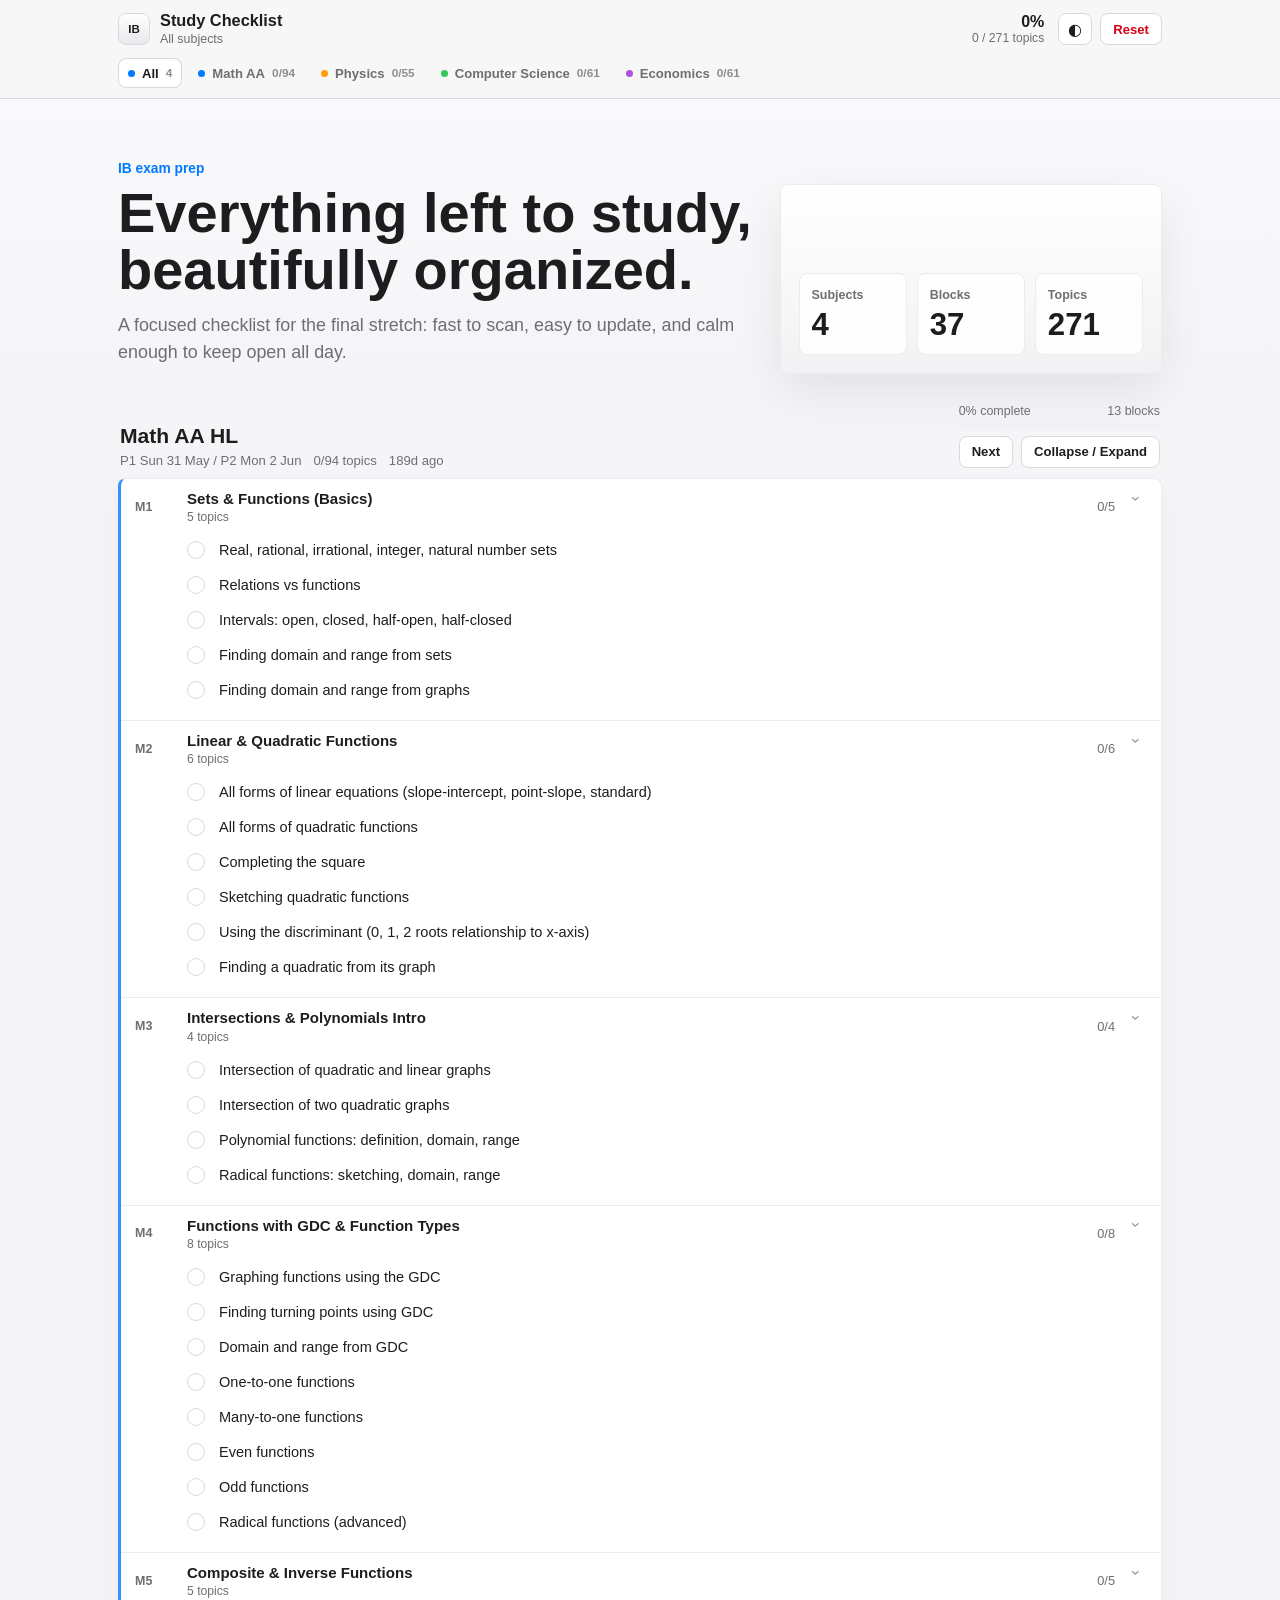
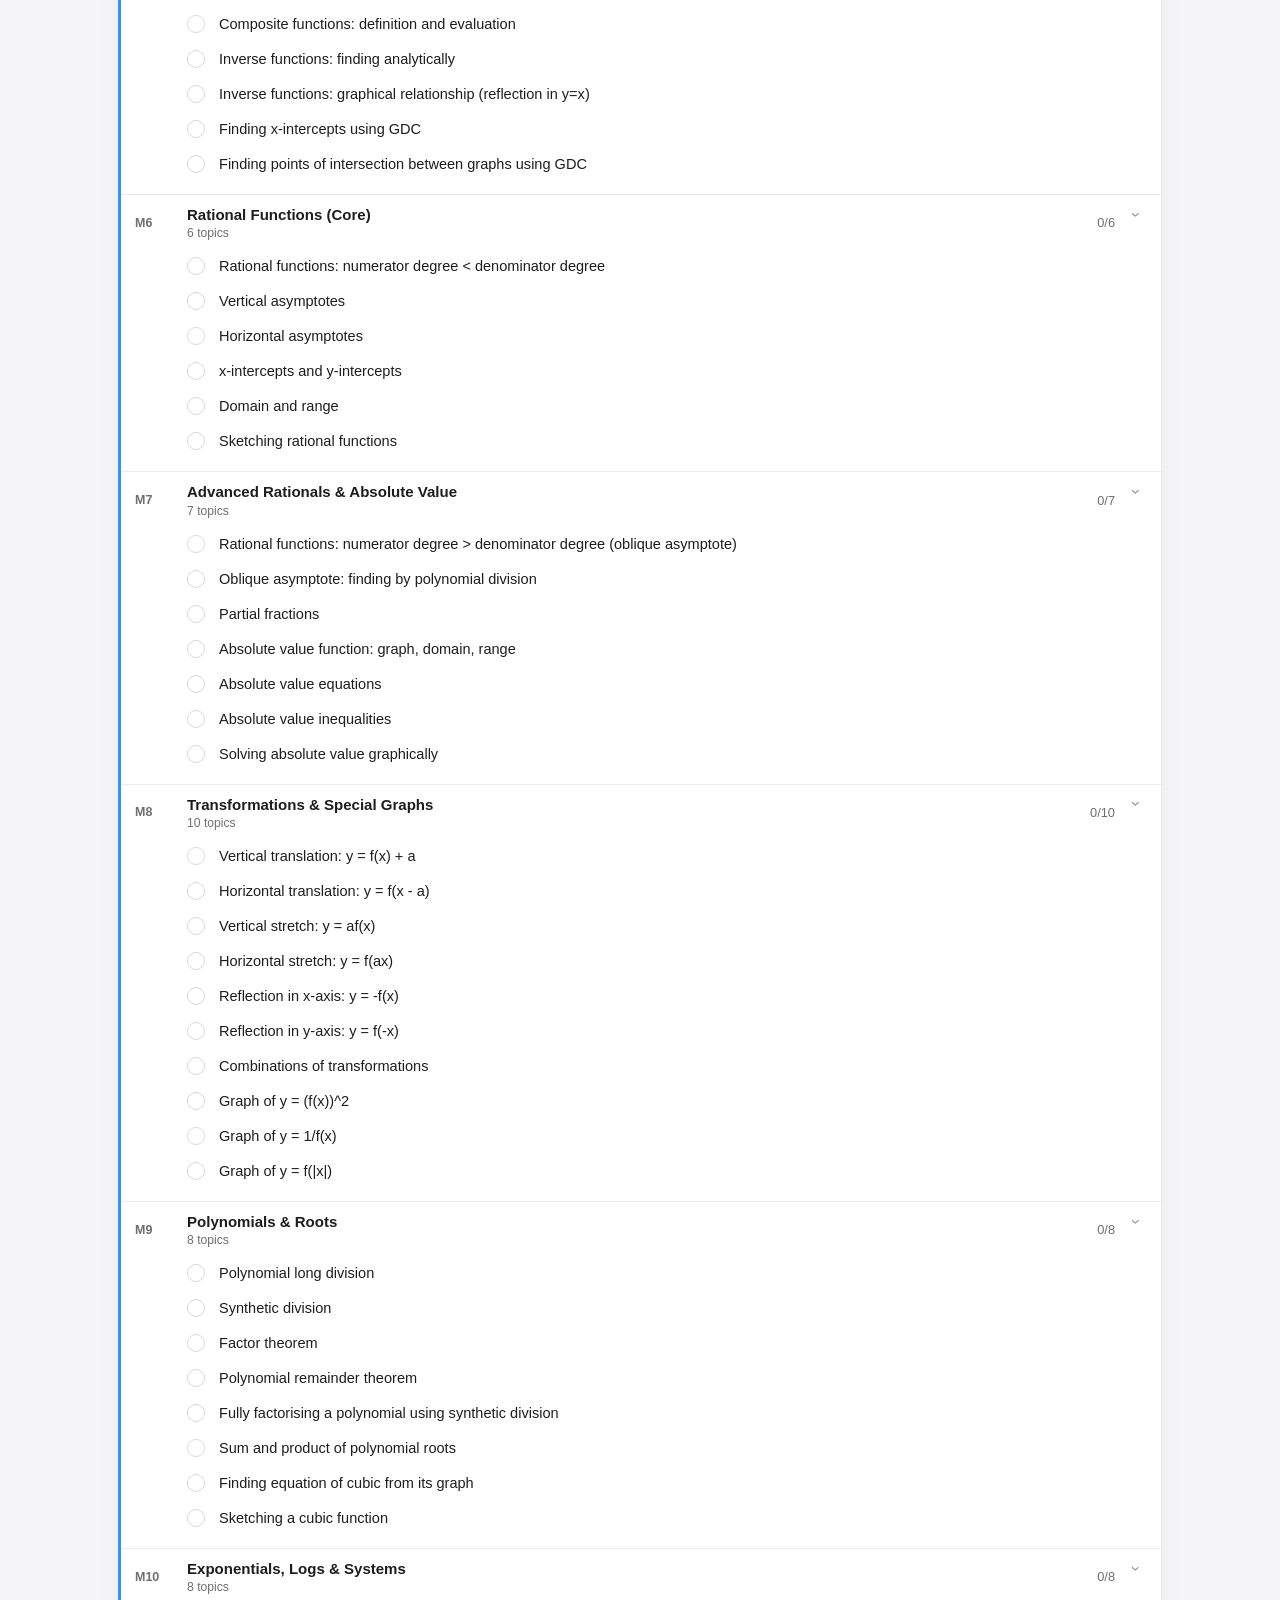
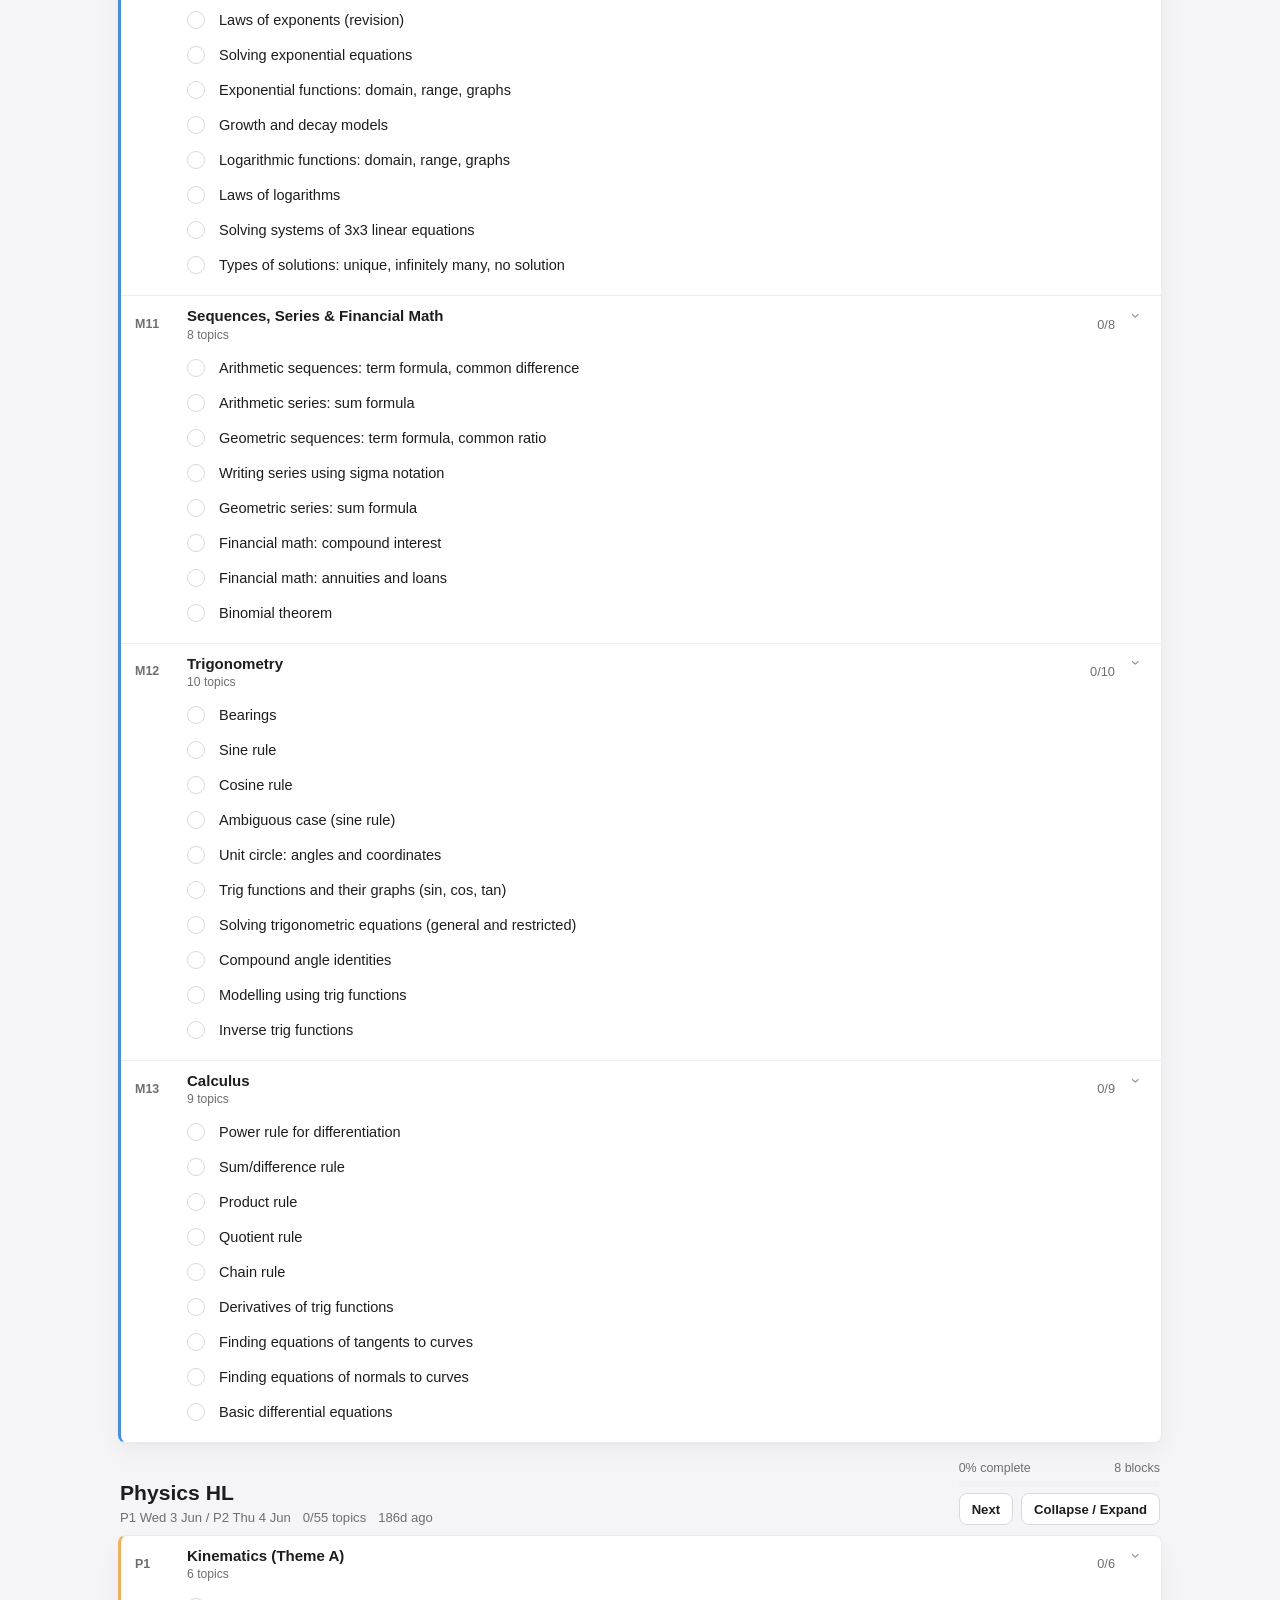
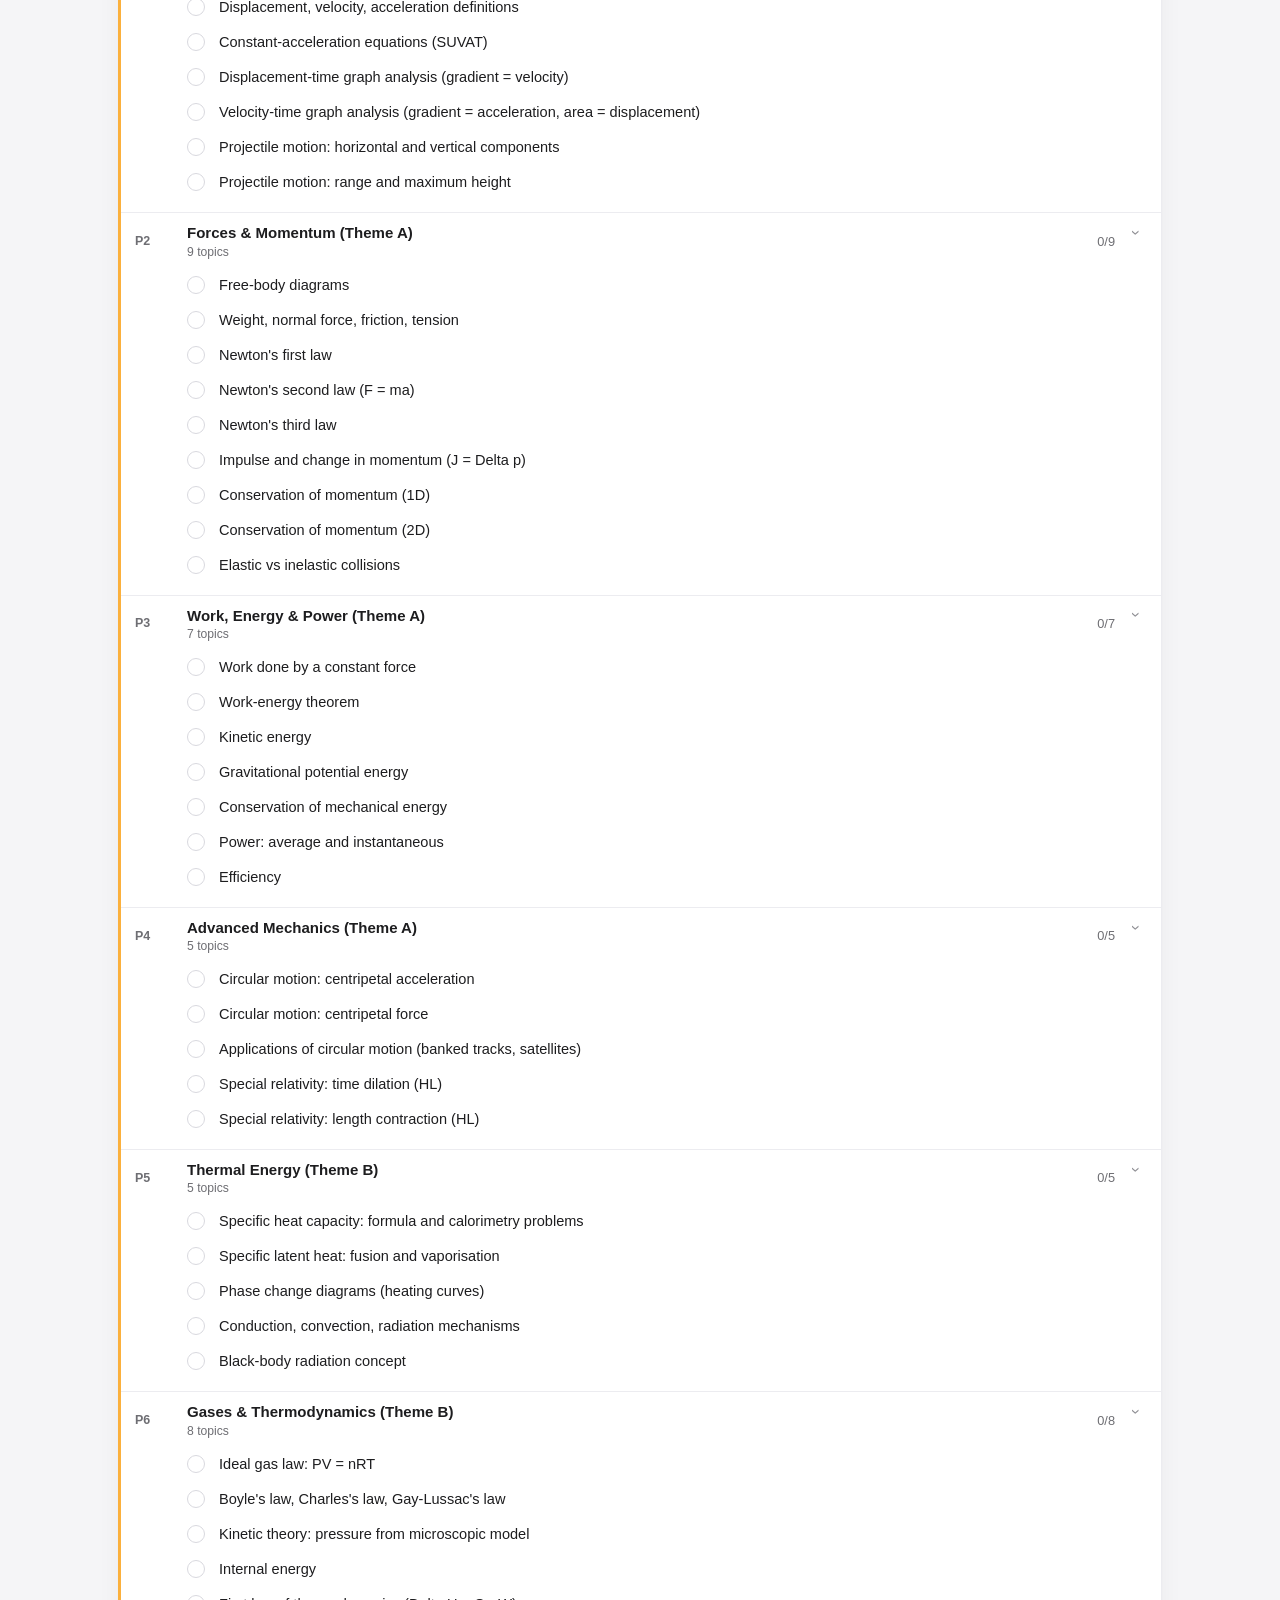
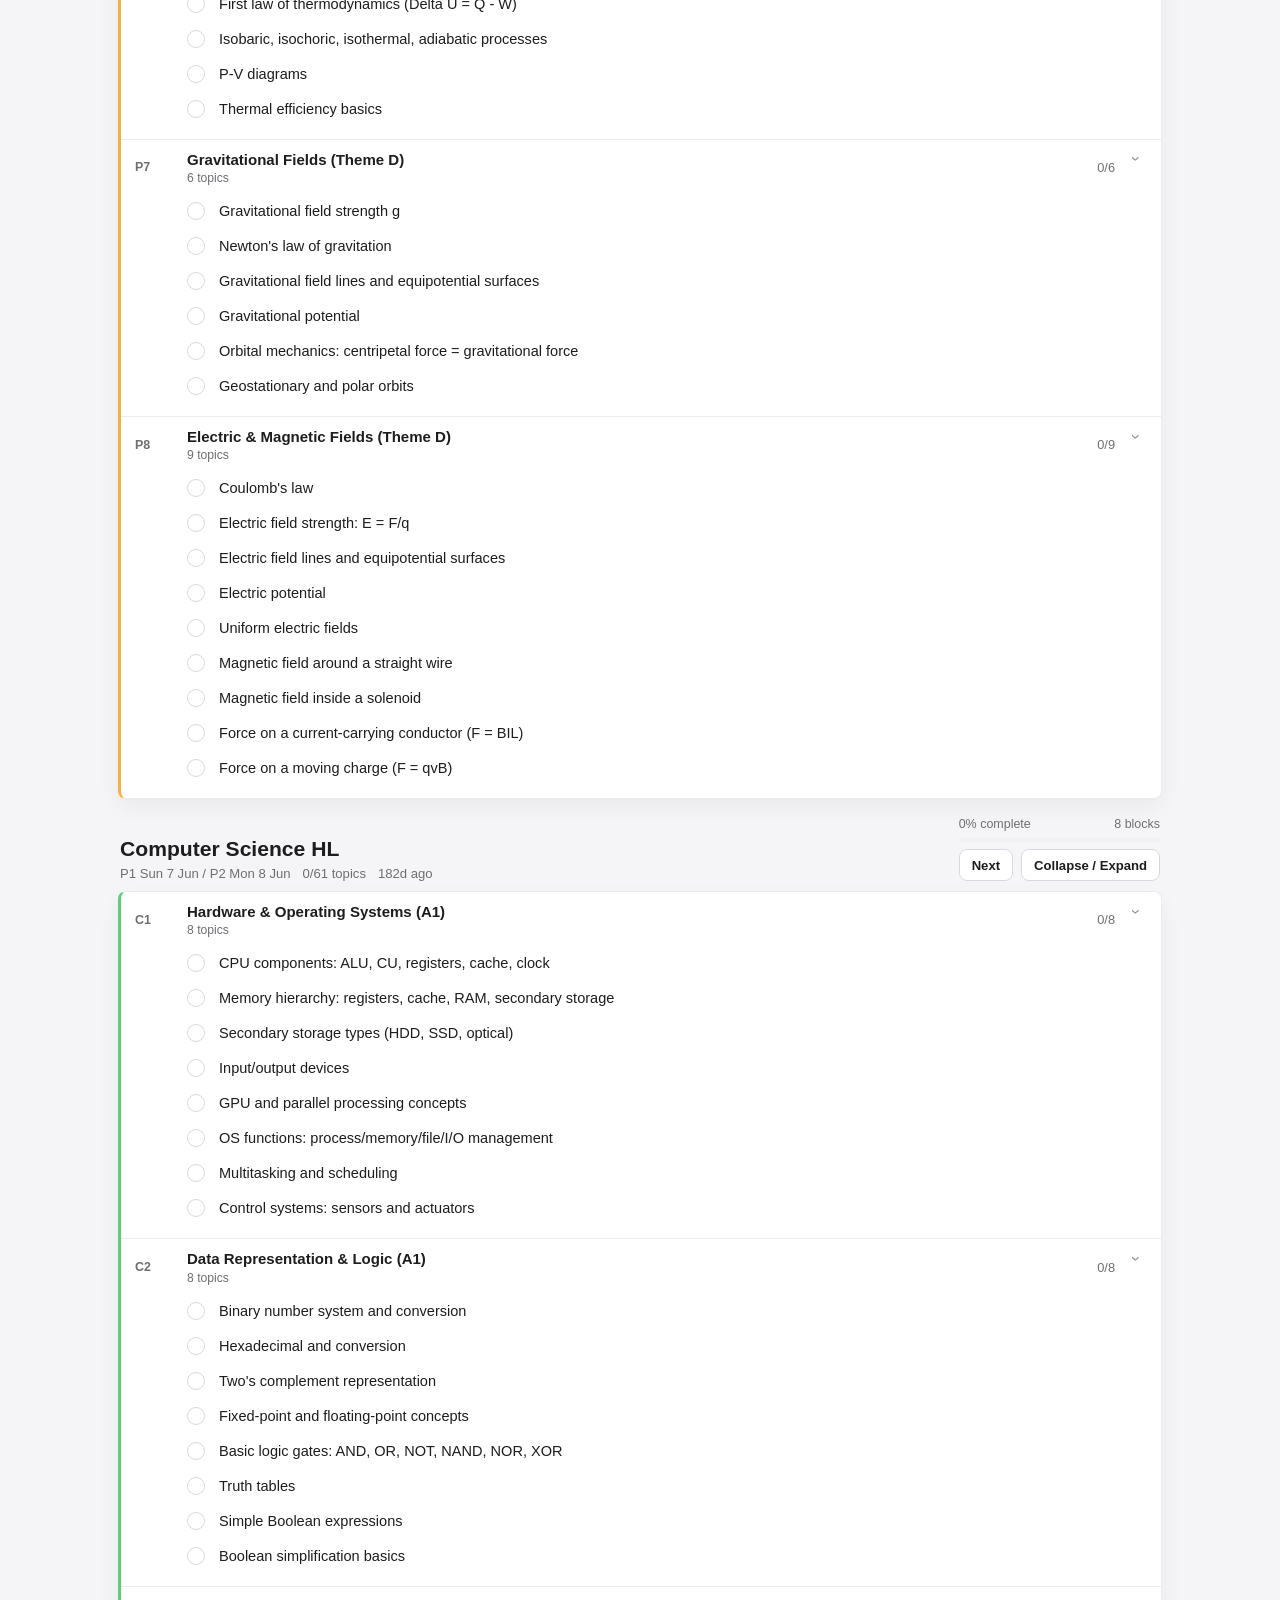
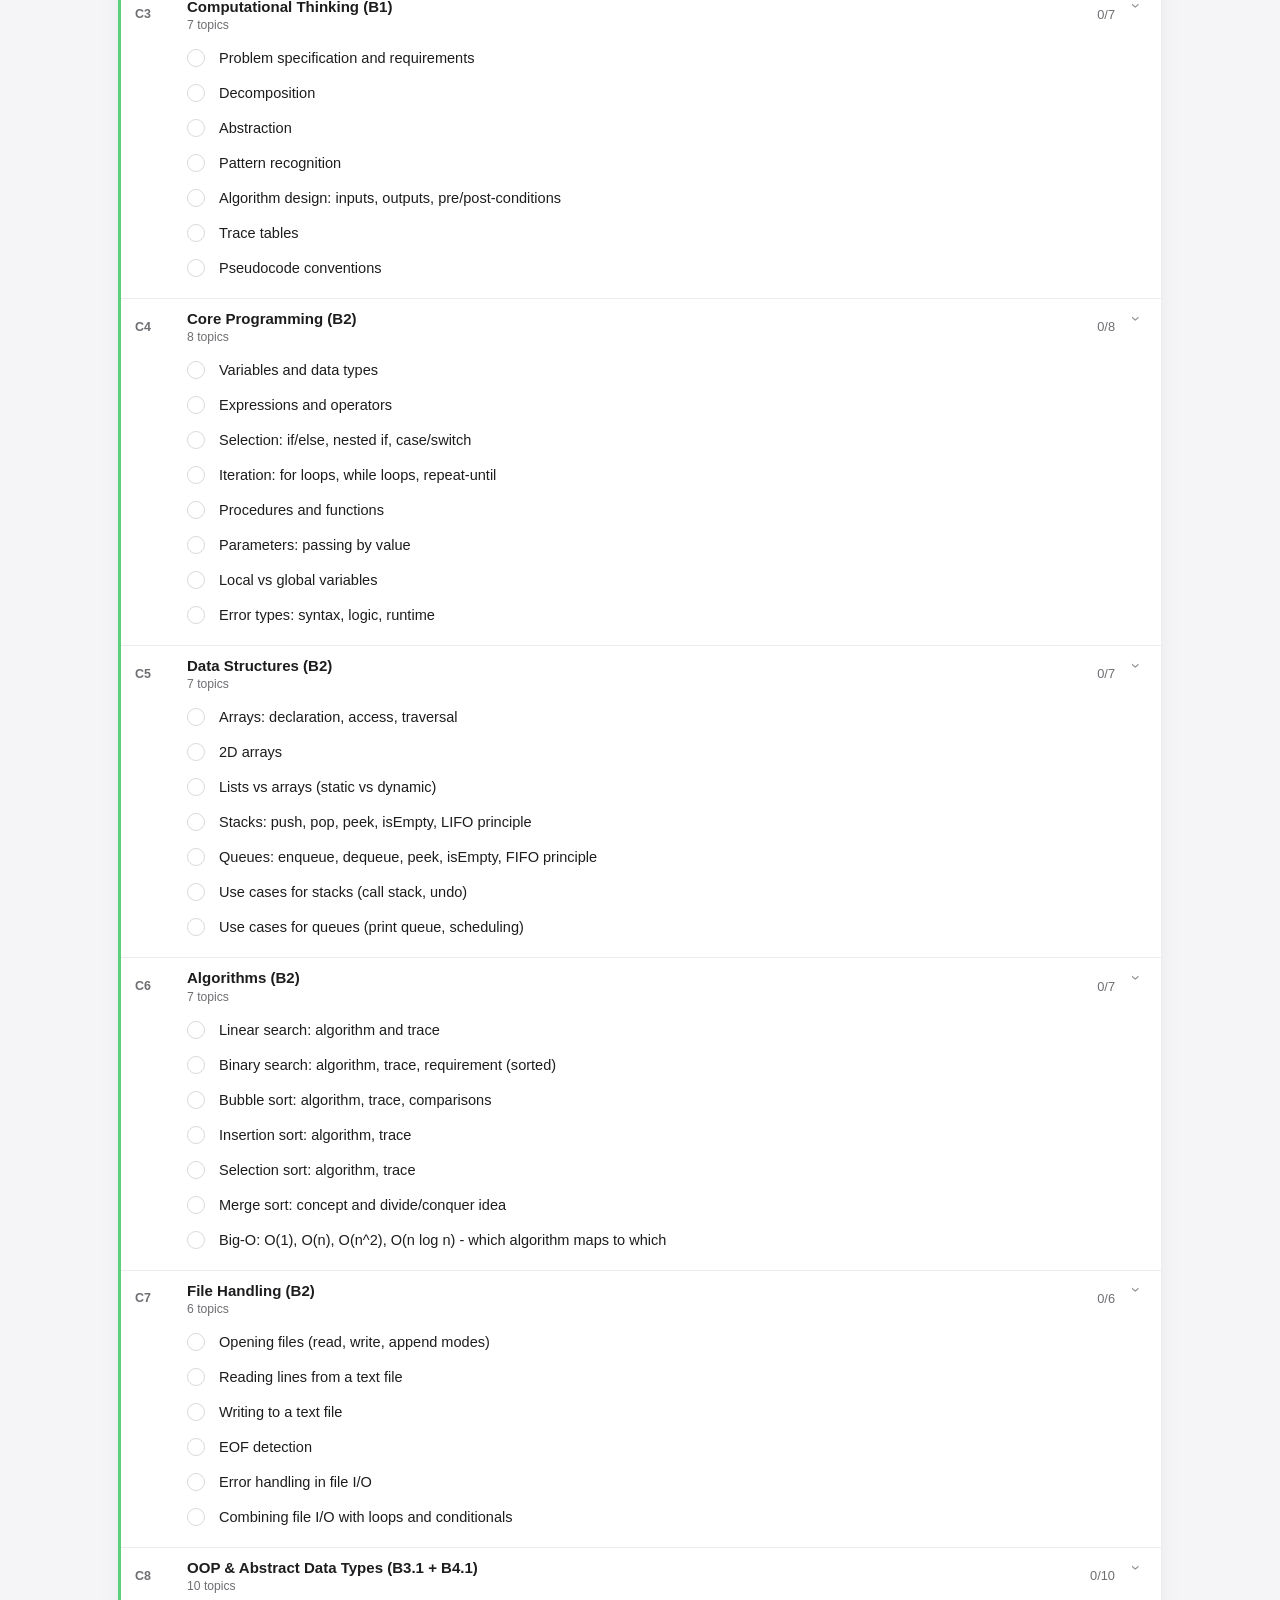
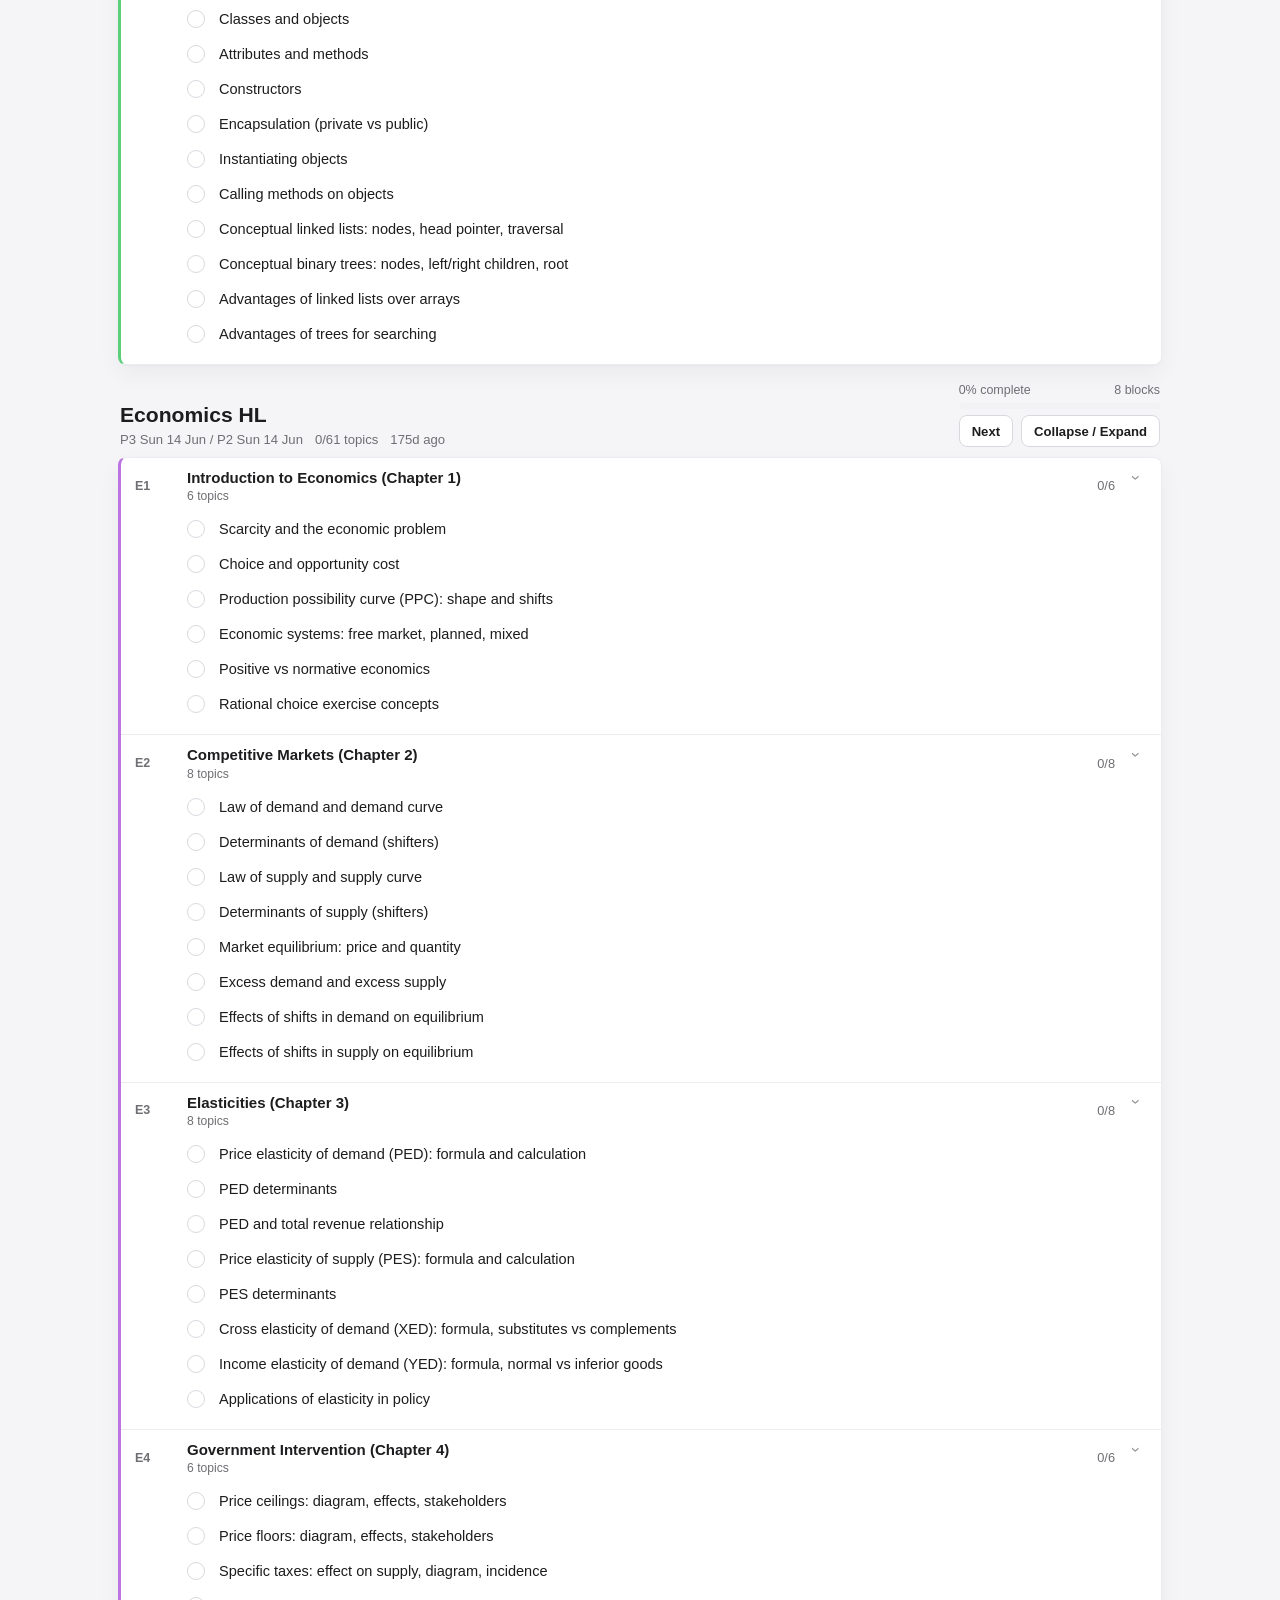
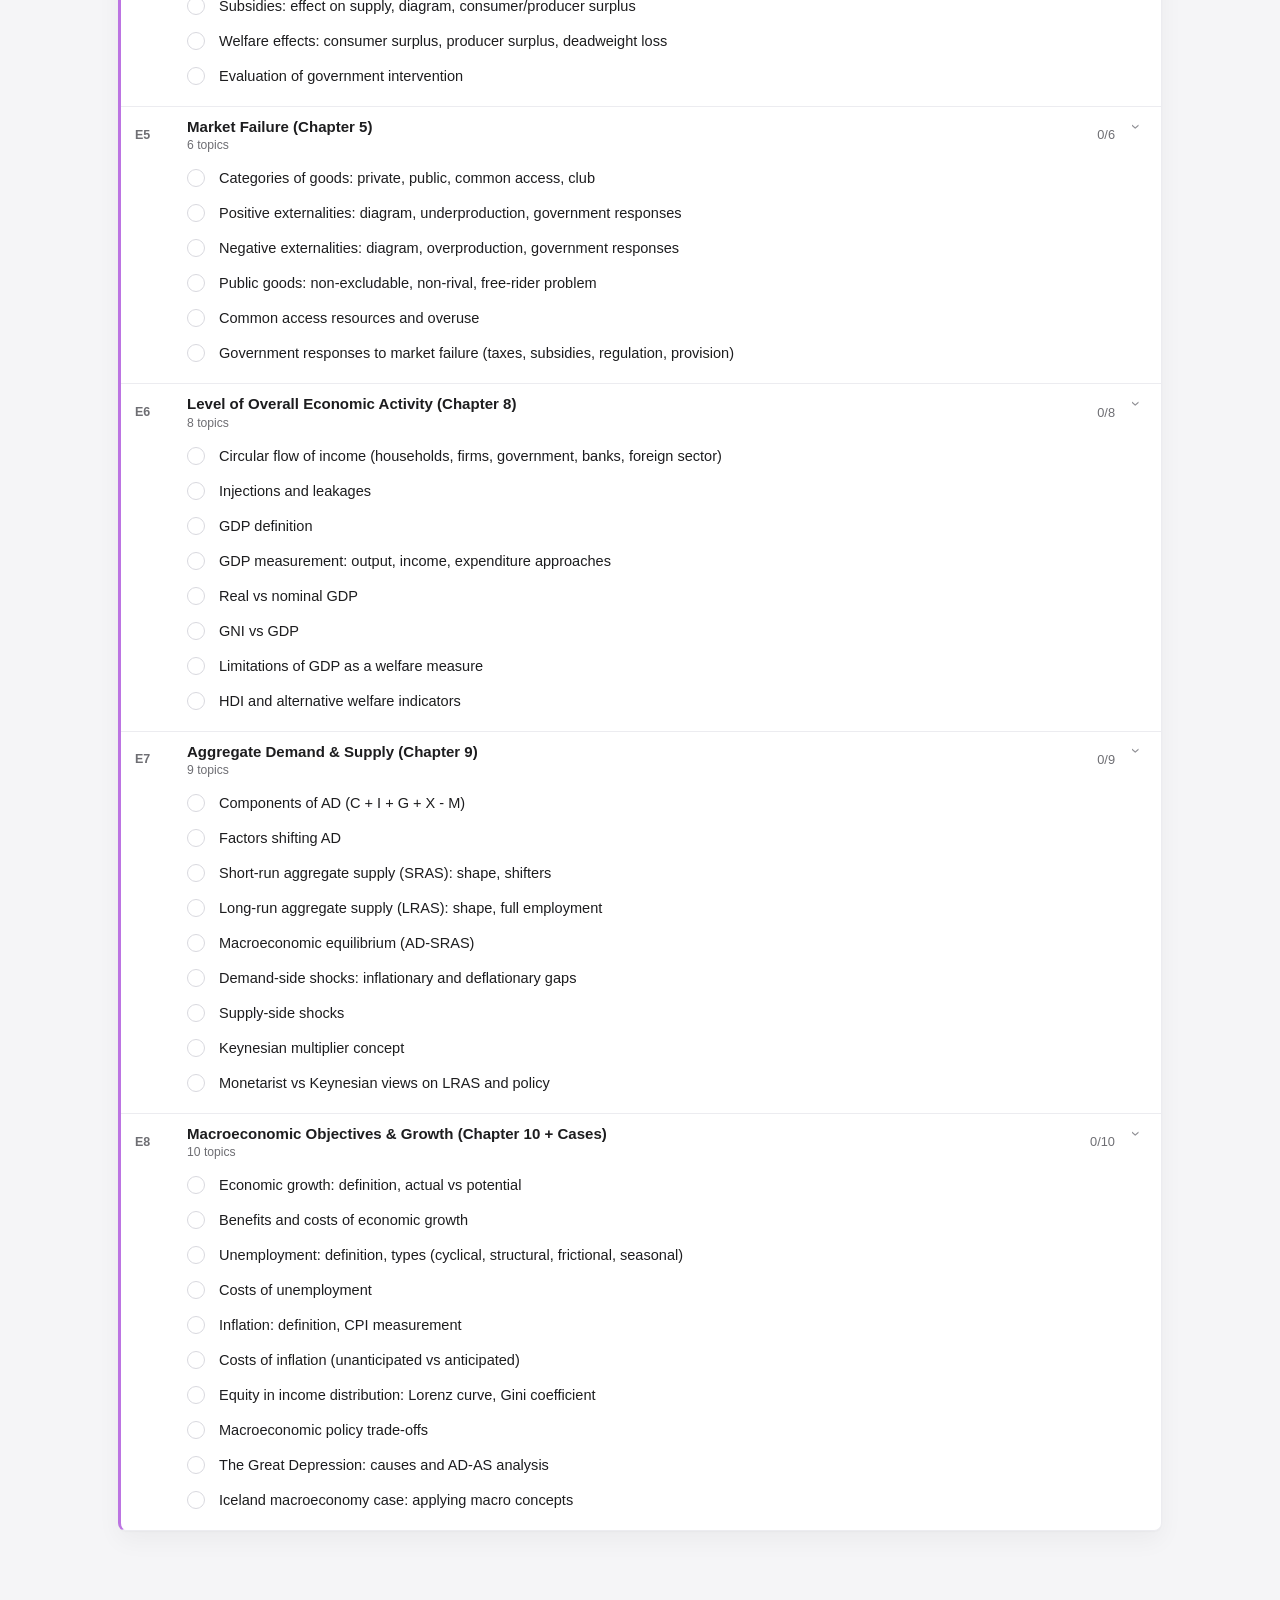
==== commit e4e311de: "Bust checklist app cache" ====
--- a/index.html
+++ b/index.html
@@ -64,6 +64,6 @@
       </div>
     </div>
   </div>
-  <script src="app.js"></script>
+  <script src="app.js?v=f1b3d82"></script>
 </body>
 </html>
--- a/styles.css
+++ b/styles.css
@@ -18,10 +18,10 @@
   --subject-econ: #af52de;
   --success: #248a3d;
   --danger: #d70015;
-  --shadow: 0 1px 2px rgba(0, 0, 0, 0.04), 0 12px 30px rgba(0, 0, 0, 0.05);
-  --hero-shadow: 0 24px 70px rgba(0, 0, 0, 0.09);
-  --radius: 10px;
-  --radius-lg: 14px;
+  --shadow: 0 1px 2px rgba(0, 0, 0, 0.035), 0 10px 24px rgba(0, 0, 0, 0.045);
+  --hero-shadow: 0 18px 48px rgba(0, 0, 0, 0.08);
+  --radius: 8px;
+  --radius-lg: 8px;
 }
 
 [data-theme="dark"] {
@@ -52,6 +52,8 @@
 body { margin: 0; min-height: 100vh; font-family: var(--font); background: linear-gradient(180deg, var(--surface-tertiary), var(--bg) 360px); color: var(--text); }
 button, input { font: inherit; }
 button { color: inherit; }
+button:focus-visible,
+input:focus-visible { outline: 2px solid color-mix(in srgb, var(--accent) 72%, transparent); outline-offset: 2px; }
 
 .topbar { position: sticky; top: 0; z-index: 10; background: var(--toolbar); border-bottom: 1px solid var(--border); backdrop-filter: saturate(160%) blur(16px); -webkit-backdrop-filter: saturate(160%) blur(16px); }
 .topbar-main { min-height: 58px; max-width: 1080px; margin: 0 auto; padding: 8px 18px; display: grid; grid-template-columns: minmax(220px, 1fr) auto auto; gap: 14px; align-items: center; }
@@ -87,13 +89,13 @@
 .showcase-kicker { margin: 0 0 8px; color: var(--accent); font-size: 0.86rem; font-weight: 650; letter-spacing: 0; }
 .showcase h2 { margin: 0; max-width: 720px; font-size: 3.5rem; line-height: 1.02; font-weight: 720; letter-spacing: 0; }
 .showcase-subtitle { margin: 14px 0 0; max-width: 620px; color: var(--muted); font-size: 1.12rem; line-height: 1.5; letter-spacing: 0; }
-.showcase-panel { min-height: 190px; border: 1px solid var(--border-soft); border-radius: 24px; background: radial-gradient(circle at 50% 0%, rgba(255, 255, 255, 0.95), transparent 54%), linear-gradient(180deg, var(--surface), var(--surface-secondary)); box-shadow: var(--hero-shadow); padding: 18px; display: grid; grid-template-columns: repeat(3, 1fr); gap: 10px; align-content: end; }
+.showcase-panel { min-height: 190px; border: 1px solid var(--border-soft); border-radius: var(--radius-lg); background: linear-gradient(180deg, var(--surface), var(--surface-secondary)); box-shadow: var(--hero-shadow); padding: 18px; display: grid; grid-template-columns: repeat(3, 1fr); gap: 10px; align-content: end; }
 [data-theme="dark"] .showcase-panel { background: linear-gradient(180deg, #242426, #1c1c1e); }
-.showcase-metric { min-width: 0; border-radius: 14px; background: color-mix(in srgb, var(--surface) 78%, transparent); border: 1px solid var(--border-soft); padding: 14px 12px; display: grid; gap: 7px; }
+.showcase-metric { min-width: 0; border-radius: var(--radius); background: color-mix(in srgb, var(--surface) 82%, transparent); border: 1px solid var(--border-soft); padding: 14px 12px; display: grid; gap: 7px; }
 .showcase-metric span { color: var(--muted); font-size: 0.78rem; font-weight: 560; }
 .showcase-metric strong { font-size: 1.95rem; line-height: 1; font-weight: 700; letter-spacing: 0; }
 .content { display: grid; gap: 18px; animation: page-in 220ms ease both; }
-.subject-section { display: grid; gap: 10px; }
+.subject-section { display: grid; gap: 10px; scroll-margin-top: 118px; }
 .subject-section.hidden { display: none; }
 .subject-header { display: grid; grid-template-columns: minmax(0, 1fr) auto; align-items: end; gap: 14px; padding: 0 2px; }
 .subject-title { margin: 0; font-size: 1.32rem; line-height: 1.2; font-weight: 680; letter-spacing: 0; }
@@ -103,7 +105,7 @@
 .subject-progress-label { display: flex; justify-content: space-between; color: var(--muted); font-size: 0.78rem; }
 .progress-track { height: 6px; overflow: hidden; border-radius: 999px; background: var(--surface-secondary); }
 .progress-fill { height: 100%; width: 0; border-radius: inherit; background: var(--accent); transition: width 220ms ease; }
-.group-list { background: var(--surface); border: 1px solid var(--border-soft); border-radius: var(--radius-lg); box-shadow: var(--shadow); overflow: hidden; }
+.group-list { background: var(--surface); border: 1px solid var(--border-soft); border-left: 3px solid color-mix(in srgb, var(--accent) 78%, var(--border-soft)); border-radius: var(--radius-lg); box-shadow: var(--shadow); overflow: hidden; }
 .block-card + .block-card { border-top: 1px solid var(--border-soft); }
 .block-header { width: 100%; min-height: 54px; border: 0; background: transparent; padding: 10px 14px; display: grid; grid-template-columns: 42px minmax(0, 1fr) auto 22px; gap: 10px; align-items: center; text-align: left; cursor: pointer; }
 .block-header:hover { background: var(--surface-secondary); }
@@ -120,7 +122,8 @@
 .topic-list { padding: 0 14px 12px 66px; display: grid; gap: 1px; }
 .topic-item { min-height: 34px; display: grid; grid-template-columns: 24px minmax(0, 1fr); align-items: start; gap: 8px; padding: 6px 0; color: var(--text); cursor: pointer; }
 .topic-item:hover .topic-text { color: var(--accent); }
-.topic-input { appearance: none; width: 18px; height: 18px; margin: 1px 0 0; border-radius: 50%; border: 1.5px solid var(--border); background: var(--surface); display: grid; place-items: center; cursor: pointer; }
+.topic-input { appearance: none; width: 18px; height: 18px; margin: 1px 0 0; border-radius: 50%; border: 1.5px solid var(--border); background: var(--surface); display: grid; place-items: center; cursor: pointer; transition: background 150ms ease, border-color 150ms ease, transform 150ms ease; }
+.topic-item:active .topic-input { transform: scale(0.92); }
 .topic-input:checked { background: var(--accent); border-color: var(--accent); }
 .topic-input:checked::after { content: ""; width: 4px; height: 8px; border-right: 2px solid #fff; border-bottom: 2px solid #fff; transform: rotate(45deg) translate(-1px, -1px); }
 .topic-text { font-size: 0.91rem; line-height: 1.45; }
@@ -145,8 +148,8 @@
   .showcase-copy { padding: 14px 0 0; }
   .showcase h2 { font-size: 2.18rem; line-height: 1.06; }
   .showcase-subtitle { font-size: 1rem; }
-  .showcase-panel { min-height: auto; grid-template-columns: repeat(3, minmax(0, 1fr)); padding: 10px; border-radius: 18px; }
-  .showcase-metric { padding: 11px 9px; border-radius: 12px; }
+  .showcase-panel { min-height: auto; grid-template-columns: repeat(3, minmax(0, 1fr)); padding: 10px; }
+  .showcase-metric { padding: 11px 9px; }
   .showcase-metric strong { font-size: 1.36rem; }
   .subject-header { grid-template-columns: 1fr; align-items: start; }
   .subject-actions { justify-content: flex-start; flex-wrap: wrap; }
